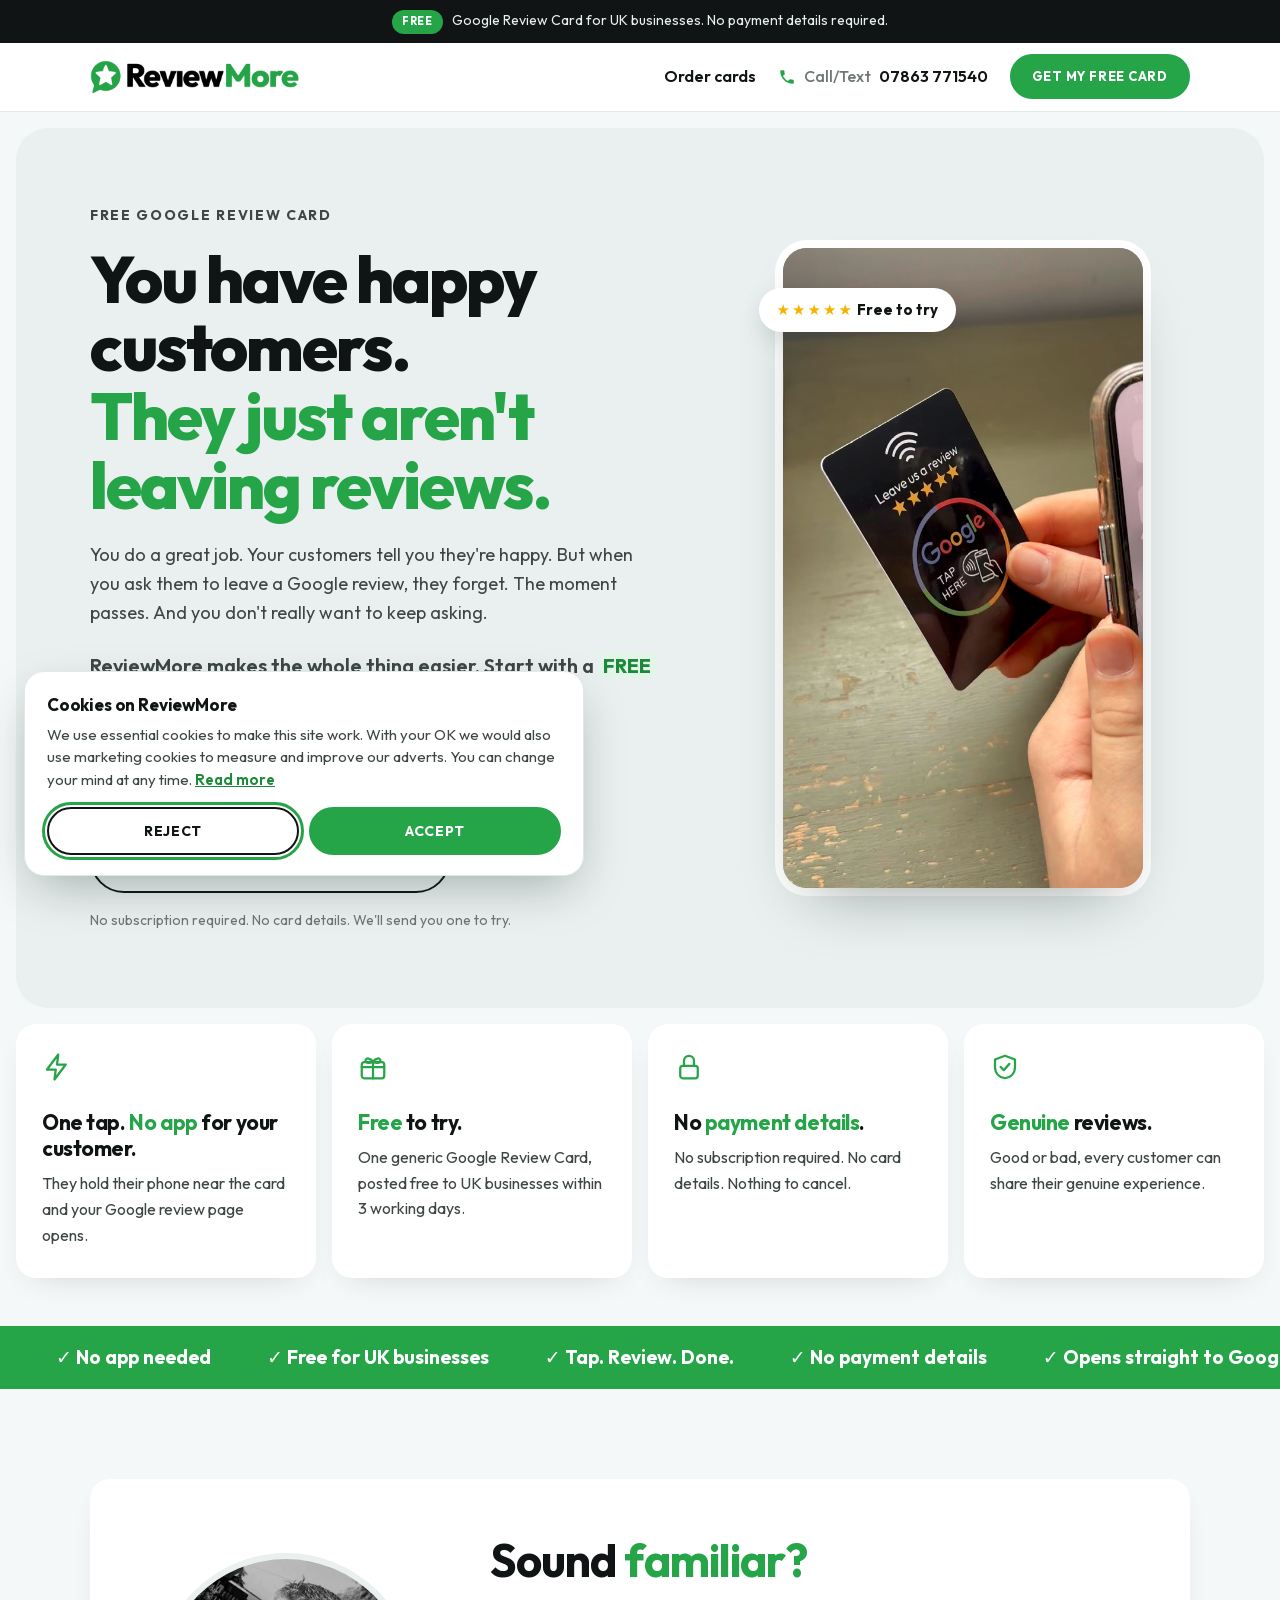
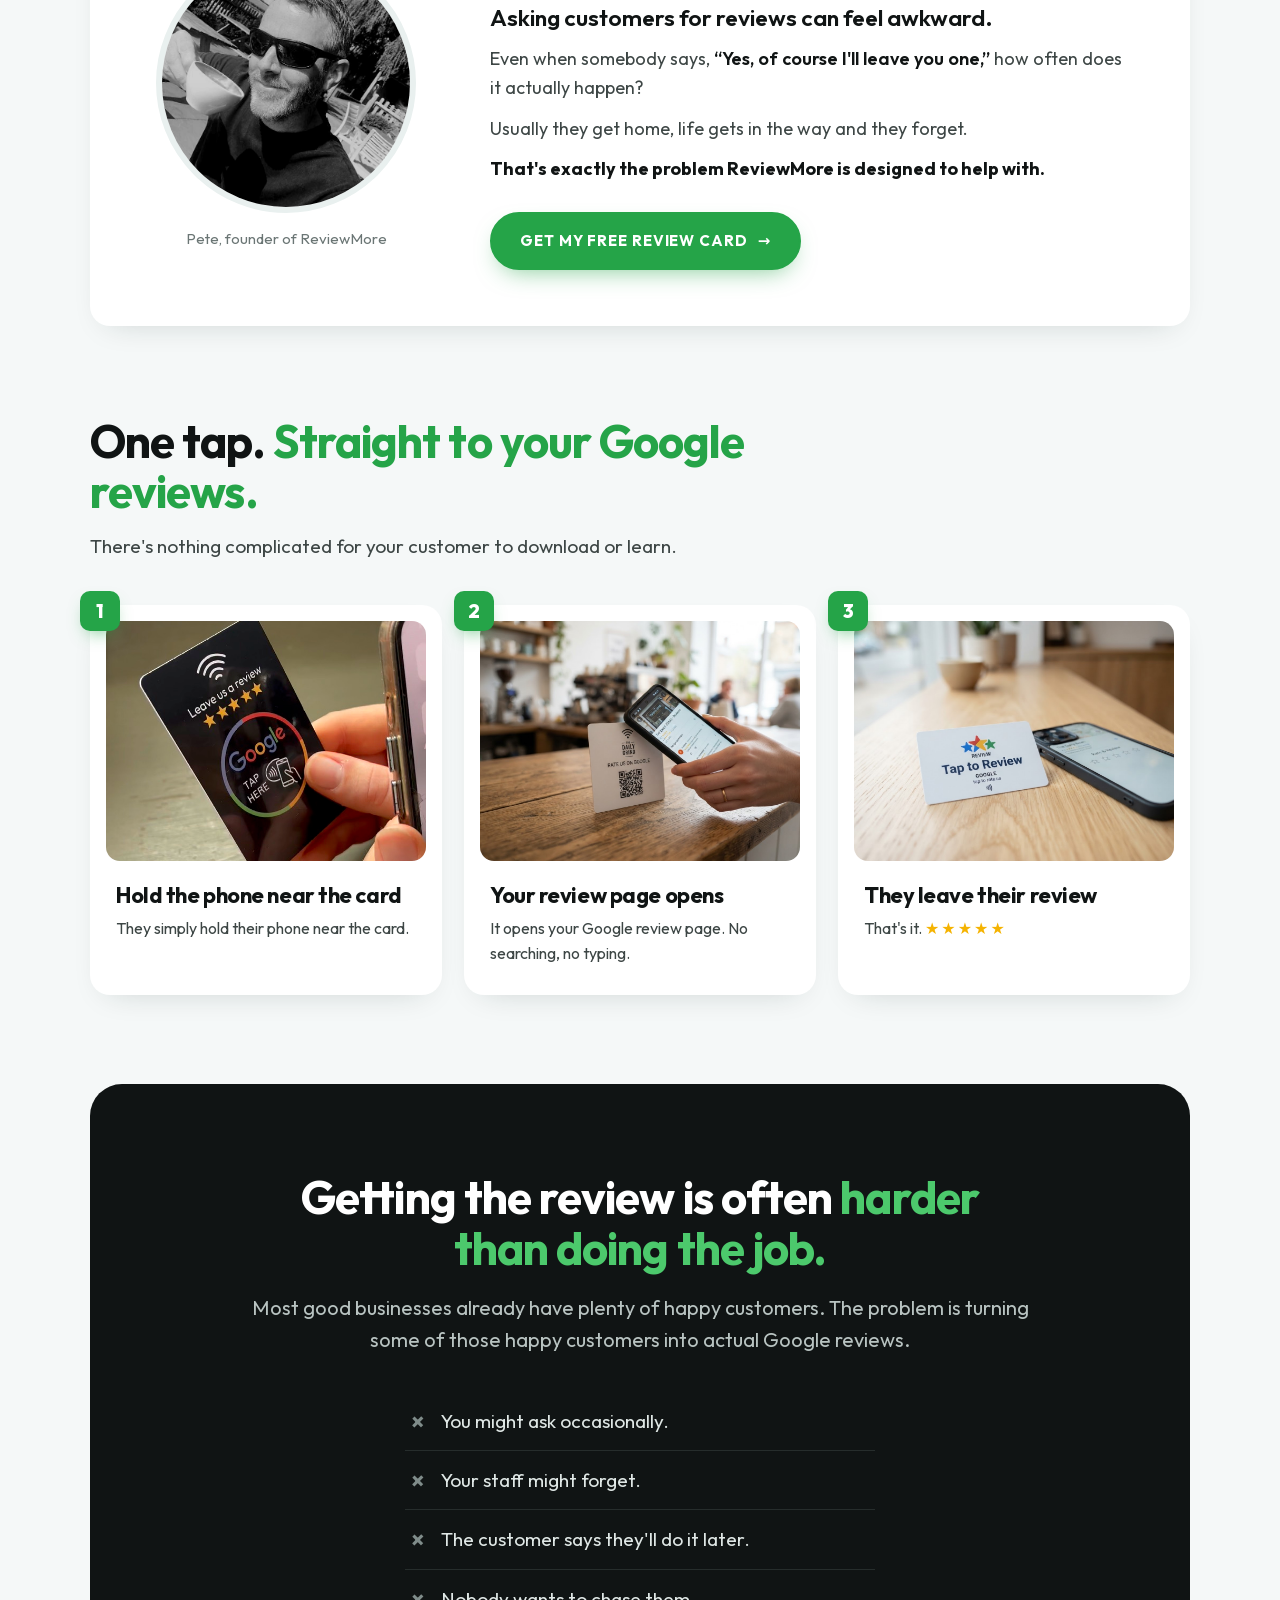
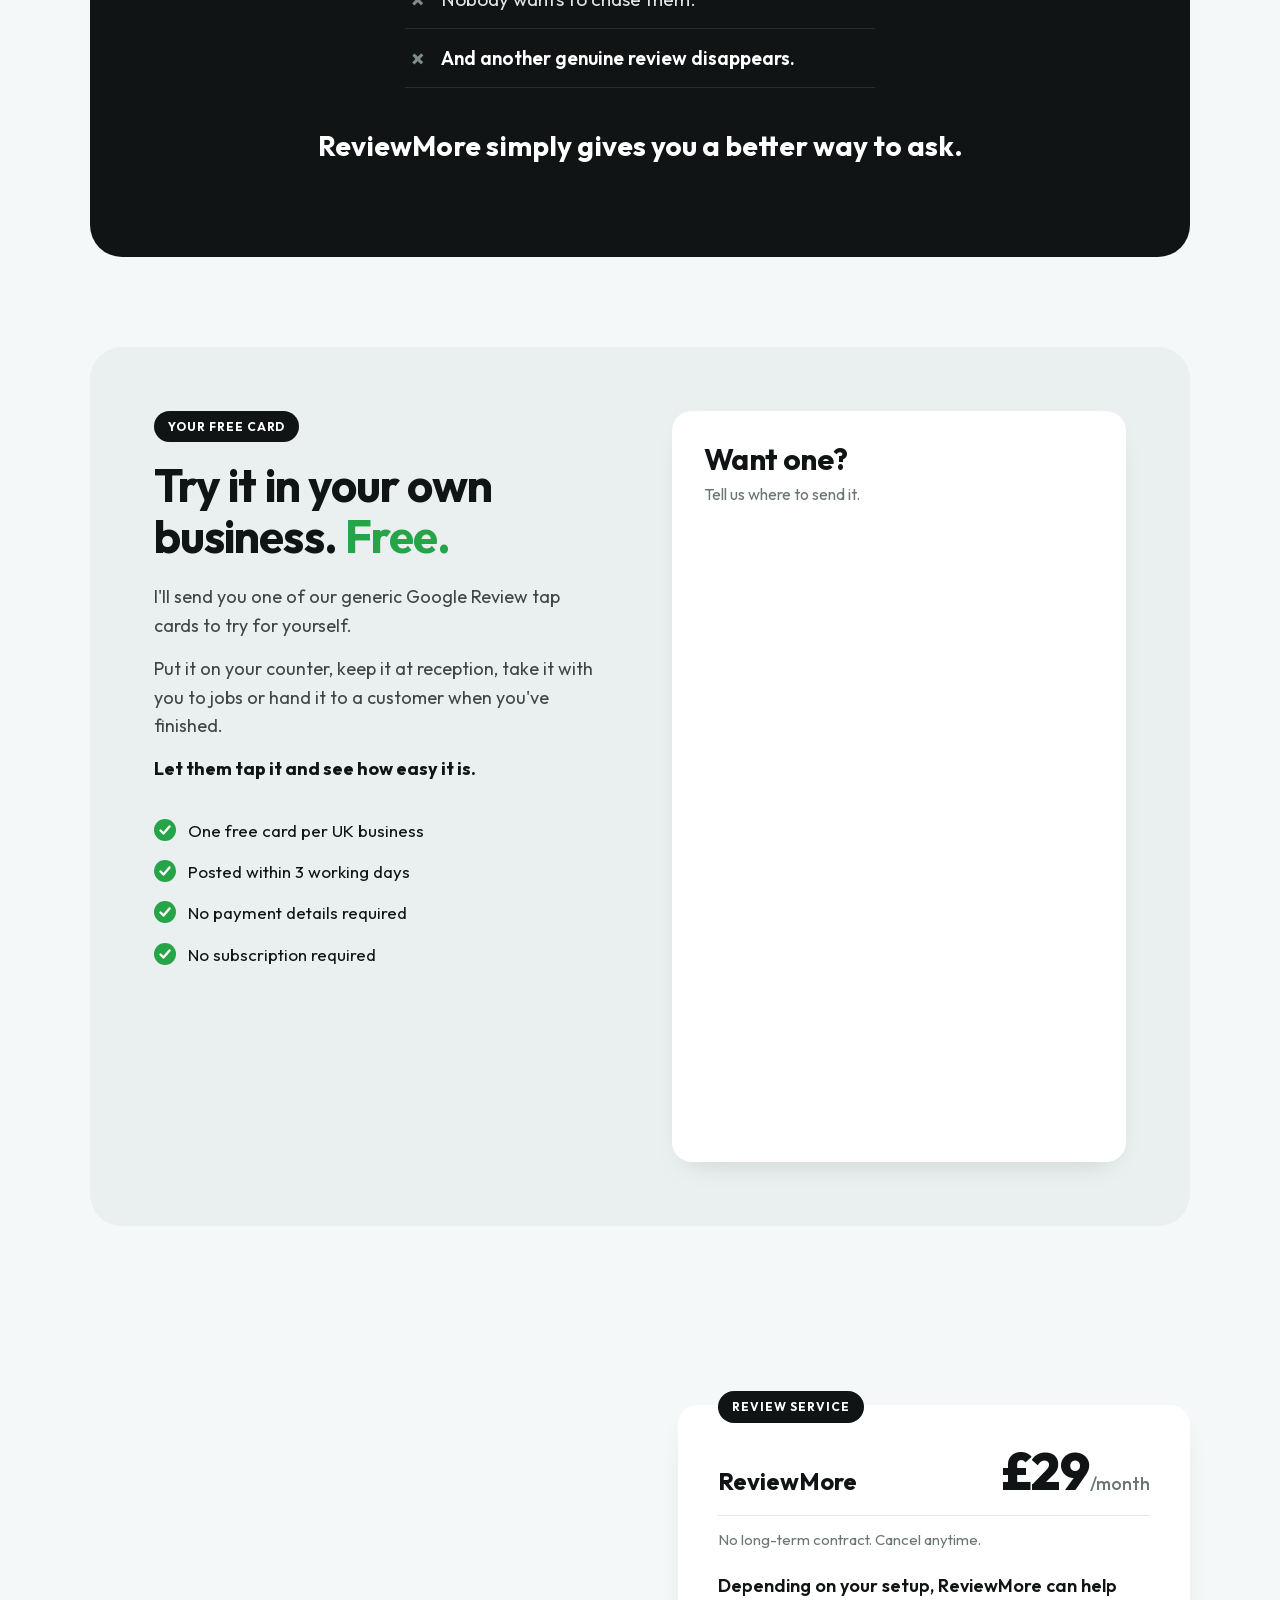
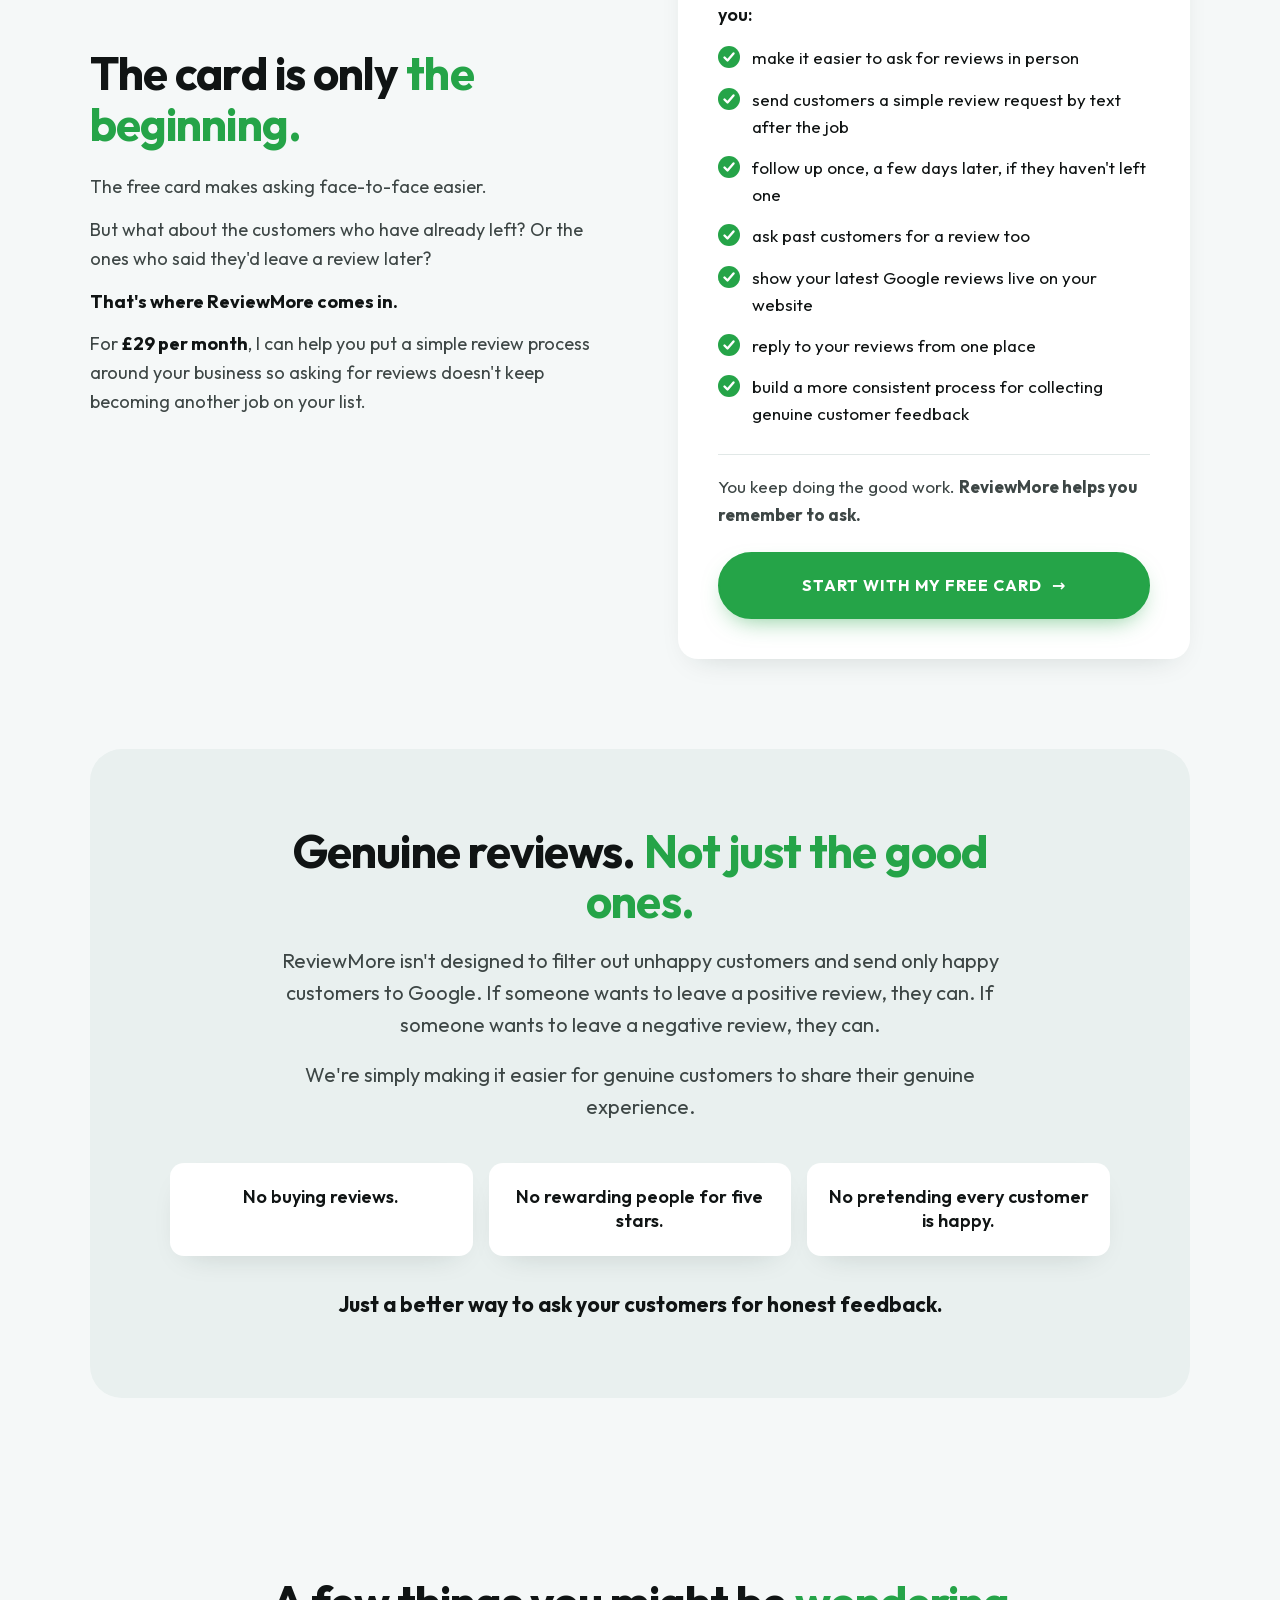
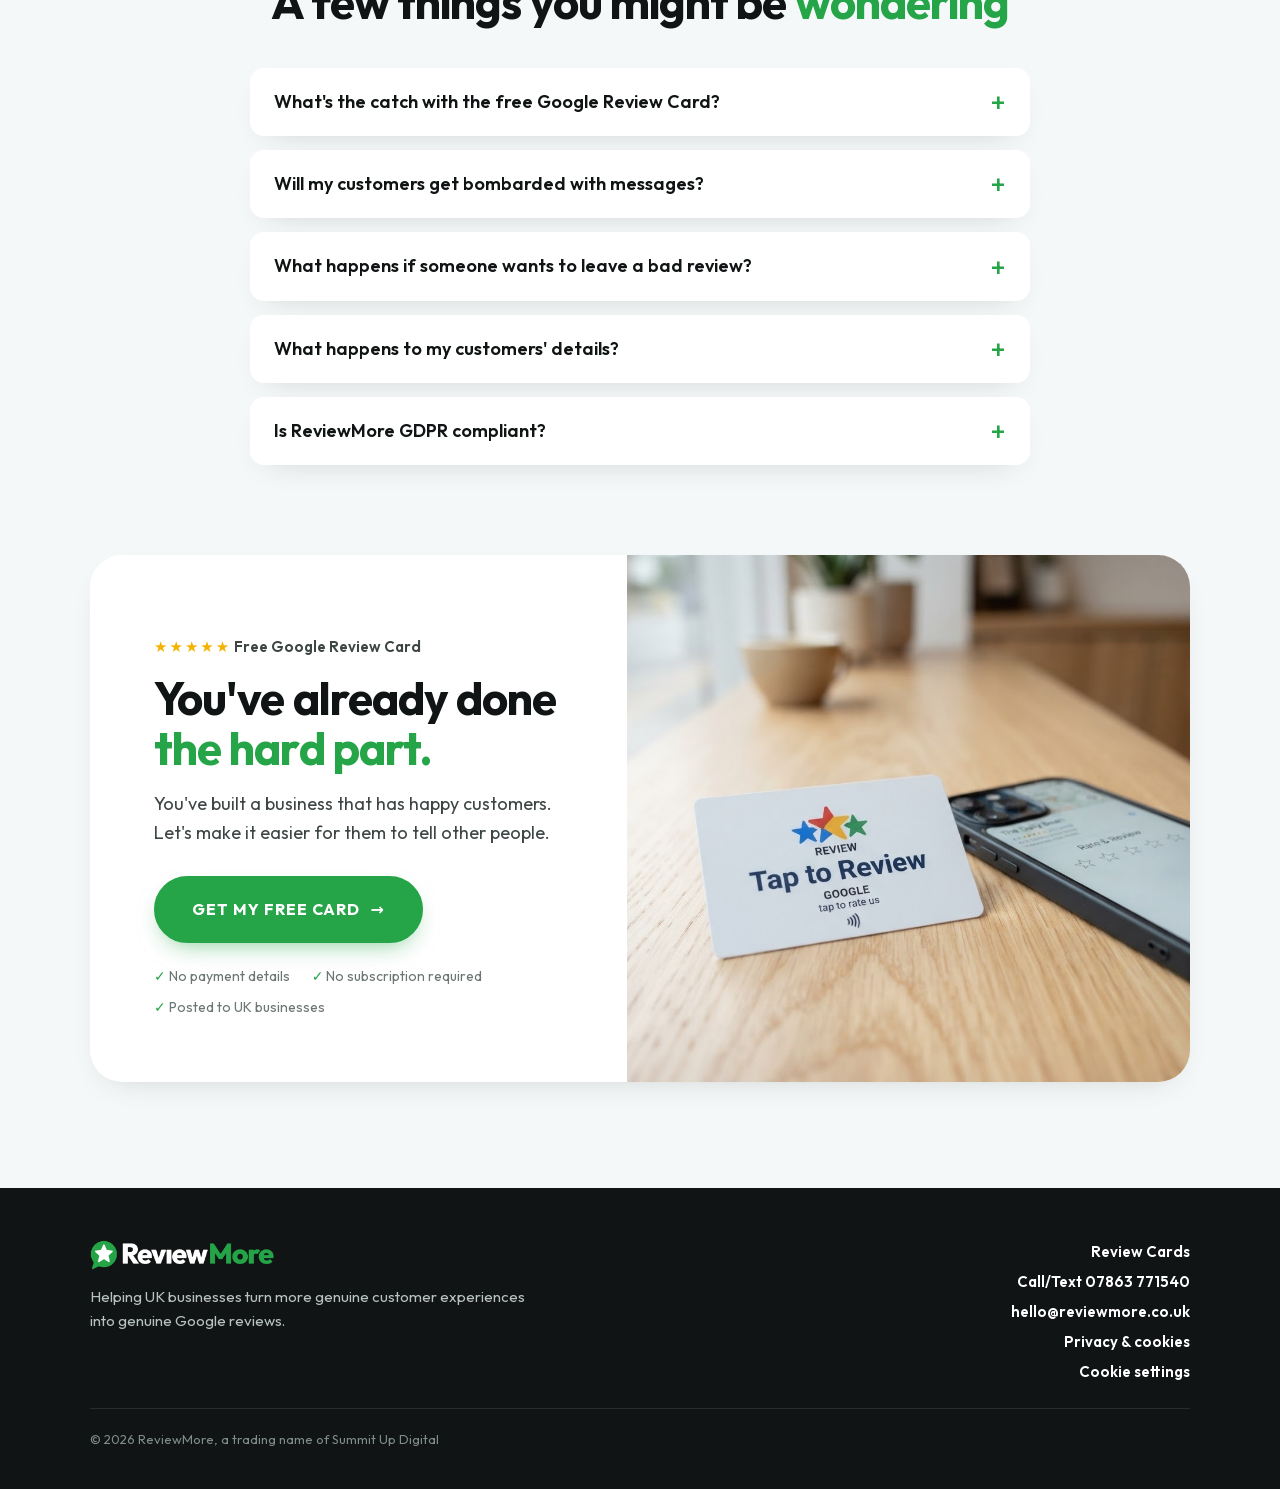
==== index.html @ cd2ae706 "Add delivery times and free UK delivery to order page and free card section Co-Authored-By: Claude S" ====
<!doctype html>
<html lang="en-GB">
<head>
  <meta charset="utf-8">
  <meta name="viewport" content="width=device-width, initial-scale=1">
  <title>ReviewMore | Get a FREE Google Review Card for your business</title>
  <meta name="description" content="You have happy customers. They just aren't leaving reviews. Start with a free Google Review tap card for your UK business. No payment details, no subscription.">
  <link rel="icon" href="favicon.ico" sizes="any">
  <link rel="icon" href="favicon-32.png" type="image/png" sizes="32x32">
  <link rel="icon" href="favicon-192.png" type="image/png" sizes="192x192">
  <link rel="apple-touch-icon" href="apple-touch-icon.png">
  <link rel="preload" href="fonts/outfit-latin.woff2" as="font" type="font/woff2" crossorigin>
  <link rel="preload" as="image" href="Images/video-poster.jpg">
  <link rel="stylesheet" href="css/styles.css">
  <link rel="stylesheet" href="css/cookie-consent.css">
</head>
<body>

<div class="topbar">
  <p><span class="topbar-badge">Free</span> Google Review Card for UK businesses. No payment details required.</p>
</div>

<header class="site-header">
  <div class="wrap header-inner">
    <a href="#top" class="logo" aria-label="ReviewMore home"><img src="Images/logo/reviewmore-logo.png" width="1252" height="203" alt="ReviewMore"></a>
    <div class="header-actions">
      <a href="review-cards/" class="header-link">Order cards</a>
      <a href="tel:07863771540" class="header-phone">
        <svg viewBox="0 0 24 24" aria-hidden="true"><path d="M6.6 10.8a15.1 15.1 0 0 0 6.6 6.6l2.2-2.2a1 1 0 0 1 1-.25 11.4 11.4 0 0 0 3.6.57 1 1 0 0 1 1 1V20a1 1 0 0 1-1 1A17 17 0 0 1 3 4a1 1 0 0 1 1-1h3.5a1 1 0 0 1 1 1c0 1.25.2 2.45.57 3.6a1 1 0 0 1-.25 1z"/></svg>
        <span class="header-phone-label">Call/Text</span> <span class="header-phone-number">07863 771540</span>
      </a>
      <a href="#free-card" class="btn btn-small">Get my free card</a>
    </div>
  </div>
</header>

<main id="top">

  <!-- 1. Hero -->
  <section class="hero">
    <div class="hero-panel">
      <div class="hero-grid">
        <div class="hero-copy">
          <p class="eyebrow">Free Google Review Card</p>
          <h1>You have happy customers. <span class="hl">They just aren't leaving reviews.</span></h1>
          <p>You do a great job. Your customers tell you they're happy. But when you ask them to leave a Google review, they forget. The moment passes. And you don't really want to keep asking.</p>
          <p class="hero-strong">ReviewMore makes the whole thing easier. Start with a <mark>FREE</mark> Google Review Card for your business.</p>
          <div class="hero-actions">
            <a href="#free-card" class="btn btn-big">Get my free review card <span aria-hidden="true">→</span></a>
            <a href="#how" class="btn btn-big btn-outline">See how it works</a>
          </div>
          <p class="micro">No subscription required. No card details. We'll send you one to try.</p>
        </div>

        <div class="hero-media">
          <div class="video-frame">
            <video class="loop-video" autoplay muted loop playsinline disablepictureinpicture disableremoteplayback preload="auto" poster="Images/video-poster.jpg" aria-label="A ReviewMore Google review card being tapped with a phone">
              <source src="video/review-card-mobile.mp4" type="video/mp4" media="(max-width: 700px)">
              <source src="video/review-card.mp4" type="video/mp4">
            </video>
          </div>
          <p class="media-tag"><span class="stars" aria-hidden="true">★★★★★</span> Free to try</p>
        </div>
      </div>
    </div>

    <ul class="feature-cards">
      <li>
        <svg viewBox="0 0 24 24" aria-hidden="true"><path d="M13 2 4 14h7l-1 8 9-12h-7z"/></svg>
        <h3>One tap. <span class="hl">No app</span> for your customer.</h3>
        <p>They hold their phone near the card and your Google review page opens.</p>
      </li>
      <li>
        <svg viewBox="0 0 24 24" aria-hidden="true"><rect x="3" y="8" width="18" height="13" rx="2"/><path d="M12 8v13M3 12h18M12 8c-1.5-3-6-4-6-1s6 1 6 1 6 2 6-1-4.5-2-6 1"/></svg>
        <h3><span class="hl">Free</span> to try.</h3>
        <p>One generic Google Review Card, posted free to UK businesses within 3 working days.</p>
      </li>
      <li>
        <svg viewBox="0 0 24 24" aria-hidden="true"><rect x="5" y="11" width="14" height="10" rx="2"/><path d="M8 11V7a4 4 0 0 1 8 0v4"/></svg>
        <h3>No <span class="hl">payment details</span>.</h3>
        <p>No subscription required. No card details. Nothing to cancel.</p>
      </li>
      <li>
        <svg viewBox="0 0 24 24" aria-hidden="true"><path d="M12 3 4 6v6c0 5 3.4 8.3 8 9 4.6-.7 8-4 8-9V6z"/><path d="m8.5 12 2.5 2.5 4.5-5"/></svg>
        <h3><span class="hl">Genuine</span> reviews.</h3>
        <p>Good or bad, every customer can share their genuine experience.</p>
      </li>
    </ul>
  </section>

  <!-- Scrolling strip -->
  <div class="marquee" aria-label="No app needed. Free for UK businesses. Tap. Review. Done. No payment details. Opens straight to Google.">
    <div class="marquee-track" aria-hidden="true">
      <span>✓ No app needed</span><span>✓ Free for UK businesses</span><span>✓ Tap. Review. Done.</span><span>✓ No payment details</span><span>✓ Opens straight to Google</span>
      <span>✓ No app needed</span><span>✓ Free for UK businesses</span><span>✓ Tap. Review. Done.</span><span>✓ No payment details</span><span>✓ Opens straight to Google</span>
    </div>
  </div>

  <!-- 2. Sound familiar -->
  <section class="section">
    <div class="wrap">
      <div class="founder card">
        <figure class="founder-photo">
          <img src="Images/pete.jpg" width="637" height="637" alt="Pete, founder of ReviewMore" loading="lazy">
          <figcaption>Pete, founder of ReviewMore</figcaption>
        </figure>
        <div class="founder-copy">
          <h2>Sound <span class="hl">familiar?</span></h2>
          <p class="lead">Asking customers for reviews can feel awkward.</p>
          <p>Even when somebody says, <em>“Yes, of course I'll leave you one,”</em> how often does it actually happen?</p>
          <p>Usually they get home, life gets in the way and they forget.</p>
          <p><strong>That's exactly the problem ReviewMore is designed to help with.</strong></p>
          <a href="#free-card" class="btn">Get my free review card <span aria-hidden="true">→</span></a>
        </div>
      </div>
    </div>
  </section>

  <!-- 3. One tap -->
  <section id="how" class="section section-tight">
    <div class="wrap">
      <div class="section-head">
        <h2>One tap. <span class="hl">Straight to your Google reviews.</span></h2>
        <p>There's nothing complicated for your customer to download or learn.</p>
      </div>
      <ol class="step-cards">
        <li class="card">
          <span class="step-num">1</span>
          <img src="Images/video-poster.jpg" width="607" height="1080" alt="Holding a Google review tap card" loading="lazy" class="step-img step-img-tall">
          <h3>Hold the phone near the card</h3>
          <p>They simply hold their phone near the card.</p>
        </li>
        <li class="card">
          <span class="step-num">2</span>
          <img src="Images/card-tap-cafe.jpg" width="1200" height="896" alt="Phone tapping a review card and opening the Google review page" loading="lazy" class="step-img">
          <h3>Your review page opens</h3>
          <p>It opens your Google review page. No searching, no typing.</p>
        </li>
        <li class="card">
          <span class="step-num">3</span>
          <img src="Images/card-phone-table.jpg" width="1200" height="896" alt="A Tap to Review card next to a smartphone" loading="lazy" class="step-img">
          <h3>They leave their review</h3>
          <p>That's it. <span class="stars" aria-hidden="true">★★★★★</span></p>
        </li>
      </ol>
    </div>
  </section>

  <!-- 4. Problem -->
  <section class="section section-tight">
    <div class="wrap">
      <div class="dark-panel">
        <div class="narrow-inner center">
          <h2>Getting the review is often <span class="hl">harder than doing the job.</span></h2>
          <p class="sub">Most good businesses already have plenty of happy customers. The problem is turning some of those happy customers into actual Google reviews.</p>
          <ul class="problem-list">
            <li>You might ask occasionally.</li>
            <li>Your staff might forget.</li>
            <li>The customer says they'll do it later.</li>
            <li>Nobody wants to chase them.</li>
            <li>And another genuine review disappears.</li>
          </ul>
          <p class="problem-answer">ReviewMore simply gives you a better way to ask.</p>
        </div>
      </div>
    </div>
  </section>

  <!-- 5. Free card offer + form -->
  <section id="free-card" class="section offer">
    <div class="wrap">
      <div class="offer-panel">
        <div class="offer-copy">
          <span class="pill-badge">Your free card</span>
          <h2>Try it in your own business. <span class="hl">Free.</span></h2>
          <p>I'll send you one of our generic Google Review tap cards to try for yourself.</p>
          <p>Put it on your counter, keep it at reception, take it with you to jobs or hand it to a customer when you've finished.</p>
          <p><strong>Let them tap it and see how easy it is.</strong></p>
          <ul class="ticks">
            <li>One free card per UK business</li>
            <li>Posted within 3 working days</li>
            <li>No payment details required</li>
            <li>No subscription required</li>
          </ul>
        </div>
        <div class="form-card">
          <h3>Want one?</h3>
          <p class="form-sub">Tell us where to send it.</p>
          <div class="form-embed">
            <iframe
              src="https://api.leadconnectorhq.com/widget/form/2TmJIOQ981VhvHiEQAja"
              style="width:100%;height:100%;border:none;border-radius:4px"
              id="inline-2TmJIOQ981VhvHiEQAja"
              data-layout="{'id':'INLINE'}"
              data-trigger-type="alwaysShow"
              data-activation-type="alwaysActivated"
              data-deactivation-type="neverDeactivate"
              data-form-name="ReviewMore Website Enquiry"
              data-height="600"
              data-layout-iframe-id="inline-2TmJIOQ981VhvHiEQAja"
              data-form-id="2TmJIOQ981VhvHiEQAja"
              title="Free Google Review Card request form">
            </iframe>
          </div>
        </div>
      </div>
    </div>
  </section>

  <!-- 6. £29 service -->
  <section class="section">
    <div class="wrap plan-grid">
      <div class="plan-copy">
        <h2>The card is only <span class="hl">the beginning.</span></h2>
        <p>The free card makes asking face-to-face easier.</p>
        <p>But what about the customers who have already left? Or the ones who said they'd leave a review later?</p>
        <p><strong>That's where ReviewMore comes in.</strong></p>
        <p>For <strong>£29 per month</strong>, I can help you put a simple review process around your business so asking for reviews doesn't keep becoming another job on your list.</p>
      </div>
      <div class="plan card">
        <span class="pill-badge pill-float">Review service</span>
        <div class="plan-head">
          <p class="plan-name">ReviewMore</p>
          <p class="plan-price">£29<span>/month</span></p>
        </div>
        <p class="plan-terms">No long-term contract. Cancel anytime.</p>
        <p class="plan-intro">Depending on your setup, ReviewMore can help you:</p>
        <ul class="ticks">
          <li>make it easier to ask for reviews in person</li>
          <li>send customers a simple review request by text after the job</li>
          <li>follow up once, a few days later, if they haven't left one</li>
          <li>ask past customers for a review too</li>
          <li>show your latest Google reviews live on your website</li>
          <li>reply to your reviews from one place</li>
          <li>build a more consistent process for collecting genuine customer feedback</li>
        </ul>
        <p class="plan-close">You keep doing the good work. <strong>ReviewMore helps you remember to ask.</strong></p>
        <a href="#free-card" class="btn btn-big btn-block">Start with my free card <span aria-hidden="true">→</span></a>
      </div>
    </div>
  </section>

  <!-- 7. Genuine reviews -->
  <section class="section section-tight">
    <div class="wrap">
      <div class="soft-panel">
        <div class="narrow-inner center">
          <h2>Genuine reviews. <span class="hl">Not just the good ones.</span></h2>
          <p class="sub">ReviewMore isn't designed to filter out unhappy customers and send only happy customers to Google. If someone wants to leave a positive review, they can. If someone wants to leave a negative review, they can.</p>
          <p class="sub">We're simply making it easier for genuine customers to share their genuine experience.</p>
        </div>
        <ul class="nos">
          <li>No buying reviews.</li>
          <li>No rewarding people for five stars.</li>
          <li>No pretending every customer is happy.</li>
        </ul>
        <p class="center nos-close">Just a better way to ask your customers for honest feedback.</p>
      </div>
    </div>
  </section>

  <!-- 8. FAQ -->
  <section class="section">
    <div class="wrap narrow">
      <h2 class="center">A few things you might be <span class="hl">wondering</span></h2>
      <div class="faq">
        <details>
          <summary>What's the catch with the free Google Review Card?</summary>
          <div>
            <p>There isn't one. It's an easy way for you to try the idea in your own business.</p>
            <p>We'll send you one generic Google Review Card free of charge. If you like it and want to build a more consistent review process around your business, we can then show you what ReviewMore does for £29 per month.</p>
            <p>If you don't, that's fine too.</p>
          </div>
        </details>
        <details>
          <summary>Will my customers get bombarded with messages?</summary>
          <div>
            <p>No. That's not what ReviewMore is about. The idea is to make asking easier, not annoy your customers.</p>
            <p>Review requests should be short, clear and limited. Where electronic follow-ups are used, we'll configure the process appropriately for your business and include the necessary opt-out handling.</p>
          </div>
        </details>
        <details>
          <summary>What happens if someone wants to leave a bad review?</summary>
          <div>
            <p>They can. ReviewMore doesn't only direct happy customers towards Google or prevent unhappy customers from leaving reviews.</p>
            <p>The purpose is to help genuine customers leave genuine feedback, good or bad. That's important to us and helps keep the process in line with Google's policies on genuine reviews.</p>
          </div>
        </details>
        <details>
          <summary>What happens to my customers' details?</summary>
          <div>
            <p>Your customers remain your customers. Their details aren't sold or used by ReviewMore to market our own services to them. Any customer information processed through the service is there to operate the review-request process you've asked us to provide.</p>
            <p>We'll explain exactly what information is needed, where it is processed and how the process works when your ReviewMore account is set up.</p>
          </div>
        </details>
        <details>
          <summary>Is ReviewMore GDPR compliant?</summary>
          <div>
            <p>ReviewMore is designed with UK data protection requirements in mind. Where customer details are used to send review requests, only the information needed to provide the agreed service should be processed and the review-request process must be set up appropriately.</p>
            <p>We'll explain how the process works before any customer information is used.</p>
          </div>
        </details>
      </div>
    </div>
  </section>

  <!-- 9. Final CTA -->
  <section class="section final">
    <div class="wrap">
      <div class="final-card">
        <div class="final-copy">
          <p class="rating"><span class="stars" aria-hidden="true">★★★★★</span> Free Google Review Card</p>
          <h2>You've already done <span class="hl">the hard part.</span></h2>
          <p>You've built a business that has happy customers. Let's make it easier for them to tell other people.</p>
          <a href="#free-card" class="btn btn-big">Get my free card <span aria-hidden="true">→</span></a>
          <ul class="final-points">
            <li>No payment details</li>
            <li>No subscription required</li>
            <li>Posted to UK businesses</li>
          </ul>
        </div>
        <img src="Images/card-phone-table.jpg" width="1200" height="896" alt="A Tap to Review Google card next to a smartphone on a table" class="final-img" loading="lazy">
      </div>
    </div>
  </section>

</main>

<footer class="site-footer">
  <div class="wrap footer-inner">
    <div>
      <p class="logo"><img src="Images/logo/reviewmore-logo-white.png" width="1252" height="203" alt="ReviewMore" loading="lazy"></p>
      <p class="footer-tag">Helping UK businesses turn more genuine customer experiences into genuine Google reviews.</p>
    </div>
    <div class="footer-links">
      <a href="review-cards/">Review Cards</a>
      <a href="tel:07863771540">Call/Text 07863 771540</a>
      <a href="mailto:hello@reviewmore.co.uk">hello@reviewmore.co.uk</a>
      <a href="/privacy/">Privacy &amp; cookies</a>
      <button type="button" class="footer-link-button" data-cookie-settings>Cookie settings</button>
    </div>
    <p class="footer-small">&copy; <span id="year">2026</span> ReviewMore, a trading name of Summit Up Digital</p>
  </div>
</footer>

<!-- Sticky call to action on phones -->
<div class="mobile-cta">
  <a href="#free-card" class="btn btn-block">Get my free review card <span aria-hidden="true">→</span></a>
</div>

<script src="https://link.msgsndr.com/js/form_embed.js"></script>
<script>
  document.getElementById('year').textContent = new Date().getFullYear();

  // Make sure the looping video starts (some browsers need a nudge)
  document.querySelectorAll('.loop-video').forEach(function (v) {
    v.muted = true;
    var p = v.play();
    if (p && p.catch) p.catch(function () {});
  });

  // Hide the sticky phone button once the form is on screen
  var cta = document.querySelector('.mobile-cta');
  var form = document.getElementById('free-card');
  if ('IntersectionObserver' in window && cta && form) {
    new IntersectionObserver(function (entries) {
      cta.classList.toggle('is-hidden', entries[0].isIntersecting);
    }, { threshold: 0.15 }).observe(form);
  }
</script>
<script src="/js/cookie-consent.js"></script>
</body>
</html>
---- css/styles.css ----
/* ReviewMore — funnel page (v3: Outfit + green) */

/* Outfit, self-hosted (SIL Open Font License, see fonts/OFL.txt).
   One variable font file per character set covers weights 400–800. */
@font-face {
  font-family: "Outfit";
  font-style: normal;
  font-weight: 400 800;
  font-display: swap;
  src: url("../fonts/outfit-latin-ext.woff2") format("woff2");
  unicode-range: U+0100-02BA, U+02BD-02C5, U+02C7-02CC, U+02CE-02D7, U+02DD-02FF, U+0304, U+0308, U+0329, U+1D00-1DBF, U+1E00-1E9F, U+1EF2-1EFF, U+2020, U+20A0-20AB, U+20AD-20C0, U+2113, U+2C60-2C7F, U+A720-A7FF;
}
@font-face {
  font-family: "Outfit";
  font-style: normal;
  font-weight: 400 800;
  font-display: swap;
  src: url("../fonts/outfit-latin.woff2") format("woff2");
  unicode-range: U+0000-00FF, U+0131, U+0152-0153, U+02BB-02BC, U+02C6, U+02DA, U+02DC, U+0304, U+0308, U+0329, U+2000-206F, U+20AC, U+2122, U+2191, U+2193, U+2212, U+2215, U+FEFF, U+FFFD;
}
:root {
  --paper: #f5f8f8;      /* page background: very pale grey, hint of green/blue */
  --tint: #e9f0ef;       /* panels */
  --tint-2: #dfe9e7;     /* borders on tinted panels */
  --white: #ffffff;
  --ink: #101414;
  --ink-2: #3d4645;
  --muted: #6b7675;
  --rule: #e1e8e7;
  --green: #25a448;
  --green-dark: #1d8a3b;
  --green-soft: #e3f4e8;
  --star: #f5b301;

  --font: "Outfit", system-ui, -apple-system, "Segoe UI", sans-serif;
  --wrap: 1180px;
  --narrow: 780px;
  --gutter: clamp(16px, 4vw, 40px);
  --section: clamp(56px, 7vw, 96px);
  --radius-xl: clamp(20px, 3vw, 32px);
  --radius-lg: 20px;
  --radius: 14px;
  --shadow: 0 12px 32px -18px rgba(16, 40, 36, .22);
}

*, *::before, *::after { box-sizing: border-box; }
html { scroll-behavior: smooth; -webkit-text-size-adjust: 100%; }
body {
  margin: 0;
  background: var(--paper);
  color: var(--ink);
  font-family: var(--font);
  font-size: 18px;
  line-height: 1.6;
  -webkit-font-smoothing: antialiased;
}
img { max-width: 100%; height: auto; display: block; }
a { color: inherit; }
h1, h2, h3 { margin: 0; font-weight: 700; letter-spacing: -0.02em; line-height: 1.1; }
h2 { font-size: clamp(30px, 4vw, 46px); }
p { margin: 0; }
mark { background: var(--green-soft); color: var(--green-dark); font-weight: 700; padding: 0 .25em; border-radius: 6px; }
.hl { color: var(--green); }
.center { text-align: center; }
.stars { color: var(--star); letter-spacing: 2px; }

.wrap { max-width: var(--wrap); margin: 0 auto; padding: 0 var(--gutter); }
.narrow { max-width: calc(var(--narrow) + var(--gutter) * 2); }
.narrow-inner { max-width: var(--narrow); margin: 0 auto; }
.section { padding: var(--section) 0; }
.section-tight { padding-top: 0; }
.sub { margin-top: 18px; font-size: clamp(18px, 1.8vw, 20px); color: var(--ink-2); }
.card { background: var(--white); border-radius: var(--radius-lg); box-shadow: var(--shadow); }

.section-head { max-width: 680px; margin-bottom: 44px; }
.section-head p { margin-top: 14px; font-size: 19px; color: var(--ink-2); }

/* Buttons — fully rounded */
.btn {
  display: inline-flex; align-items: center; justify-content: center; gap: 10px;
  background: var(--green);
  color: var(--white);
  text-decoration: none;
  font-family: var(--font);
  font-weight: 700;
  font-size: 15px;
  text-transform: uppercase;
  letter-spacing: .06em;
  padding: 15px 28px;
  border: 2px solid var(--green);
  border-radius: 999px;
  box-shadow: 0 10px 24px -10px rgba(37, 164, 72, .6);
  transition: background .15s ease, border-color .15s ease, transform .15s ease;
}
.btn:hover { background: var(--green-dark); border-color: var(--green-dark); transform: translateY(-1px); }
.btn:focus-visible, a:focus-visible, summary:focus-visible { outline: 3px solid var(--ink); outline-offset: 3px; }
.btn-small { padding: 10px 20px; font-size: 13px; box-shadow: none; }
.btn-big { padding: 19px 36px; font-size: 16px; }
.btn-block { display: flex; width: 100%; }
.btn-outline { background: transparent; color: var(--ink); border-color: var(--ink); box-shadow: none; }
.btn-outline:hover { background: var(--ink); color: var(--white); border-color: var(--ink); }
.micro { margin-top: 16px; font-size: 14px; color: var(--muted); }

.pill-badge {
  display: inline-block; background: var(--ink); color: var(--white);
  font-size: 12px; font-weight: 700; text-transform: uppercase; letter-spacing: .08em;
  padding: 6px 14px; border-radius: 999px;
}

/* Top bar & header */
.topbar { background: var(--ink); color: #e9efee; text-align: center; font-size: 14px; padding: 9px var(--gutter); }
.topbar-badge { display: inline-block; background: var(--green); color: var(--white); font-weight: 700; font-size: 11px; text-transform: uppercase; letter-spacing: .08em; padding: 3px 10px; border-radius: 999px; margin-right: 6px; }
.site-header { position: sticky; top: 0; z-index: 20; background: rgba(255, 255, 255, .95); backdrop-filter: blur(8px); -webkit-backdrop-filter: blur(8px); border-bottom: 1px solid var(--rule); }
.header-inner { display: flex; align-items: center; justify-content: space-between; gap: 20px; height: 68px; }
.logo { font-weight: 800; font-size: 22px; letter-spacing: -0.02em; text-decoration: none; display: inline-flex; align-items: center; gap: 7px; }
.logo img { display: block; height: 34px; width: auto; }
.site-footer .logo img { height: 30px; }
.header-actions { display: flex; align-items: center; gap: 22px; }
.header-phone { display: inline-flex; align-items: center; gap: 8px; text-decoration: none; font-weight: 600; font-size: 16px; white-space: nowrap; }
.header-phone svg { width: 18px; height: 18px; fill: var(--green); flex: none; }
.header-phone-label { color: var(--muted); font-weight: 500; }
.header-phone:hover .header-phone-number { color: var(--green-dark); }
.header-link { font-weight: 600; font-size: 16px; text-decoration: none; white-space: nowrap; }
.header-link:hover, .header-link[aria-current="page"] { color: var(--green-dark); text-decoration: underline; text-decoration-thickness: 2px; text-underline-offset: 6px; }

/* Hero */
.hero { padding: 16px 0 0; }
.hero-panel {
  margin: 0 16px;
  background: var(--tint);
  border-radius: var(--radius-xl);
  padding: clamp(40px, 6vw, 84px) 0;
}
.hero-grid { max-width: var(--wrap); margin: 0 auto; padding: 0 var(--gutter); display: grid; grid-template-columns: 1.25fr 1fr; gap: clamp(36px, 6vw, 80px); align-items: center; }
.eyebrow { font-size: 14px; font-weight: 700; text-transform: uppercase; letter-spacing: .12em; color: var(--ink-2); margin-bottom: 18px; }
.hero h1 { font-size: clamp(40px, 5.6vw, 66px); font-weight: 800; letter-spacing: -0.03em; line-height: 1.04; }
.hero h1 .hl { display: block; }
.hero-copy > p:not(.eyebrow):not(.micro) { margin-top: 22px; color: var(--ink-2); max-width: 34em; }
.hero-copy .hero-strong { color: var(--ink); font-weight: 600; font-size: 20px; }
.hero-actions { display: flex; flex-direction: column; gap: 12px; margin-top: 32px; max-width: 360px; }
.hero-actions .btn { width: 100%; }

.hero-media { justify-self: center; width: 100%; max-width: 360px; position: relative; }
.video-frame {
  aspect-ratio: 9 / 16;
  border-radius: 24px;
  overflow: hidden;
  background: #3d4038 url("../Images/video-poster.jpg") center / cover no-repeat;
  box-shadow: 0 30px 60px -30px rgba(16, 40, 36, .45), 0 0 0 8px var(--white);
}
.loop-video { width: 100%; height: 100%; object-fit: cover; display: block; pointer-events: none; }
.loop-video::-webkit-media-controls,
.loop-video::-webkit-media-controls-start-playback-button,
.loop-video::-webkit-media-controls-panel { display: none !important; -webkit-appearance: none; }
.media-tag {
  position: absolute; left: -24px; top: 40px;
  background: var(--white); border-radius: 999px; padding: 10px 18px;
  font-weight: 700; font-size: 15px;
  box-shadow: 0 10px 30px -10px rgba(16, 40, 36, .3);
}

/* Feature cards under hero */
.feature-cards {
  list-style: none; margin: 16px 16px 0; padding: 0;
  display: grid; grid-template-columns: repeat(4, 1fr); gap: 16px;
}
.feature-cards li { background: var(--white); border-radius: var(--radius-lg); padding: 28px 26px 30px; box-shadow: var(--shadow); }
.feature-cards svg { width: 30px; height: 30px; fill: none; stroke: var(--green); stroke-width: 1.8; stroke-linecap: round; stroke-linejoin: round; }
.feature-cards h3 { margin-top: 18px; font-size: 21px; line-height: 1.25; }
.feature-cards p { margin-top: 10px; font-size: 16px; color: var(--ink-2); }

/* Scrolling strip */
.marquee { margin-top: clamp(32px, 4vw, 48px); background: var(--green); color: var(--white); overflow: hidden; white-space: nowrap; padding: 16px 0; }
.marquee-track { display: inline-flex; gap: 56px; padding-left: 56px; animation: marquee 32s linear infinite; font-weight: 700; font-size: 19px; }
@keyframes marquee { from { transform: translateX(0); } to { transform: translateX(-50%); } }

/* Founder */
.founder { display: grid; grid-template-columns: 280px 1fr; gap: clamp(32px, 5vw, 64px); align-items: center; padding: clamp(28px, 5vw, 56px); }
.founder-photo { margin: 0; text-align: center; }
.founder-photo img { border-radius: 50%; width: 260px; height: 260px; object-fit: cover; margin: 0 auto; border: 6px solid var(--tint); }
.founder-photo figcaption { margin-top: 14px; font-size: 15px; color: var(--muted); }
.founder-copy h2 { margin-bottom: 18px; }
.founder-copy p + p { margin-top: 12px; }
.founder-copy p { color: var(--ink-2); }
.founder-copy .lead { font-size: 23px; font-weight: 600; color: var(--ink); line-height: 1.3; }
.founder-copy em { font-style: normal; font-weight: 600; color: var(--ink); }
.founder-copy strong { color: var(--ink); }
.founder-copy .btn { margin-top: 28px; }

/* Step cards */
.step-cards { list-style: none; margin: 0; padding: 0; display: grid; grid-template-columns: repeat(3, 1fr); gap: 22px; }
.step-cards li { position: relative; padding: 16px 16px 28px; }
.step-num {
  position: absolute; top: -14px; left: -10px; z-index: 1;
  width: 40px; height: 40px; border-radius: 10px;
  background: var(--green); color: var(--white);
  display: grid; place-items: center; font-weight: 800; font-size: 19px;
  box-shadow: 0 8px 18px -8px rgba(37, 164, 72, .7);
}
.step-img { width: 100%; aspect-ratio: 4 / 3; object-fit: cover; border-radius: var(--radius); }
.step-img-tall { object-position: center 40%; }
.step-cards h3 { margin: 22px 10px 0; font-size: 22px; }
.step-cards p { margin: 8px 10px 0; color: var(--ink-2); font-size: 16px; }

/* Problem (dark panel) */
.dark-panel { background: var(--ink); color: #e9efee; border-radius: var(--radius-xl); padding: clamp(48px, 7vw, 88px) clamp(24px, 5vw, 64px); }
.dark-panel h2 { color: var(--white); }
.dark-panel .hl { color: #4cc96c; }
.dark-panel .sub { color: #b8c3c1; }
.problem-list { list-style: none; margin: 36px auto 0; padding: 0; max-width: 470px; text-align: left; }
.problem-list li { padding: 14px 0 14px 36px; border-bottom: 1px solid #262d2c; position: relative; font-size: 19px; color: #dfe7e5; }
.problem-list li::before { content: "×"; position: absolute; left: 6px; top: 10px; color: #7f8c8a; font-weight: 700; font-size: 24px; }
.problem-list li:last-child { color: var(--white); font-weight: 600; }
.problem-answer { margin-top: 36px; font-size: clamp(22px, 2.6vw, 28px); font-weight: 700; color: var(--white); }

/* Offer + form */
.offer { padding-top: 0; scroll-margin-top: 72px; }
.offer-panel { background: var(--tint); border-radius: var(--radius-xl); padding: clamp(28px, 5vw, 64px); display: grid; grid-template-columns: 1fr 1fr; gap: clamp(32px, 5vw, 64px); align-items: start; }
.offer-copy .pill-badge { margin-bottom: 18px; }
.offer-copy h2 { margin-bottom: 22px; }
.offer-copy p + p { margin-top: 14px; }
.offer-copy p { color: var(--ink-2); }
.offer-copy strong { color: var(--ink); }
.offer-copy .ticks { margin-top: 26px; }
.form-card { background: var(--white); border-radius: var(--radius-lg); padding: clamp(22px, 3vw, 32px); box-shadow: var(--shadow); }
.form-card h3 { font-size: 30px; }
.form-sub { margin-top: 6px; color: var(--muted); font-size: 16px; }
.form-embed { margin-top: 14px; min-height: 600px; }
.form-embed iframe { min-height: 600px; }

/* Ticks */
.ticks { list-style: none; margin: 0; padding: 0; }
.ticks li { display: flex; gap: 12px; align-items: flex-start; padding: 7px 0; font-size: 17px; }
.ticks li::before {
  content: ""; flex: none; width: 22px; height: 22px; margin-top: 2px; border-radius: 50%;
  background: var(--green) url("data:image/svg+xml,%3Csvg xmlns='http://www.w3.org/2000/svg' viewBox='0 0 20 20'%3E%3Cpath d='M5.5 10.5l3 3 6-7' fill='none' stroke='%23ffffff' stroke-width='2.4' stroke-linecap='round' stroke-linejoin='round'/%3E%3C/svg%3E") center / 20px no-repeat;
}

/* £29 plan */
.plan-grid { display: grid; grid-template-columns: 1fr 1fr; gap: clamp(32px, 6vw, 80px); align-items: center; }
.plan-copy h2 { margin-bottom: 24px; }
.plan-copy p { color: var(--ink-2); }
.plan-copy p + p { margin-top: 14px; }
.plan-copy strong { color: var(--ink); }
.plan { position: relative; padding: clamp(26px, 4vw, 40px); }
.pill-float { position: absolute; top: -14px; left: clamp(26px, 4vw, 40px); }
.plan-head { display: flex; justify-content: space-between; align-items: baseline; gap: 16px; padding-bottom: 14px; border-bottom: 1px solid var(--rule); }
.plan-name { font-weight: 700; font-size: 24px; }
.plan-price { font-size: 52px; font-weight: 800; letter-spacing: -0.03em; line-height: 1; }
.plan-price span { font-size: 18px; font-weight: 500; color: var(--muted); letter-spacing: 0; margin-left: 2px; }
.plan-terms { margin-top: 12px; font-size: 15px; color: var(--muted); }
.plan-intro { margin: 20px 0 8px; font-weight: 600; }
.plan-close { margin: 20px 0 24px; padding-top: 18px; border-top: 1px solid var(--rule); color: var(--ink-2); font-size: 17px; }

/* Genuine reviews */
.soft-panel { background: var(--tint); border-radius: var(--radius-xl); padding: clamp(44px, 6vw, 80px) clamp(22px, 5vw, 64px); }
.nos { list-style: none; margin: 40px auto 0; padding: 0; max-width: 940px; display: grid; grid-template-columns: repeat(3, 1fr); gap: 16px; }
.nos li { background: var(--white); border-radius: var(--radius); padding: 22px 18px; font-weight: 600; text-align: center; font-size: 18px; line-height: 1.35; box-shadow: var(--shadow); }
.nos-close { margin-top: 32px; font-size: 21px; font-weight: 700; }

/* FAQ */
.faq { margin-top: 40px; display: grid; gap: 14px; }
.faq details { background: var(--white); border-radius: var(--radius); box-shadow: var(--shadow); }
.faq summary { list-style: none; cursor: pointer; padding: 22px 60px 22px 24px; position: relative; font-weight: 600; font-size: 18px; line-height: 1.35; }
.faq summary::-webkit-details-marker { display: none; }
.faq summary::after { content: "+"; position: absolute; right: 24px; top: 50%; transform: translateY(-50%); font-size: 28px; font-weight: 400; color: var(--green); transition: transform .2s ease; }
.faq details[open] summary::after { transform: translateY(-50%) rotate(45deg); }
.faq details div { padding: 0 24px 24px; color: var(--ink-2); font-size: 17px; }
.faq details div p + p { margin-top: 12px; }

/* Final CTA */
.final { padding-top: 0; padding-bottom: calc(var(--section) + 16px); }
.final-card { display: grid; grid-template-columns: 1fr 1.05fr; background: var(--white); border-radius: var(--radius-xl); overflow: hidden; box-shadow: var(--shadow); }
.final-copy { padding: clamp(32px, 5vw, 64px); align-self: center; }
.final-copy .rating { font-size: 15px; font-weight: 600; color: var(--ink-2); margin-bottom: 14px; }
.final-copy p { color: var(--ink-2); margin-top: 16px; }
.final-copy .btn { margin-top: 28px; }
.final-points { list-style: none; margin: 22px 0 0; padding: 0; display: flex; flex-wrap: wrap; gap: 8px 22px; font-size: 14px; color: var(--muted); }
.final-points li::before { content: "✓ "; color: var(--green); font-weight: 700; }
.final-img { width: 100%; height: 100%; object-fit: cover; min-height: 320px; }

/* Footer */
.site-footer { background: var(--ink); color: #b8c3c1; padding: 52px 0 40px; font-size: 15px; }
.footer-inner { display: grid; grid-template-columns: 1fr auto; gap: 24px 40px; align-items: start; }
.site-footer .logo { color: var(--white); }
.footer-tag { margin-top: 8px; max-width: 30em; }
.footer-links { display: grid; gap: 6px; text-align: right; }
.footer-links a { color: var(--white); text-decoration: none; font-weight: 600; }
.footer-links a:hover { color: #4cc96c; }
.footer-small { grid-column: 1 / -1; font-size: 13px; color: #7f8c8a; padding-top: 20px; border-top: 1px solid #262d2c; }

/* Sticky phone CTA */
.mobile-cta { display: none; }

/* Responsive */
@media (max-width: 1080px) {
  .feature-cards { grid-template-columns: 1fr 1fr; }
}
@media (max-width: 900px) {
  .hero-grid, .offer-panel, .plan-grid, .final-card { grid-template-columns: 1fr; }
  .hero-media { max-width: 300px; }
  .media-tag { left: -12px; top: 24px; }
  .founder { grid-template-columns: 1fr; text-align: left; }
  .founder-photo img { width: 180px; height: 180px; }
  .step-cards { grid-template-columns: 1fr; gap: 30px; max-width: 520px; }
  .final-img { min-height: 0; aspect-ratio: 4 / 3; height: auto; }
}
@media (max-width: 700px) {
  body { font-size: 17px; }
  .topbar { font-size: 13px; }
  .header-inner { height: 60px; }
  .header-actions .btn-small { display: none; }
  .logo img { height: 28px; }
  .header-actions { gap: 16px; }
  .header-link { font-size: 15px; }
  /* Phone shrinks to a round call button to make room for "Order cards";
     the number stays readable by screen readers */
  .header-phone {
    width: 42px; height: 42px; justify-content: center;
    background: var(--green-soft); border-radius: 999px;
  }
  .header-phone svg { width: 18px; height: 18px; }
  .header-phone-label, .header-phone-number {
    position: absolute; width: 1px; height: 1px; overflow: hidden; clip: rect(0 0 0 0); white-space: nowrap;
  }
  .btn { letter-spacing: .04em; padding-left: 18px; padding-right: 18px; }
  .founder-copy .btn, .final-copy .btn { width: 100%; }
  .hero-panel { margin: 0 10px; }
  .hero-actions .btn { width: 100%; }
  .btn-big { padding: 18px 22px; font-size: 15px; }
  .feature-cards { grid-template-columns: 1fr; margin: 12px 10px 0; gap: 12px; }
  .marquee-track { font-size: 17px; gap: 40px; padding-left: 40px; }
  .founder-photo { text-align: left; }
  .founder-photo img { margin: 0; width: 140px; height: 140px; }
  .nos { grid-template-columns: 1fr; }
  .plan-price { font-size: 44px; }
  .footer-inner { grid-template-columns: 1fr; }
  .footer-links { text-align: left; }

  .mobile-cta {
    display: block; position: fixed; left: 0; right: 0; bottom: 0; z-index: 30;
    padding: 10px 16px calc(10px + env(safe-area-inset-bottom));
    background: rgba(255, 255, 255, .96); border-top: 1px solid var(--rule);
    transition: transform .25s ease;
  }
  .mobile-cta.is-hidden { transform: translateY(110%); }
  .site-footer { padding-bottom: 110px; }
}
@media (max-width: 360px) {
  .logo img { height: 23px; }
  .header-actions { gap: 12px; }
}
@media (prefers-reduced-motion: reduce) {
  html { scroll-behavior: auto; }
  .btn, .mobile-cta { transition: none; }
  .marquee-track { animation: none; }
}
---- css/cookie-consent.css ----
/* ReviewMore — cookie consent banner + legal page styles */
.cc-banner {
  position: fixed; left: 16px; right: 16px; bottom: 16px; z-index: 100;
  max-width: 560px; margin: 0 auto;
  background: var(--white); color: var(--ink);
  border: 1px solid var(--rule); border-radius: var(--radius-lg);
  box-shadow: 0 18px 50px -12px rgba(16, 40, 36, .35);
  padding: 20px 22px;
  font-family: var(--font); font-size: 15px; line-height: 1.5;
}
.cc-banner[hidden] { display: none; }
.cc-title { font-size: 17px; font-weight: 700; margin: 0 0 6px; letter-spacing: -0.01em; }
.cc-text { margin: 0; color: var(--ink-2); }
.cc-text a { color: var(--green-dark); font-weight: 600; }
.cc-actions { display: grid; grid-template-columns: 1fr 1fr; gap: 10px; margin-top: 16px; }
.cc-btn {
  font-family: var(--font); font-weight: 700; font-size: 14px; letter-spacing: .04em; text-transform: uppercase;
  padding: 13px 16px; border-radius: 999px; cursor: pointer;
  border: 2px solid var(--ink); background: var(--white); color: var(--ink);
}
.cc-btn:hover { background: var(--ink); color: var(--white); }
.cc-btn:focus-visible { outline: 3px solid var(--green); outline-offset: 2px; }
.cc-btn-accept { background: var(--green); border-color: var(--green); color: var(--white); }
.cc-btn-accept:hover { background: var(--green-dark); border-color: var(--green-dark); color: var(--white); }
@media (min-width: 900px) { .cc-banner { left: 24px; right: auto; bottom: 24px; margin: 0; } }

/* Footer cookie settings link (styled like the other footer links) */
.footer-link-button {
  background: none; border: 0; padding: 0; margin: 0; cursor: pointer;
  font: inherit; font-weight: 600; color: var(--white); text-align: inherit;
}
.footer-link-button:hover { color: #4cc96c; }

/* Legal pages (privacy & cookies) */
.legal { padding: clamp(40px, 6vw, 80px) 0; }
.legal h1 { font-size: clamp(34px, 5vw, 52px); margin-bottom: 8px; }
.legal .updated { color: var(--muted); font-size: 15px; margin-bottom: 36px; }
.legal h2 { font-size: clamp(22px, 2.6vw, 28px); margin: 40px 0 12px; }
.legal h3 { font-size: 18px; margin: 24px 0 8px; letter-spacing: -0.01em; }
.legal p { margin: 0 0 14px; color: var(--ink-2); font-size: 17px; }
.legal ul { margin: 0 0 16px; padding-left: 1.2em; color: var(--ink-2); font-size: 17px; }
.legal li { margin-bottom: 8px; }
.legal a { color: var(--green-dark); font-weight: 600; }
.legal table { width: 100%; border-collapse: collapse; margin: 8px 0 22px; font-size: 15px; background: var(--white); border-radius: var(--radius); overflow: hidden; box-shadow: var(--shadow); }
.legal th, .legal td { text-align: left; vertical-align: top; padding: 12px 14px; border-bottom: 1px solid var(--rule); color: var(--ink-2); }
.legal th { background: var(--tint); color: var(--ink); font-weight: 700; }
.legal .table-scroll { overflow-x: auto; }
.legal .table-scroll table { min-width: 560px; }

/* Small cookie tab, fixed bottom-left, to reopen the settings */
.cc-tab {
  position: fixed; left: 16px; bottom: 16px; z-index: 90;
  width: 44px; height: 44px; padding: 0;
  display: inline-flex; align-items: center; justify-content: center;
  background: var(--white); color: var(--ink);
  border: 1px solid var(--rule); border-radius: 50%;
  box-shadow: 0 8px 22px -8px rgba(16, 40, 36, .35);
  cursor: pointer;
}
.cc-tab[hidden] { display: none; }
.cc-tab svg { width: 24px; height: 24px; fill: currentColor; }
.cc-tab:hover { background: var(--green-soft); color: var(--green-dark); }
.cc-tab:focus-visible { outline: 3px solid var(--green); outline-offset: 2px; }
@media (max-width: 720px) {
  /* sit above the sticky "Get my free card" bar on mobile */
  .cc-tab { bottom: calc(86px + env(safe-area-inset-bottom)); width: 40px; height: 40px; }
}

/* Pages without the sticky mobile button: keep the tab in the corner */
@media (max-width: 720px) { .cc-tab.cc-tab-low { bottom: calc(16px + env(safe-area-inset-bottom)); } }
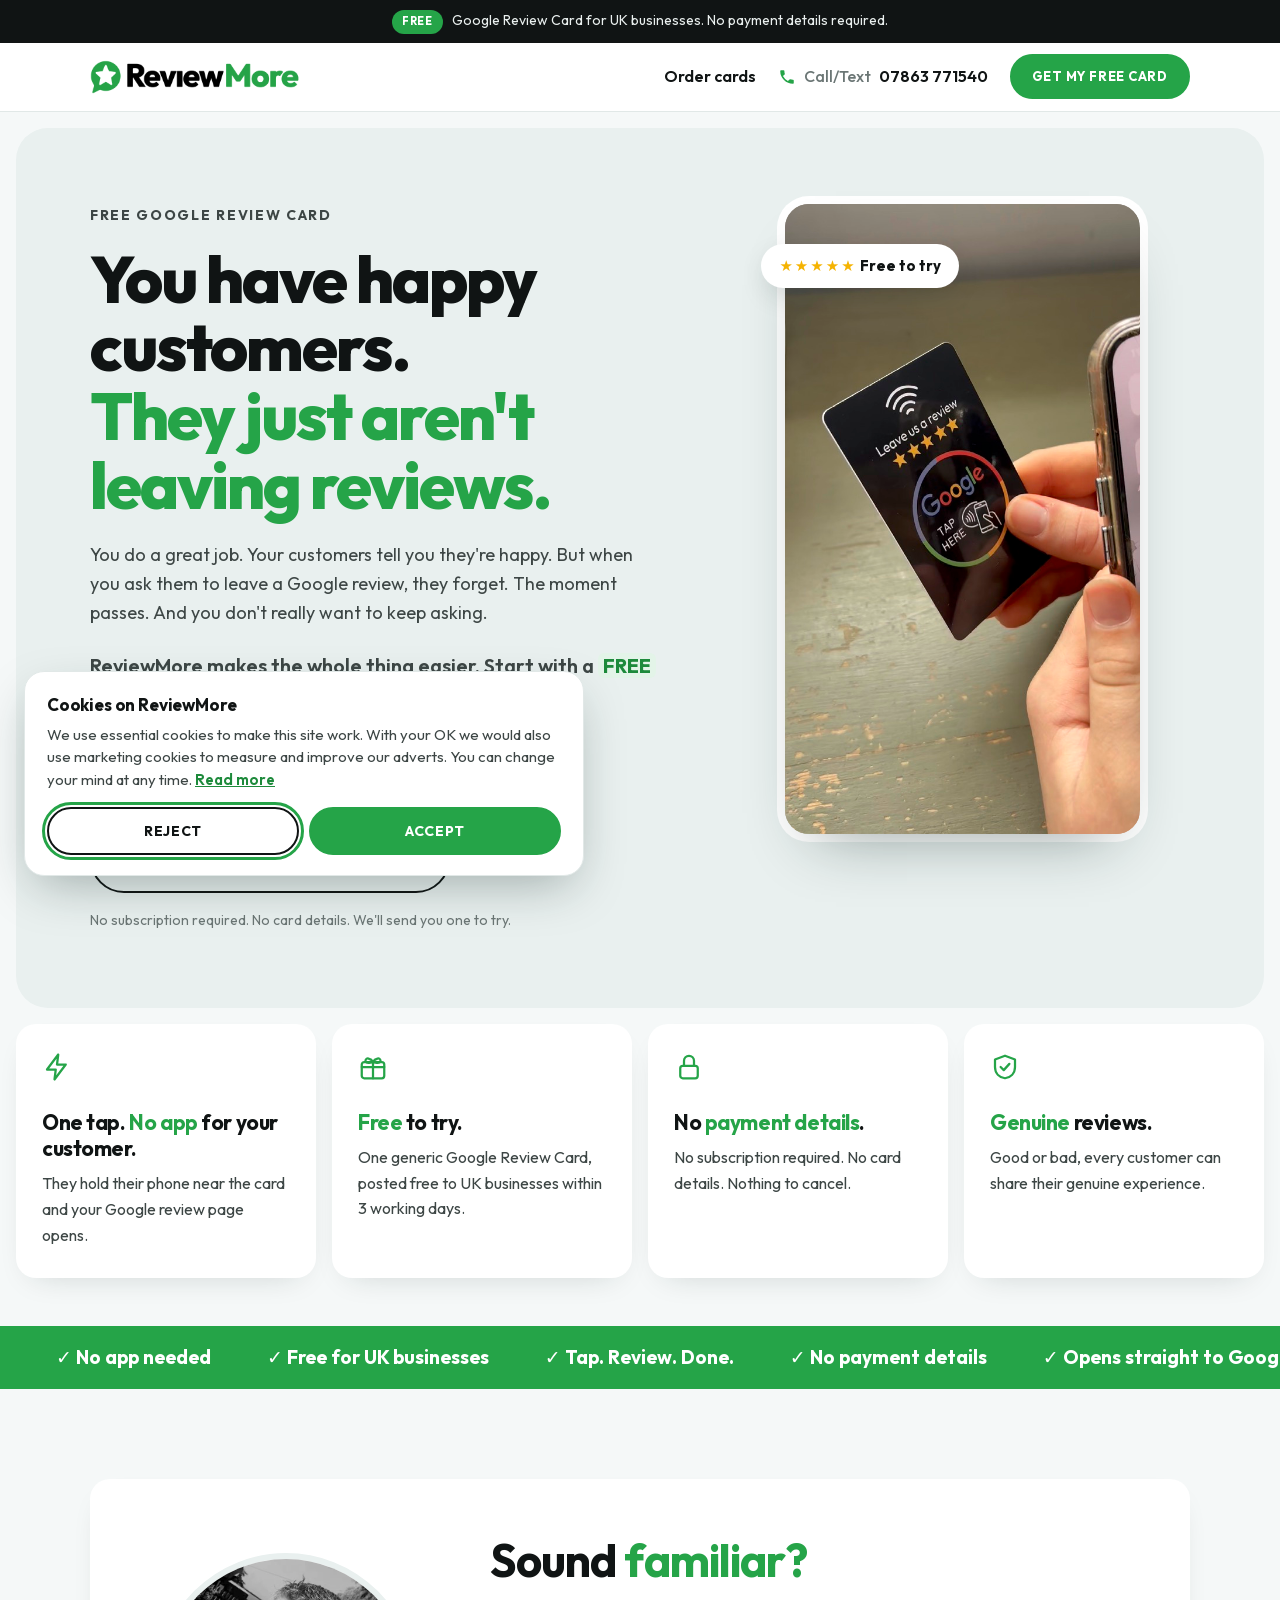
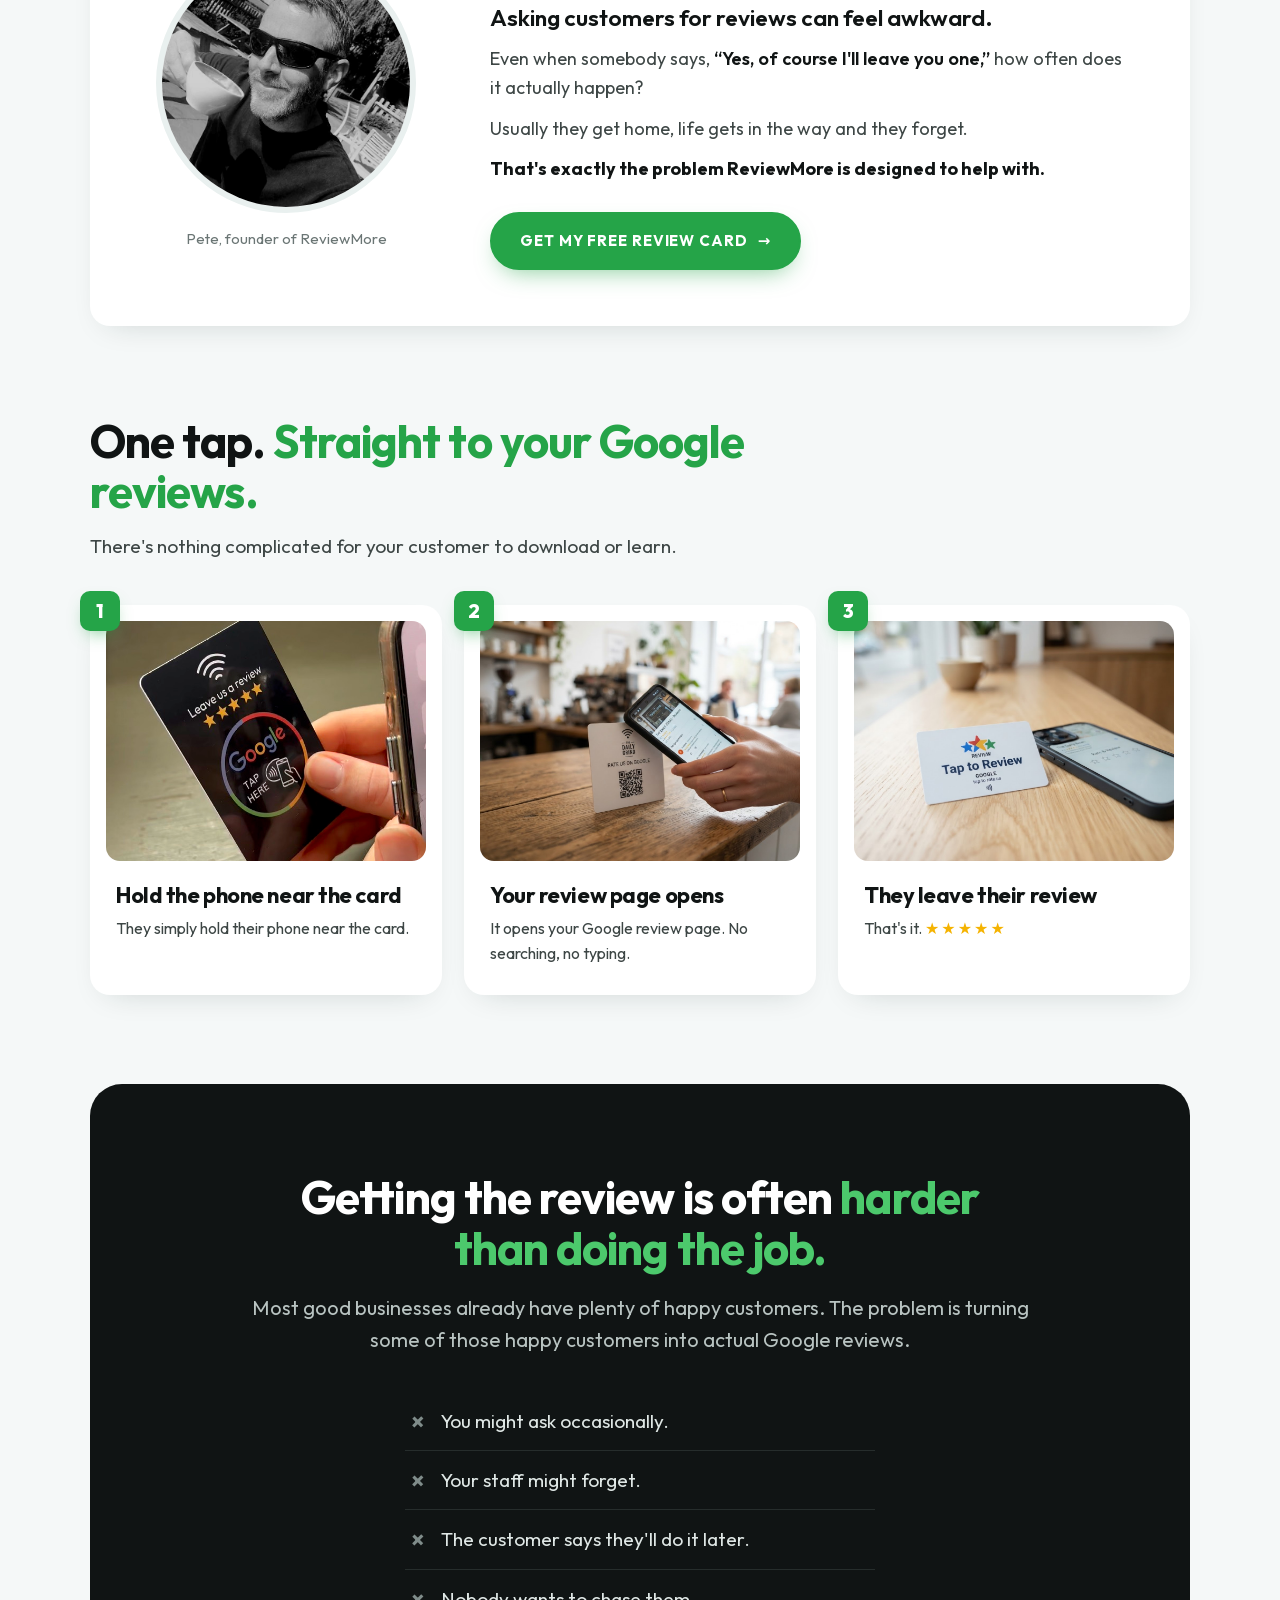
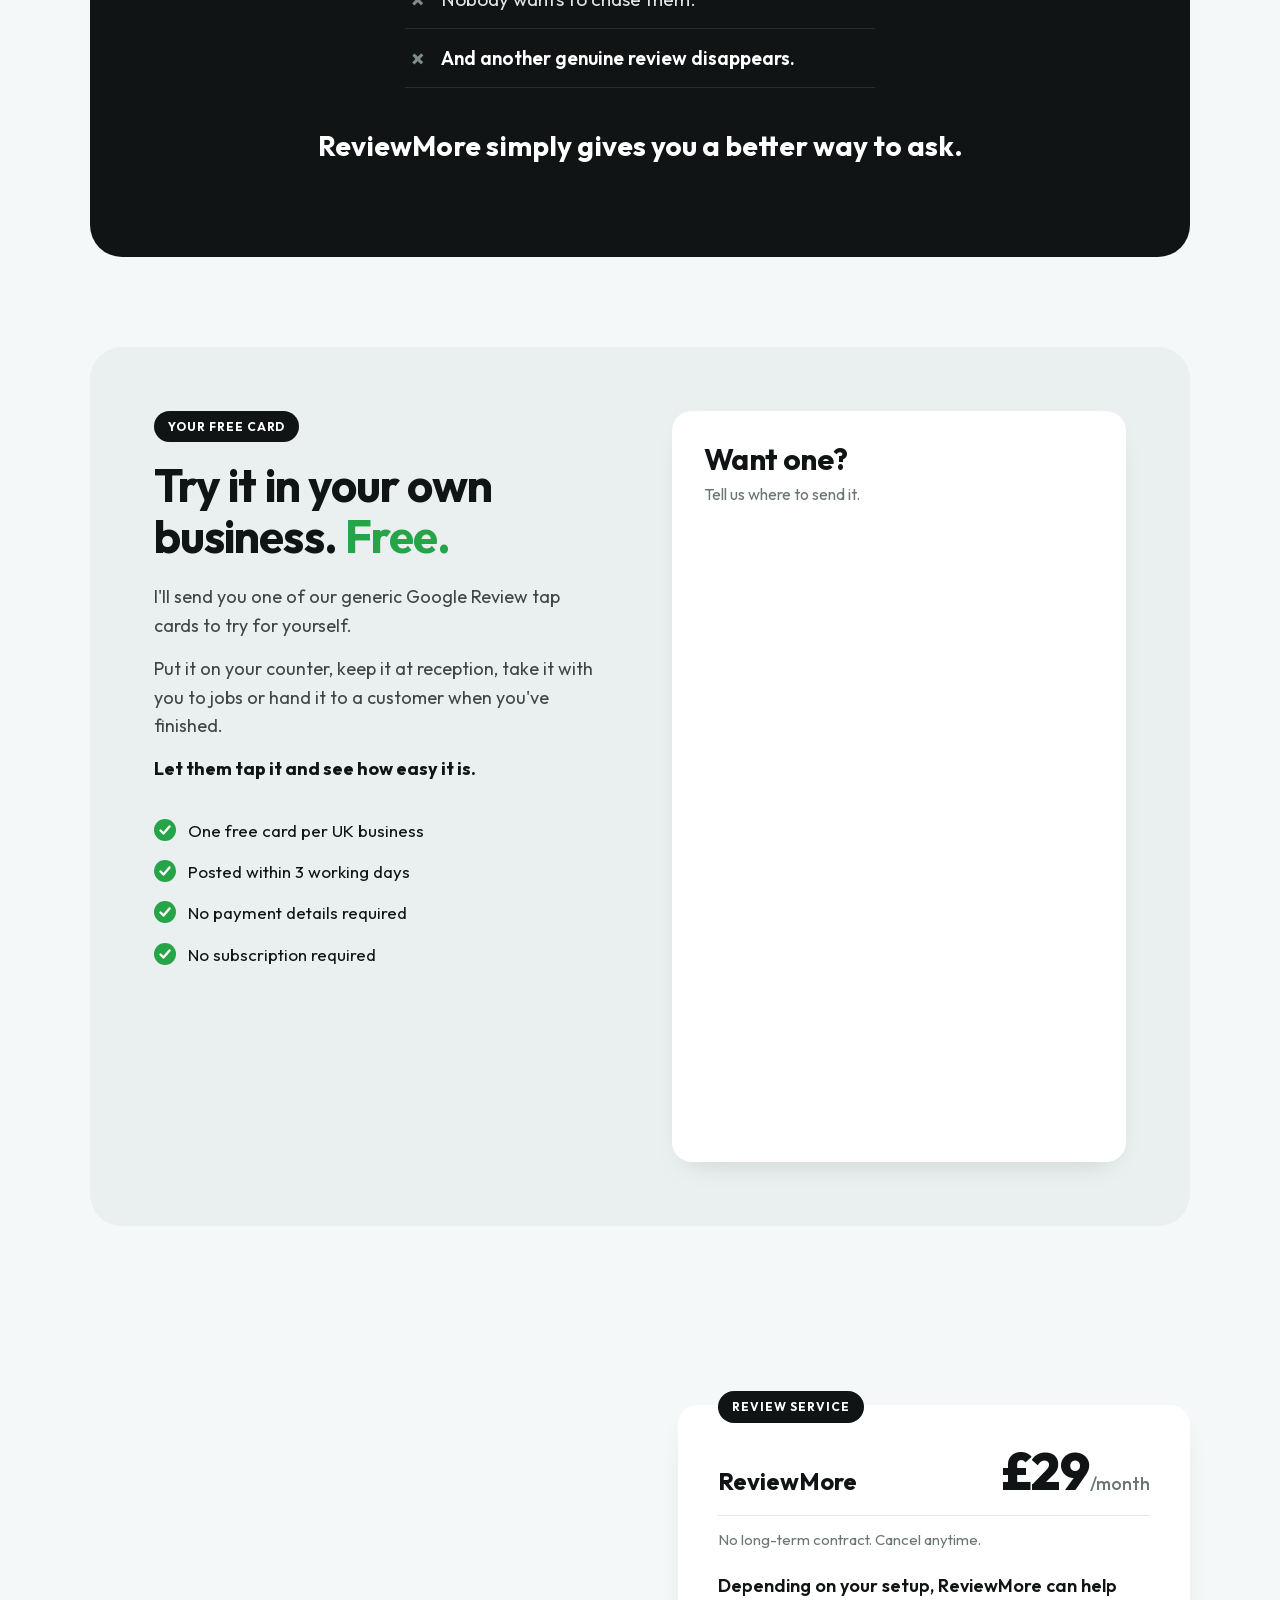
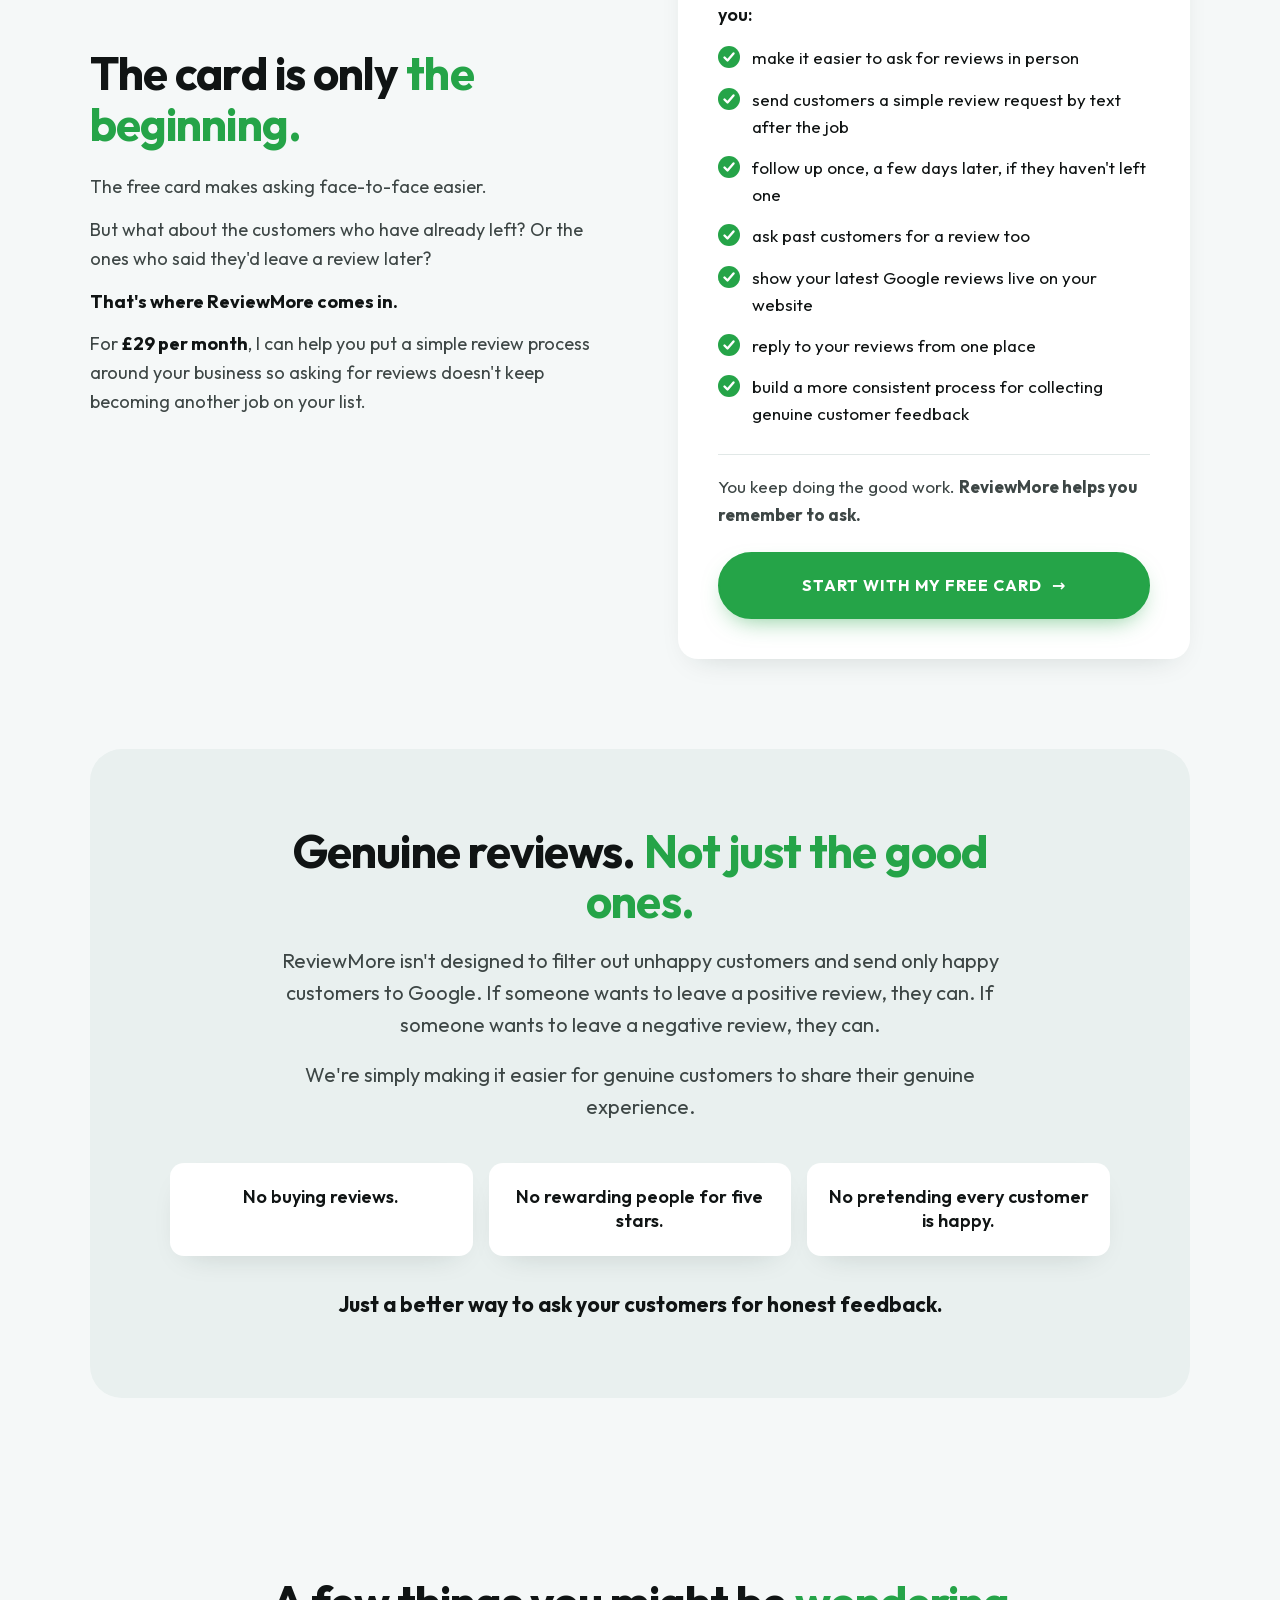
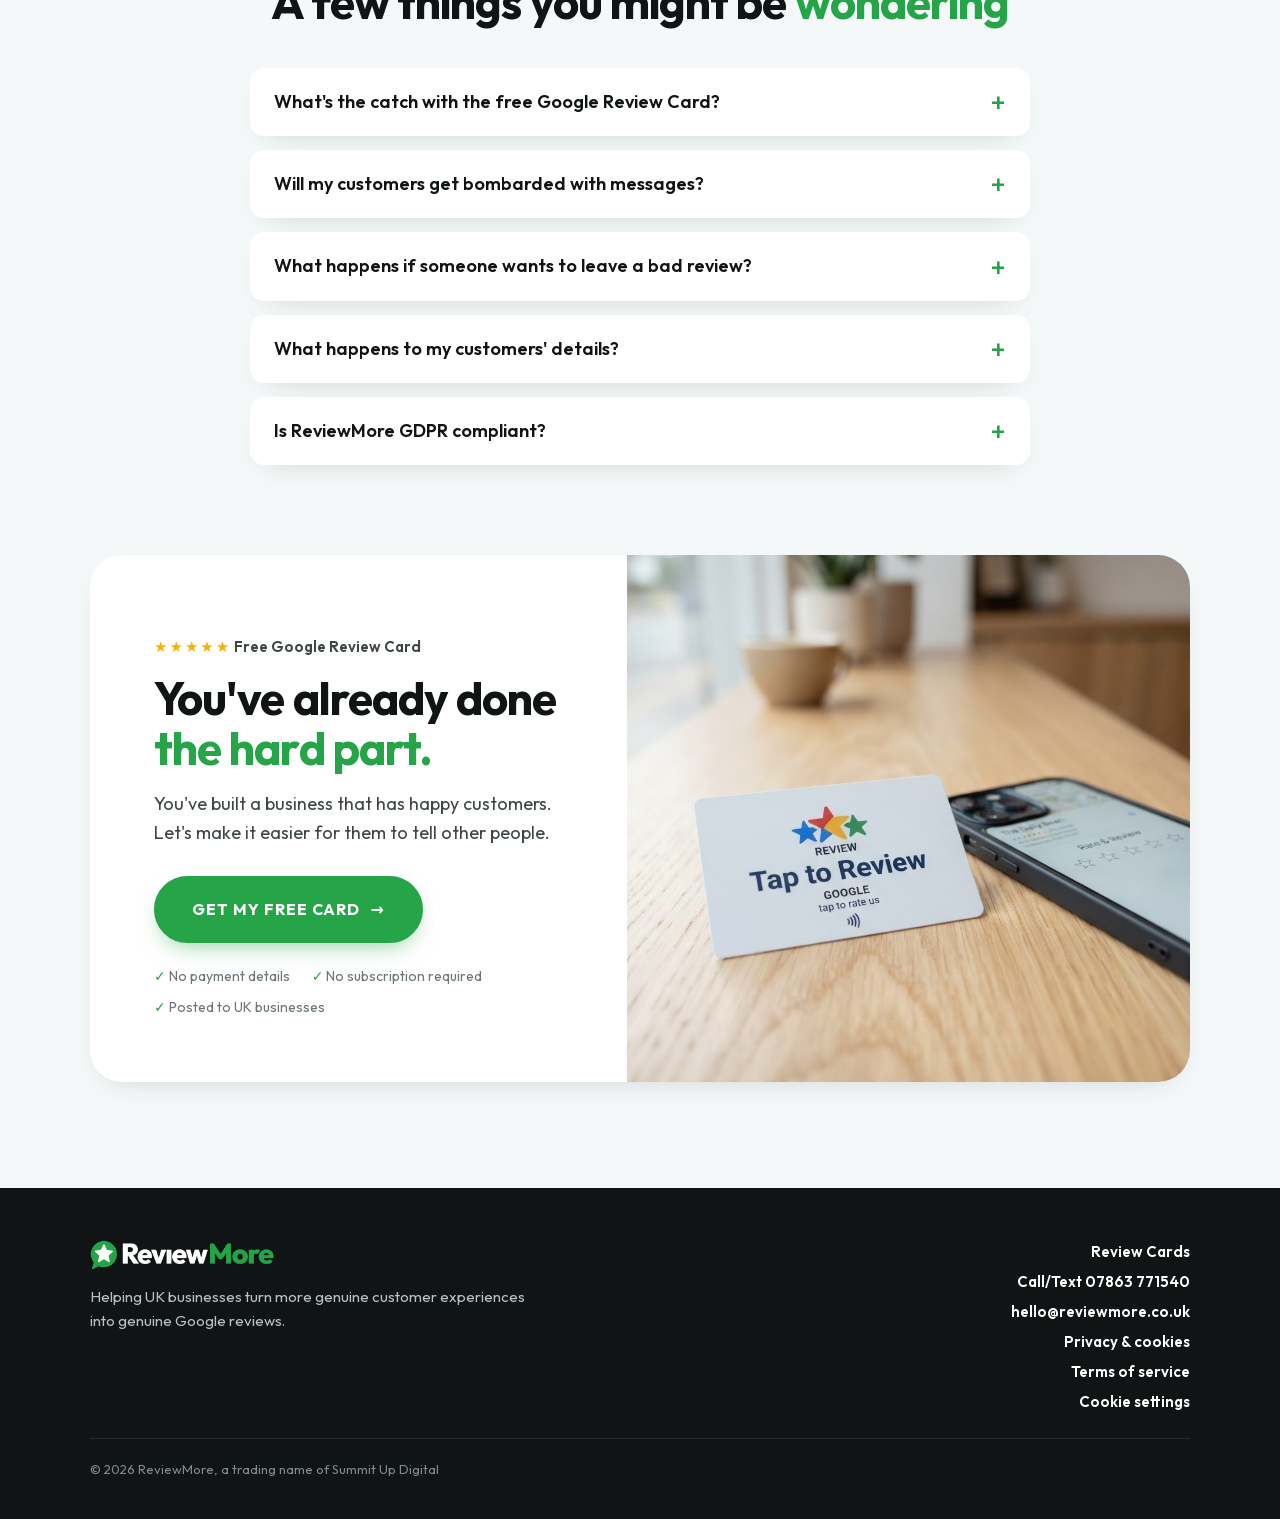
==== commit 0384ac25: "Add Terms of Service page and footer links Co-Authored-By: Claude Sonnet 5.5 <noreply@anthropic.com>" ====
--- a/index.html
+++ b/index.html
@@ -337,6 +337,7 @@
       <a href="tel:07863771540">Call/Text 07863 771540</a>
       <a href="mailto:hello@reviewmore.co.uk">hello@reviewmore.co.uk</a>
       <a href="/privacy/">Privacy &amp; cookies</a>
+      <a href="/terms/">Terms of service</a>
       <button type="button" class="footer-link-button" data-cookie-settings>Cookie settings</button>
     </div>
     <p class="footer-small">&copy; <span id="year">2026</span> ReviewMore, a trading name of Summit Up Digital</p>
--- a/css/styles.css
+++ b/css/styles.css
@@ -140,7 +140,7 @@
 .hero-actions { display: flex; flex-direction: column; gap: 12px; margin-top: 32px; max-width: 360px; }
 .hero-actions .btn { width: 100%; }
 
-.hero-media { justify-self: center; width: 100%; max-width: 360px; position: relative; }
+.hero-media { justify-self: center; width: 100%; max-width: clamp(260px, calc((100vh - 270px) * 9 / 16), 360px); position: relative; align-self: start; }
 .video-frame {
   aspect-ratio: 9 / 16;
   border-radius: 24px;
@@ -298,7 +298,15 @@
 }
 @media (max-width: 900px) {
   .hero-grid, .offer-panel, .plan-grid, .final-card { grid-template-columns: 1fr; }
-  .hero-media { max-width: 300px; }
+  /* Stacked layout: video sits straight under the headline so it shows above the fold */
+  .hero-copy { display: contents; }
+  .hero-copy > .eyebrow { order: 1; margin-bottom: 0; }
+  .hero-copy > h1 { order: 2; }
+  .hero-media { order: 3; max-width: 230px; align-self: auto; }
+  .hero-copy > p:not(.eyebrow):not(.micro) { order: 4; margin-top: 0; }
+  .hero-copy > .hero-actions { order: 5; margin-top: 0; }
+  .hero-copy > .micro { order: 6; }
+  .hero-grid { gap: 20px; }
   .media-tag { left: -12px; top: 24px; }
   .founder { grid-template-columns: 1fr; text-align: left; }
   .founder-photo img { width: 180px; height: 180px; }
--- a/css/cookie-consent.css
+++ b/css/cookie-consent.css
@@ -41,6 +41,9 @@
 .legal ul { margin: 0 0 16px; padding-left: 1.2em; color: var(--ink-2); font-size: 17px; }
 .legal li { margin-bottom: 8px; }
 .legal a { color: var(--green-dark); font-weight: 600; }
+.legal a.btn { color: var(--white); font-weight: 700; }
+.legal a.btn-outline { color: var(--ink); }
+.legal a.btn-outline:hover { color: var(--white); }
 .legal table { width: 100%; border-collapse: collapse; margin: 8px 0 22px; font-size: 15px; background: var(--white); border-radius: var(--radius); overflow: hidden; box-shadow: var(--shadow); }
 .legal th, .legal td { text-align: left; vertical-align: top; padding: 12px 14px; border-bottom: 1px solid var(--rule); color: var(--ink-2); }
 .legal th { background: var(--tint); color: var(--ink); font-weight: 700; }
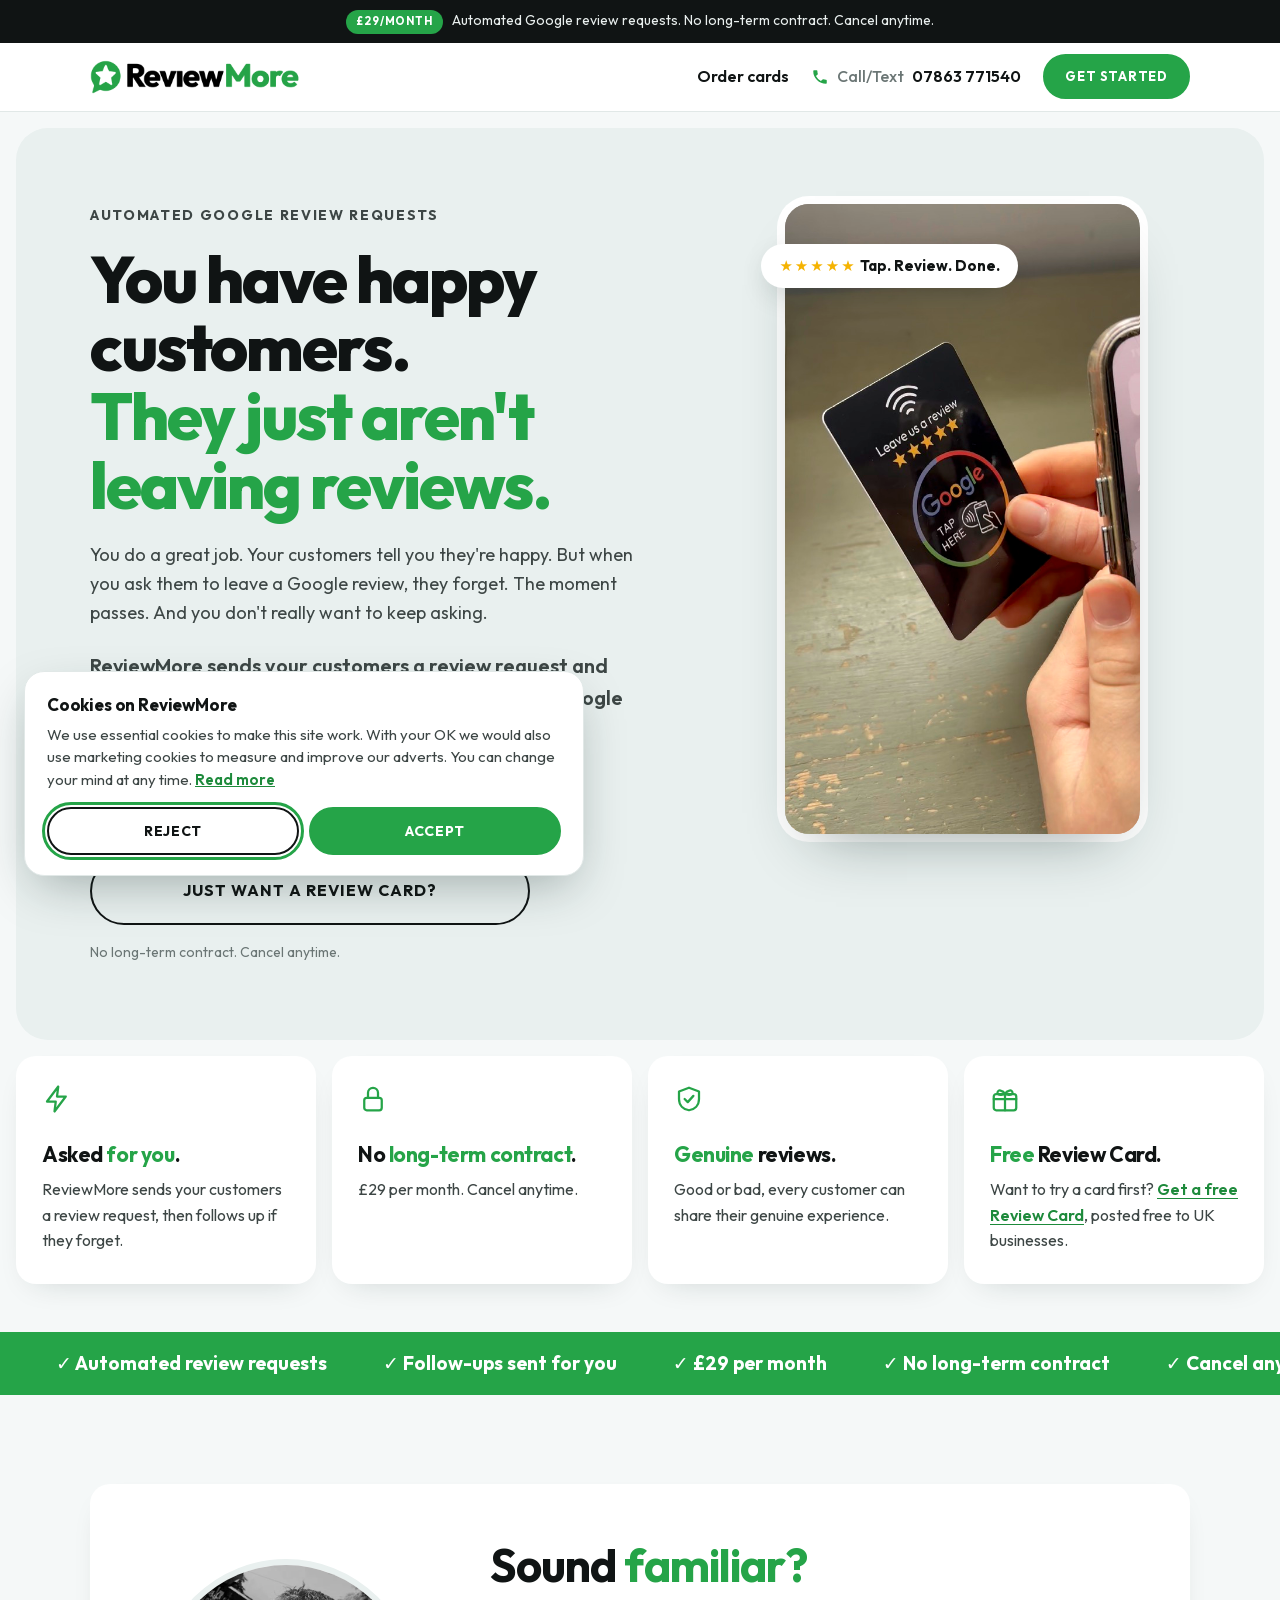
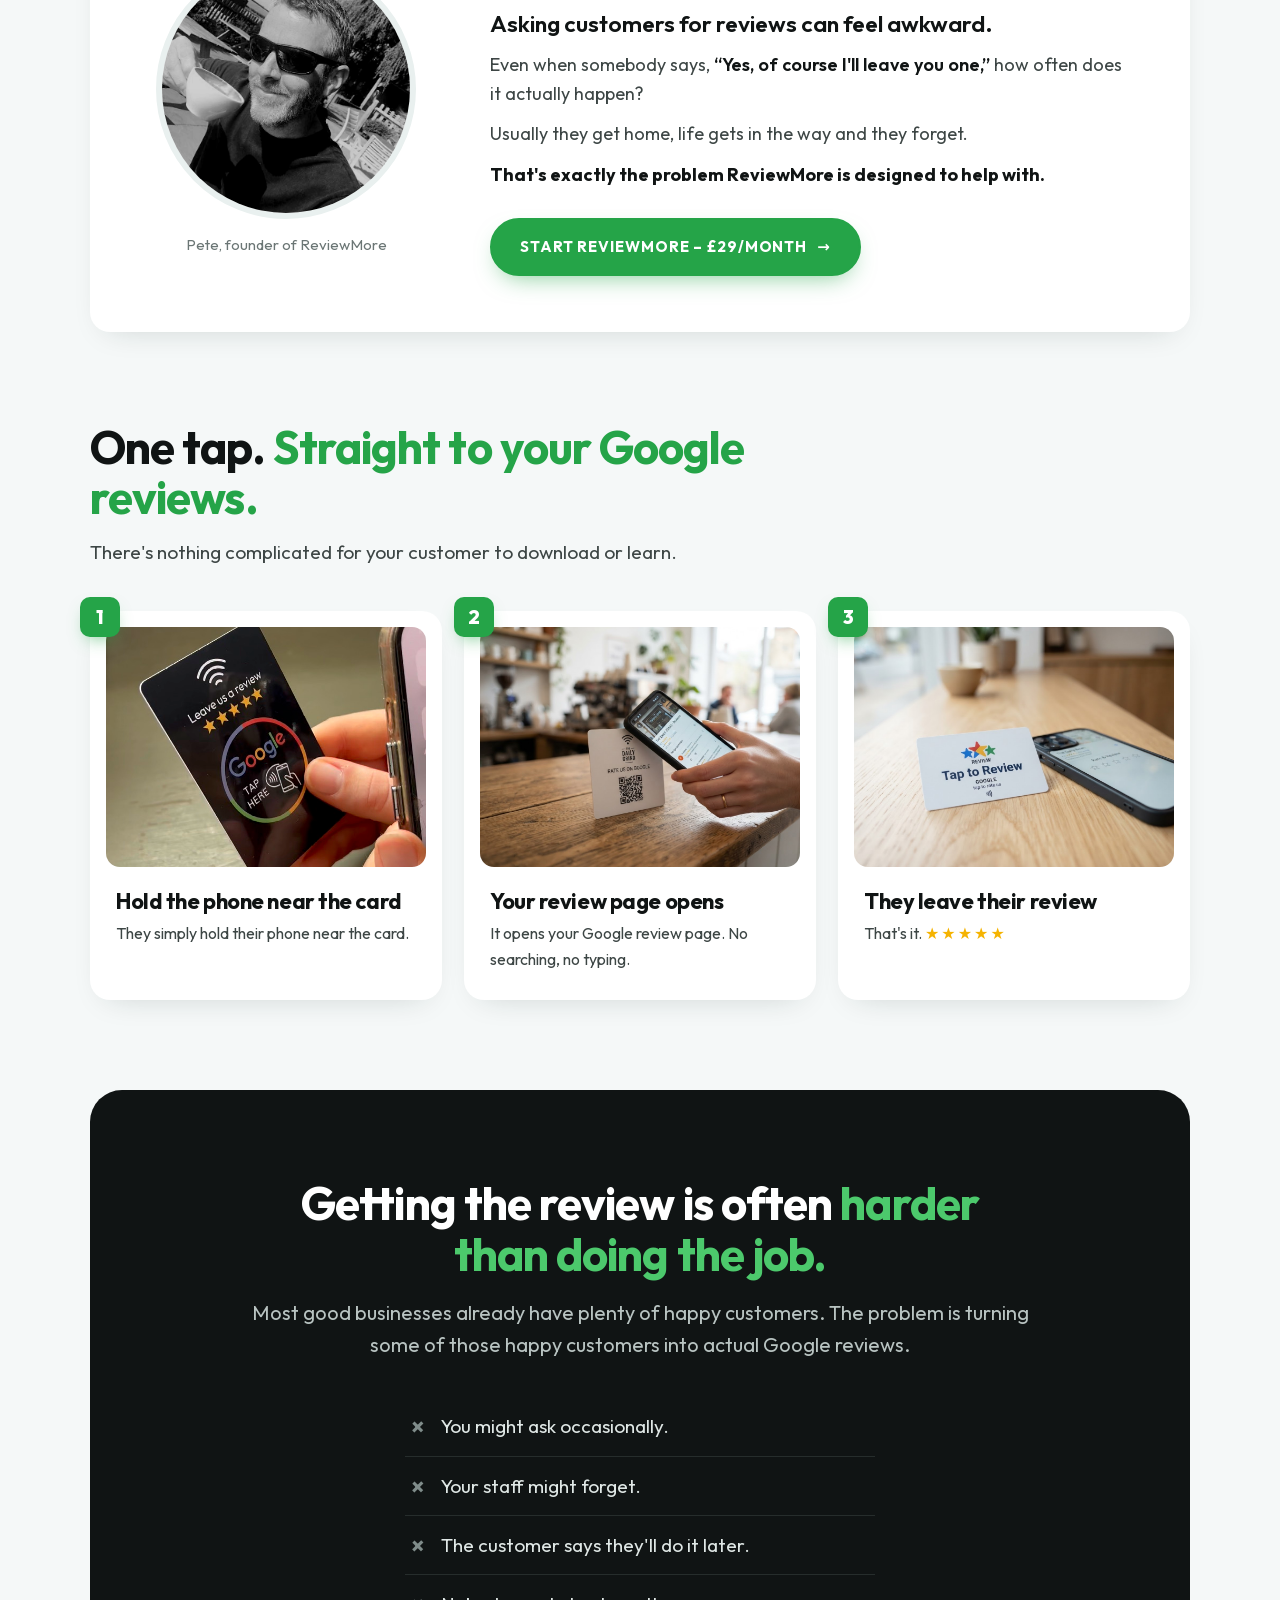
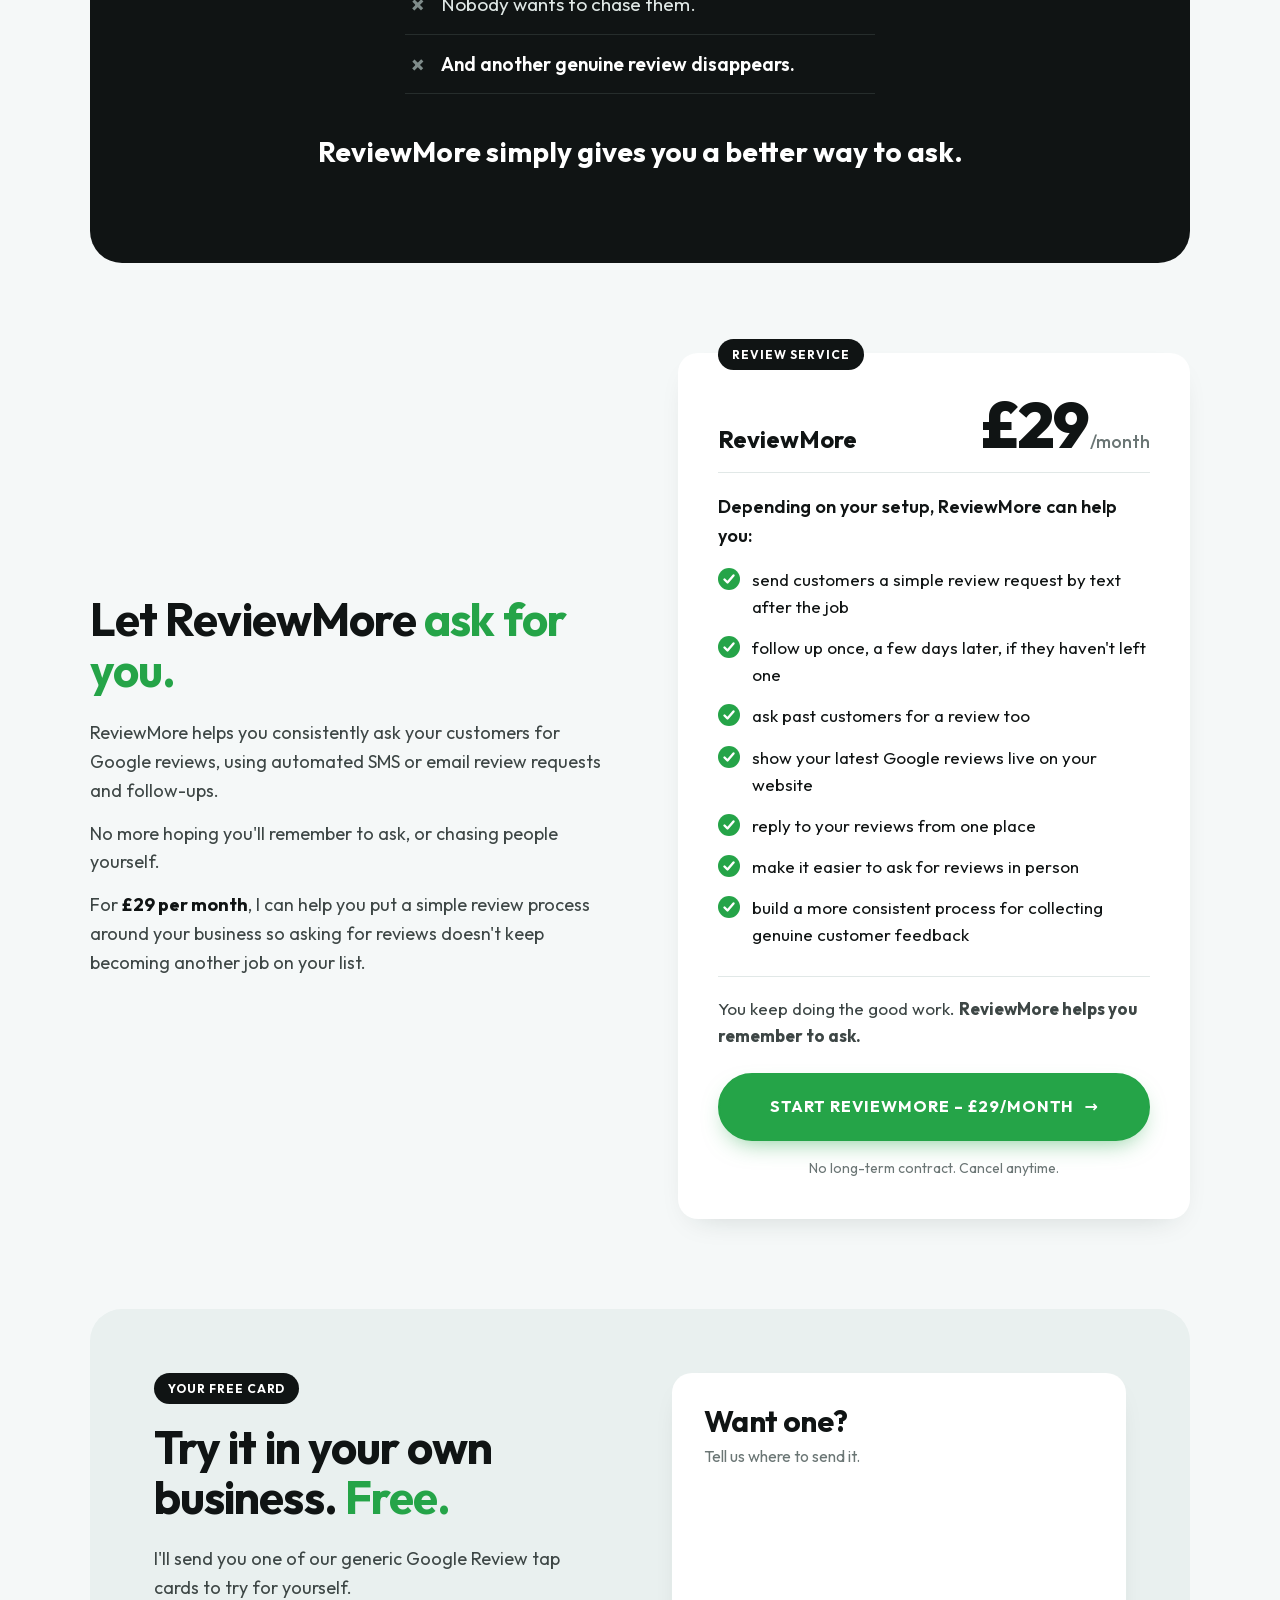
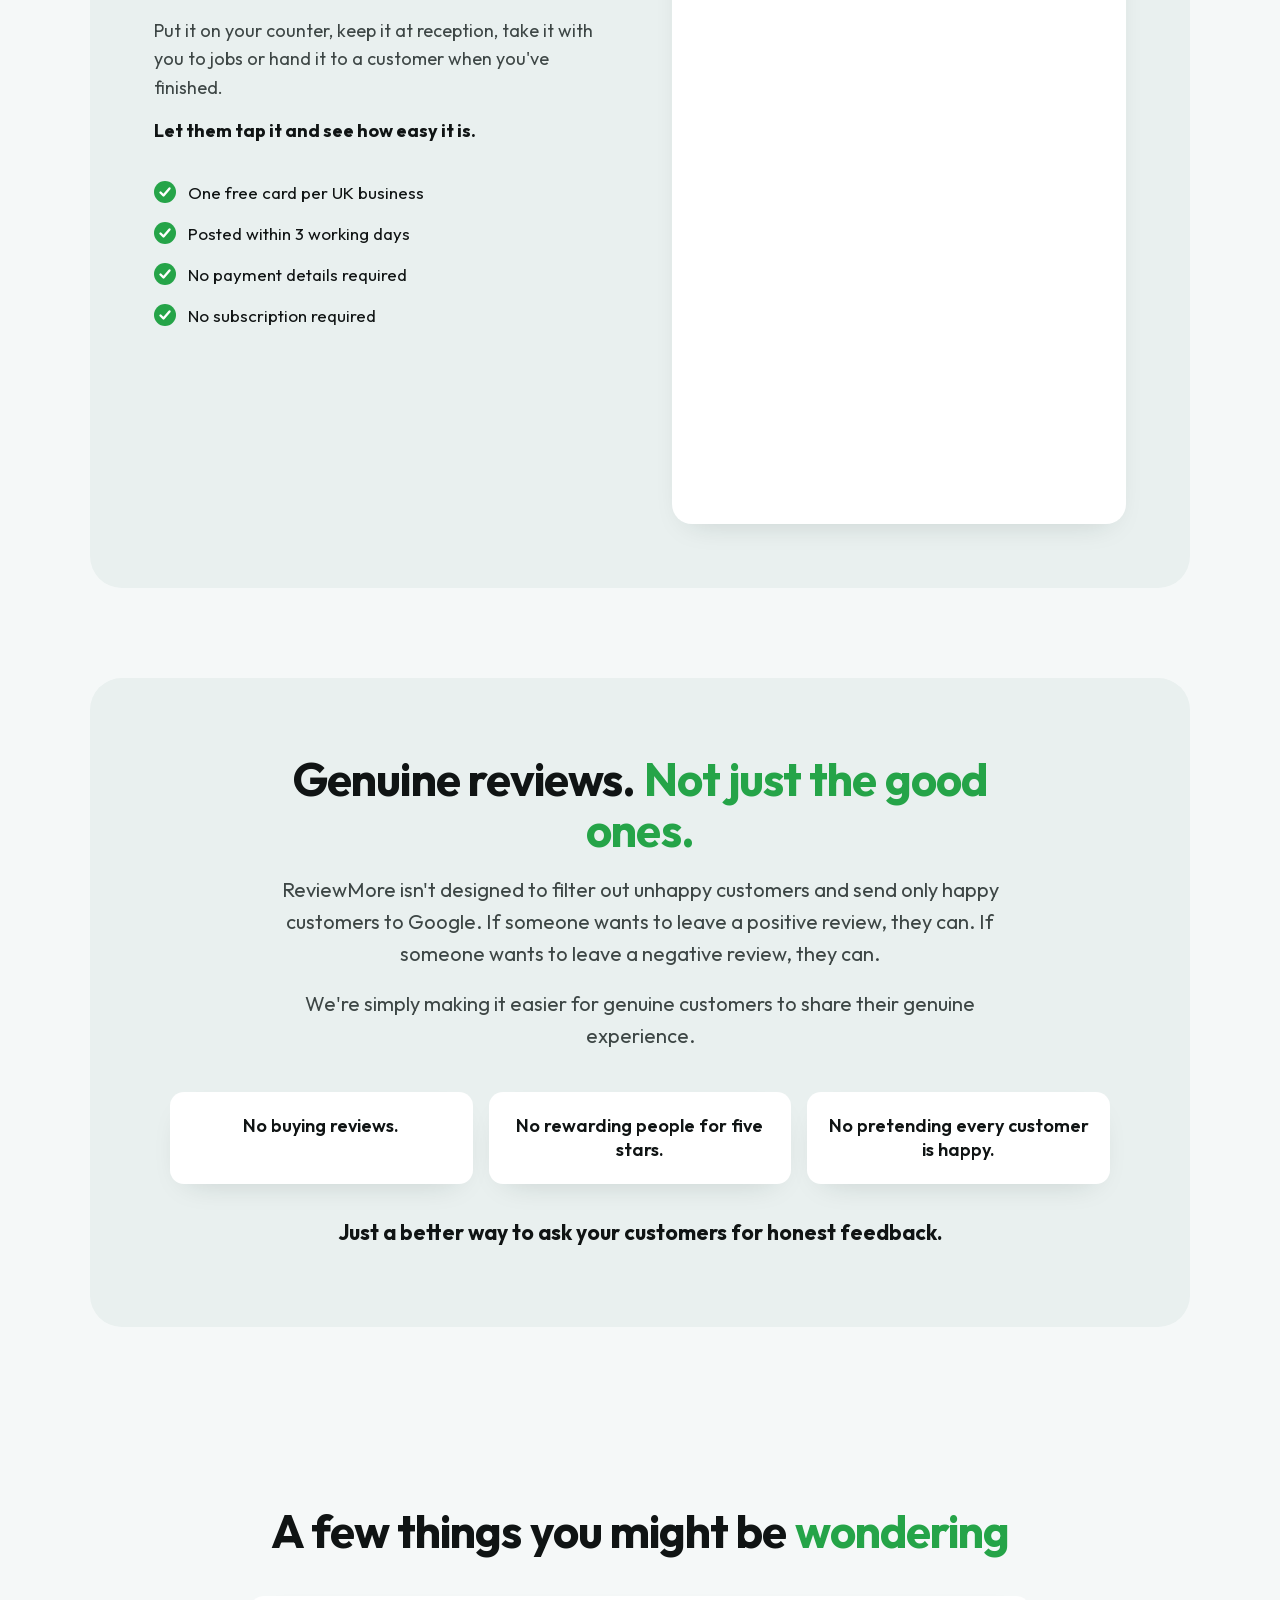
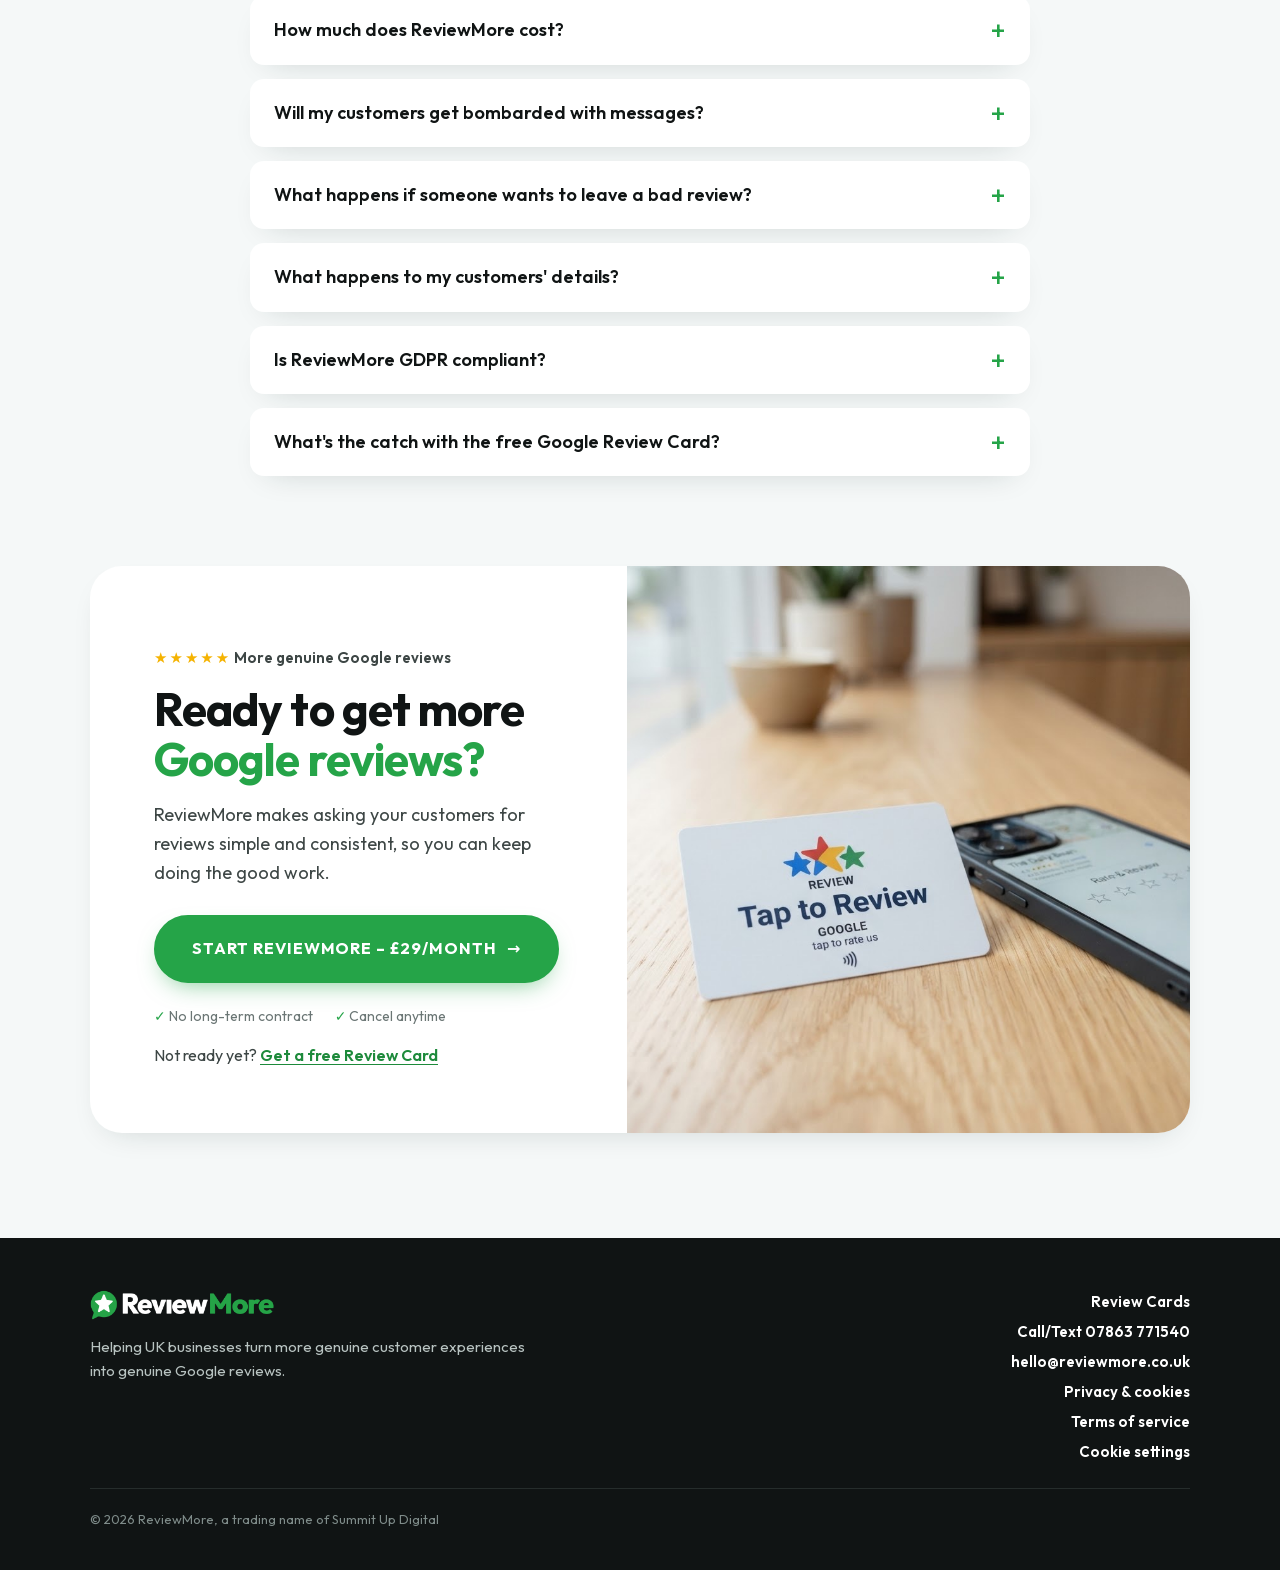
==== commit efd3ec70: "Homepage: make the £29/month service the primary offer - Hero, founder, £29 section and final CTA no" ====
--- a/index.html
+++ b/index.html
@@ -3,8 +3,8 @@
 <head>
   <meta charset="utf-8">
   <meta name="viewport" content="width=device-width, initial-scale=1">
-  <title>ReviewMore | Get a FREE Google Review Card for your business</title>
-  <meta name="description" content="You have happy customers. They just aren't leaving reviews. Start with a free Google Review tap card for your UK business. No payment details, no subscription.">
+  <title>ReviewMore | Automated Google review requests for local businesses – £29/month</title>
+  <meta name="description" content="Get more Google reviews without having to ask every customer. ReviewMore sends automated SMS or email review requests and follow-ups for £29/month. Cancel anytime.">
   <link rel="icon" href="favicon.ico" sizes="any">
   <link rel="icon" href="favicon-32.png" type="image/png" sizes="32x32">
   <link rel="icon" href="favicon-192.png" type="image/png" sizes="192x192">
@@ -17,7 +17,7 @@
 <body>
 
 <div class="topbar">
-  <p><span class="topbar-badge">Free</span> Google Review Card for UK businesses. No payment details required.</p>
+  <p><span class="topbar-badge">£29/month</span> Automated Google review requests. No long-term contract. Cancel anytime.</p>
 </div>
 
 <header class="site-header">
@@ -29,7 +29,7 @@
         <svg viewBox="0 0 24 24" aria-hidden="true"><path d="M6.6 10.8a15.1 15.1 0 0 0 6.6 6.6l2.2-2.2a1 1 0 0 1 1-.25 11.4 11.4 0 0 0 3.6.57 1 1 0 0 1 1 1V20a1 1 0 0 1-1 1A17 17 0 0 1 3 4a1 1 0 0 1 1-1h3.5a1 1 0 0 1 1 1c0 1.25.2 2.45.57 3.6a1 1 0 0 1-.25 1z"/></svg>
         <span class="header-phone-label">Call/Text</span> <span class="header-phone-number">07863 771540</span>
       </a>
-      <a href="#free-card" class="btn btn-small">Get my free card</a>
+      <a href="#get-started" data-signup class="btn btn-small">Get started</a>
     </div>
   </div>
 </header>
@@ -41,15 +41,15 @@
     <div class="hero-panel">
       <div class="hero-grid">
         <div class="hero-copy">
-          <p class="eyebrow">Free Google Review Card</p>
+          <p class="eyebrow">Automated Google review requests</p>
           <h1>You have happy customers. <span class="hl">They just aren't leaving reviews.</span></h1>
           <p>You do a great job. Your customers tell you they're happy. But when you ask them to leave a Google review, they forget. The moment passes. And you don't really want to keep asking.</p>
-          <p class="hero-strong">ReviewMore makes the whole thing easier. Start with a <mark>FREE</mark> Google Review Card for your business.</p>
+          <p class="hero-strong">ReviewMore sends your customers a review request and follows up if they forget, so you get more genuine Google reviews without having to remember to ask.</p>
           <div class="hero-actions">
-            <a href="#free-card" class="btn btn-big">Get my free review card <span aria-hidden="true">→</span></a>
-            <a href="#how" class="btn btn-big btn-outline">See how it works</a>
-          </div>
-          <p class="micro">No subscription required. No card details. We'll send you one to try.</p>
+            <a href="#get-started" data-signup class="btn btn-big">Start ReviewMore – £29/month <span aria-hidden="true">→</span></a>
+            <a href="review-cards/" class="btn btn-big btn-outline">Just want a Review Card?</a>
+          </div>
+          <p class="micro">No long-term contract. Cancel anytime.</p>
         </div>
 
         <div class="hero-media">
@@ -59,7 +59,7 @@
               <source src="video/review-card.mp4" type="video/mp4">
             </video>
           </div>
-          <p class="media-tag"><span class="stars" aria-hidden="true">★★★★★</span> Free to try</p>
+          <p class="media-tag"><span class="stars" aria-hidden="true">★★★★★</span> Tap. Review. Done.</p>
         </div>
       </div>
     </div>
@@ -67,32 +67,32 @@
     <ul class="feature-cards">
       <li>
         <svg viewBox="0 0 24 24" aria-hidden="true"><path d="M13 2 4 14h7l-1 8 9-12h-7z"/></svg>
-        <h3>One tap. <span class="hl">No app</span> for your customer.</h3>
-        <p>They hold their phone near the card and your Google review page opens.</p>
-      </li>
-      <li>
-        <svg viewBox="0 0 24 24" aria-hidden="true"><rect x="3" y="8" width="18" height="13" rx="2"/><path d="M12 8v13M3 12h18M12 8c-1.5-3-6-4-6-1s6 1 6 1 6 2 6-1-4.5-2-6 1"/></svg>
-        <h3><span class="hl">Free</span> to try.</h3>
-        <p>One generic Google Review Card, posted free to UK businesses within 3 working days.</p>
+        <h3>Asked <span class="hl">for you</span>.</h3>
+        <p>ReviewMore sends your customers a review request, then follows up if they forget.</p>
       </li>
       <li>
         <svg viewBox="0 0 24 24" aria-hidden="true"><rect x="5" y="11" width="14" height="10" rx="2"/><path d="M8 11V7a4 4 0 0 1 8 0v4"/></svg>
-        <h3>No <span class="hl">payment details</span>.</h3>
-        <p>No subscription required. No card details. Nothing to cancel.</p>
+        <h3>No <span class="hl">long-term contract</span>.</h3>
+        <p>£29 per month. Cancel anytime.</p>
       </li>
       <li>
         <svg viewBox="0 0 24 24" aria-hidden="true"><path d="M12 3 4 6v6c0 5 3.4 8.3 8 9 4.6-.7 8-4 8-9V6z"/><path d="m8.5 12 2.5 2.5 4.5-5"/></svg>
         <h3><span class="hl">Genuine</span> reviews.</h3>
         <p>Good or bad, every customer can share their genuine experience.</p>
       </li>
+      <li>
+        <svg viewBox="0 0 24 24" aria-hidden="true"><rect x="3" y="8" width="18" height="13" rx="2"/><path d="M12 8v13M3 12h18M12 8c-1.5-3-6-4-6-1s6 1 6 1 6 2 6-1-4.5-2-6 1"/></svg>
+        <h3><span class="hl">Free</span> Review Card.</h3>
+        <p>Want to try a card first? <a href="review-cards/">Get a free Review Card</a>, posted free to UK businesses.</p>
+      </li>
     </ul>
   </section>
 
   <!-- Scrolling strip -->
-  <div class="marquee" aria-label="No app needed. Free for UK businesses. Tap. Review. Done. No payment details. Opens straight to Google.">
+  <div class="marquee" aria-label="Automated review requests. Follow-ups sent for you. £29 per month. No long-term contract. Cancel anytime.">
     <div class="marquee-track" aria-hidden="true">
-      <span>✓ No app needed</span><span>✓ Free for UK businesses</span><span>✓ Tap. Review. Done.</span><span>✓ No payment details</span><span>✓ Opens straight to Google</span>
-      <span>✓ No app needed</span><span>✓ Free for UK businesses</span><span>✓ Tap. Review. Done.</span><span>✓ No payment details</span><span>✓ Opens straight to Google</span>
+      <span>✓ Automated review requests</span><span>✓ Follow-ups sent for you</span><span>✓ £29 per month</span><span>✓ No long-term contract</span><span>✓ Cancel anytime</span>
+      <span>✓ Automated review requests</span><span>✓ Follow-ups sent for you</span><span>✓ £29 per month</span><span>✓ No long-term contract</span><span>✓ Cancel anytime</span>
     </div>
   </div>
 
@@ -110,7 +110,7 @@
           <p>Even when somebody says, <em>“Yes, of course I'll leave you one,”</em> how often does it actually happen?</p>
           <p>Usually they get home, life gets in the way and they forget.</p>
           <p><strong>That's exactly the problem ReviewMore is designed to help with.</strong></p>
-          <a href="#free-card" class="btn">Get my free review card <span aria-hidden="true">→</span></a>
+          <a href="#get-started" data-signup class="btn">Start ReviewMore – £29/month <span aria-hidden="true">→</span></a>
         </div>
       </div>
     </div>
@@ -166,7 +166,39 @@
     </div>
   </section>
 
-  <!-- 5. Free card offer + form -->
+  <!-- 5. £29 service (primary offer) -->
+  <section class="section section-tight">
+    <div class="wrap plan-grid">
+      <div class="plan-copy">
+        <h2>Let ReviewMore <span class="hl">ask for you.</span></h2>
+        <p>ReviewMore helps you consistently ask your customers for Google reviews, using automated SMS or email review requests and follow-ups.</p>
+        <p>No more hoping you'll remember to ask, or chasing people yourself.</p>
+        <p>For <strong>£29 per month</strong>, I can help you put a simple review process around your business so asking for reviews doesn't keep becoming another job on your list.</p>
+      </div>
+      <div class="plan card" id="get-started">
+        <span class="pill-badge pill-float">Review service</span>
+        <div class="plan-head">
+          <p class="plan-name">ReviewMore</p>
+          <p class="plan-price">£29<span>/month</span></p>
+        </div>
+        <p class="plan-intro">Depending on your setup, ReviewMore can help you:</p>
+        <ul class="ticks">
+          <li>send customers a simple review request by text after the job</li>
+          <li>follow up once, a few days later, if they haven't left one</li>
+          <li>ask past customers for a review too</li>
+          <li>show your latest Google reviews live on your website</li>
+          <li>reply to your reviews from one place</li>
+          <li>make it easier to ask for reviews in person</li>
+          <li>build a more consistent process for collecting genuine customer feedback</li>
+        </ul>
+        <p class="plan-close">You keep doing the good work. <strong>ReviewMore helps you remember to ask.</strong></p>
+        <a href="#get-started" data-signup class="btn btn-big btn-block">Start ReviewMore – £29/month <span aria-hidden="true">→</span></a>
+        <p class="micro">No long-term contract. Cancel anytime.</p>
+      </div>
+    </div>
+  </section>
+
+  <!-- 6. Free card offer + form (secondary offer; the Order Cards page links to #free-card) -->
   <section id="free-card" class="section offer">
     <div class="wrap">
       <div class="offer-panel">
@@ -207,39 +239,6 @@
     </div>
   </section>
 
-  <!-- 6. £29 service -->
-  <section class="section">
-    <div class="wrap plan-grid">
-      <div class="plan-copy">
-        <h2>The card is only <span class="hl">the beginning.</span></h2>
-        <p>The free card makes asking face-to-face easier.</p>
-        <p>But what about the customers who have already left? Or the ones who said they'd leave a review later?</p>
-        <p><strong>That's where ReviewMore comes in.</strong></p>
-        <p>For <strong>£29 per month</strong>, I can help you put a simple review process around your business so asking for reviews doesn't keep becoming another job on your list.</p>
-      </div>
-      <div class="plan card">
-        <span class="pill-badge pill-float">Review service</span>
-        <div class="plan-head">
-          <p class="plan-name">ReviewMore</p>
-          <p class="plan-price">£29<span>/month</span></p>
-        </div>
-        <p class="plan-terms">No long-term contract. Cancel anytime.</p>
-        <p class="plan-intro">Depending on your setup, ReviewMore can help you:</p>
-        <ul class="ticks">
-          <li>make it easier to ask for reviews in person</li>
-          <li>send customers a simple review request by text after the job</li>
-          <li>follow up once, a few days later, if they haven't left one</li>
-          <li>ask past customers for a review too</li>
-          <li>show your latest Google reviews live on your website</li>
-          <li>reply to your reviews from one place</li>
-          <li>build a more consistent process for collecting genuine customer feedback</li>
-        </ul>
-        <p class="plan-close">You keep doing the good work. <strong>ReviewMore helps you remember to ask.</strong></p>
-        <a href="#free-card" class="btn btn-big btn-block">Start with my free card <span aria-hidden="true">→</span></a>
-      </div>
-    </div>
-  </section>
-
   <!-- 7. Genuine reviews -->
   <section class="section section-tight">
     <div class="wrap">
@@ -265,6 +264,40 @@
       <h2 class="center">A few things you might be <span class="hl">wondering</span></h2>
       <div class="faq">
         <details>
+          <summary>How much does ReviewMore cost?</summary>
+          <div>
+            <p>ReviewMore is £29 per month. There's no long-term contract and you can cancel anytime.</p>
+          </div>
+        </details>
+        <details>
+          <summary>Will my customers get bombarded with messages?</summary>
+          <div>
+            <p>No. That's not what ReviewMore is about. The idea is to make asking easier, not annoy your customers.</p>
+            <p>Review requests should be short, clear and limited. Where electronic follow-ups are used, we'll configure the process appropriately for your business and include the necessary opt-out handling.</p>
+          </div>
+        </details>
+        <details>
+          <summary>What happens if someone wants to leave a bad review?</summary>
+          <div>
+            <p>They can. ReviewMore doesn't only direct happy customers towards Google or prevent unhappy customers from leaving reviews.</p>
+            <p>The purpose is to help genuine customers leave genuine feedback, good or bad. That's important to us and helps keep the process in line with Google's policies on genuine reviews.</p>
+          </div>
+        </details>
+        <details>
+          <summary>What happens to my customers' details?</summary>
+          <div>
+            <p>Your customers remain your customers. Their details aren't sold or used by ReviewMore to market our own services to them. Any customer information processed through the service is there to operate the review-request process you've asked us to provide.</p>
+            <p>We'll explain exactly what information is needed, where it is processed and how the process works when your ReviewMore account is set up.</p>
+          </div>
+        </details>
+        <details>
+          <summary>Is ReviewMore GDPR compliant?</summary>
+          <div>
+            <p>ReviewMore is designed with UK data protection requirements in mind. Where customer details are used to send review requests, only the information needed to provide the agreed service should be processed and the review-request process must be set up appropriately.</p>
+            <p>We'll explain how the process works before any customer information is used.</p>
+          </div>
+        </details>
+        <details>
           <summary>What's the catch with the free Google Review Card?</summary>
           <div>
             <p>There isn't one. It's an easy way for you to try the idea in your own business.</p>
@@ -272,34 +305,6 @@
             <p>If you don't, that's fine too.</p>
           </div>
         </details>
-        <details>
-          <summary>Will my customers get bombarded with messages?</summary>
-          <div>
-            <p>No. That's not what ReviewMore is about. The idea is to make asking easier, not annoy your customers.</p>
-            <p>Review requests should be short, clear and limited. Where electronic follow-ups are used, we'll configure the process appropriately for your business and include the necessary opt-out handling.</p>
-          </div>
-        </details>
-        <details>
-          <summary>What happens if someone wants to leave a bad review?</summary>
-          <div>
-            <p>They can. ReviewMore doesn't only direct happy customers towards Google or prevent unhappy customers from leaving reviews.</p>
-            <p>The purpose is to help genuine customers leave genuine feedback, good or bad. That's important to us and helps keep the process in line with Google's policies on genuine reviews.</p>
-          </div>
-        </details>
-        <details>
-          <summary>What happens to my customers' details?</summary>
-          <div>
-            <p>Your customers remain your customers. Their details aren't sold or used by ReviewMore to market our own services to them. Any customer information processed through the service is there to operate the review-request process you've asked us to provide.</p>
-            <p>We'll explain exactly what information is needed, where it is processed and how the process works when your ReviewMore account is set up.</p>
-          </div>
-        </details>
-        <details>
-          <summary>Is ReviewMore GDPR compliant?</summary>
-          <div>
-            <p>ReviewMore is designed with UK data protection requirements in mind. Where customer details are used to send review requests, only the information needed to provide the agreed service should be processed and the review-request process must be set up appropriately.</p>
-            <p>We'll explain how the process works before any customer information is used.</p>
-          </div>
-        </details>
       </div>
     </div>
   </section>
@@ -309,15 +314,15 @@
     <div class="wrap">
       <div class="final-card">
         <div class="final-copy">
-          <p class="rating"><span class="stars" aria-hidden="true">★★★★★</span> Free Google Review Card</p>
-          <h2>You've already done <span class="hl">the hard part.</span></h2>
-          <p>You've built a business that has happy customers. Let's make it easier for them to tell other people.</p>
-          <a href="#free-card" class="btn btn-big">Get my free card <span aria-hidden="true">→</span></a>
+          <p class="rating"><span class="stars" aria-hidden="true">★★★★★</span> More genuine Google reviews</p>
+          <h2>Ready to get more <span class="hl">Google reviews?</span></h2>
+          <p>ReviewMore makes asking your customers for reviews simple and consistent, so you can keep doing the good work.</p>
+          <a href="#get-started" data-signup class="btn btn-big">Start ReviewMore – £29/month <span aria-hidden="true">→</span></a>
           <ul class="final-points">
-            <li>No payment details</li>
-            <li>No subscription required</li>
-            <li>Posted to UK businesses</li>
+            <li>No long-term contract</li>
+            <li>Cancel anytime</li>
           </ul>
+          <p class="final-alt">Not ready yet? <a href="review-cards/">Get a free Review Card</a></p>
         </div>
         <img src="Images/card-phone-table.jpg" width="1200" height="896" alt="A Tap to Review Google card next to a smartphone on a table" class="final-img" loading="lazy">
       </div>
@@ -346,7 +351,7 @@
 
 <!-- Sticky call to action on phones -->
 <div class="mobile-cta">
-  <a href="#free-card" class="btn btn-block">Get my free review card <span aria-hidden="true">→</span></a>
+  <a href="#get-started" data-signup class="btn btn-block">Get started – £29/month <span aria-hidden="true">→</span></a>
 </div>
 
 <script src="https://link.msgsndr.com/js/form_embed.js"></script>
@@ -360,13 +365,21 @@
     if (p && p.catch) p.catch(function () {});
   });
 
-  // Hide the sticky phone button once the form is on screen
+  // Where every "Start ReviewMore" button (marked data-signup) goes.
+  // PLACEHOLDER: for now this just scrolls to the £29 plan box. When the sign-up
+  // route exists, put its address here and all the buttons follow.
+  var SIGNUP_URL = '#get-started';
+  document.querySelectorAll('[data-signup]').forEach(function (a) { a.setAttribute('href', SIGNUP_URL); });
+
+  // Hide the sticky phone button while either offer (the £29 plan or the free card form) is on screen
   var cta = document.querySelector('.mobile-cta');
-  var form = document.getElementById('free-card');
-  if ('IntersectionObserver' in window && cta && form) {
-    new IntersectionObserver(function (entries) {
-      cta.classList.toggle('is-hidden', entries[0].isIntersecting);
-    }, { threshold: 0.15 }).observe(form);
+  if ('IntersectionObserver' in window && cta) {
+    var seen = {};
+    var io = new IntersectionObserver(function (entries) {
+      entries.forEach(function (e) { seen[e.target.id] = e.isIntersecting; });
+      cta.classList.toggle('is-hidden', Object.keys(seen).some(function (k) { return seen[k]; }));
+    }, { threshold: 0.15 });
+    ['get-started', 'free-card'].forEach(function (id) { var el = document.getElementById(id); if (el) io.observe(el); });
   }
 </script>
 <script src="/js/cookie-consent.js"></script>
--- a/css/styles.css
+++ b/css/styles.css
@@ -246,7 +246,7 @@
 .pill-float { position: absolute; top: -14px; left: clamp(26px, 4vw, 40px); }
 .plan-head { display: flex; justify-content: space-between; align-items: baseline; gap: 16px; padding-bottom: 14px; border-bottom: 1px solid var(--rule); }
 .plan-name { font-weight: 700; font-size: 24px; }
-.plan-price { font-size: 52px; font-weight: 800; letter-spacing: -0.03em; line-height: 1; }
+.plan-price { font-size: clamp(52px, 6vw, 64px); font-weight: 800; letter-spacing: -0.03em; line-height: 1; }
 .plan-price span { font-size: 18px; font-weight: 500; color: var(--muted); letter-spacing: 0; margin-left: 2px; }
 .plan-terms { margin-top: 12px; font-size: 15px; color: var(--muted); }
 .plan-intro { margin: 20px 0 8px; font-weight: 600; }
@@ -363,3 +363,21 @@
   .btn, .mobile-cta { transition: none; }
   .marquee-track { animation: none; }
 }
+
+/* Homepage CTA hierarchy: primary service buttons, secondary text links */
+#get-started { scroll-margin-top: 96px; }
+.hero-actions { max-width: 440px; }
+.feature-cards a { color: var(--green-dark); font-weight: 600; text-underline-offset: 3px; }
+.plan .micro { text-align: center; }
+.final-alt { font-size: 16px; }
+.final-alt a { color: var(--green-dark); font-weight: 600; text-underline-offset: 3px; }
+.plan-grid > * { min-width: 0; }
+/* Homepage buttons only (the Order Cards page keeps its own button sizing) */
+@media (max-width: 700px) {
+  .hero-actions .btn-big, .plan .btn-big, .final-copy .btn-big { padding: 18px 16px; font-size: 14px; letter-spacing: .03em; text-align: center; }
+}
+@media (max-width: 360px) {
+  .hero-actions .btn-big, .plan .btn-big, .final-copy .btn-big { gap: 6px; padding-left: 12px; padding-right: 12px; }
+  .plan-head { flex-wrap: wrap; }
+}
+.media-tag { white-space: nowrap; }
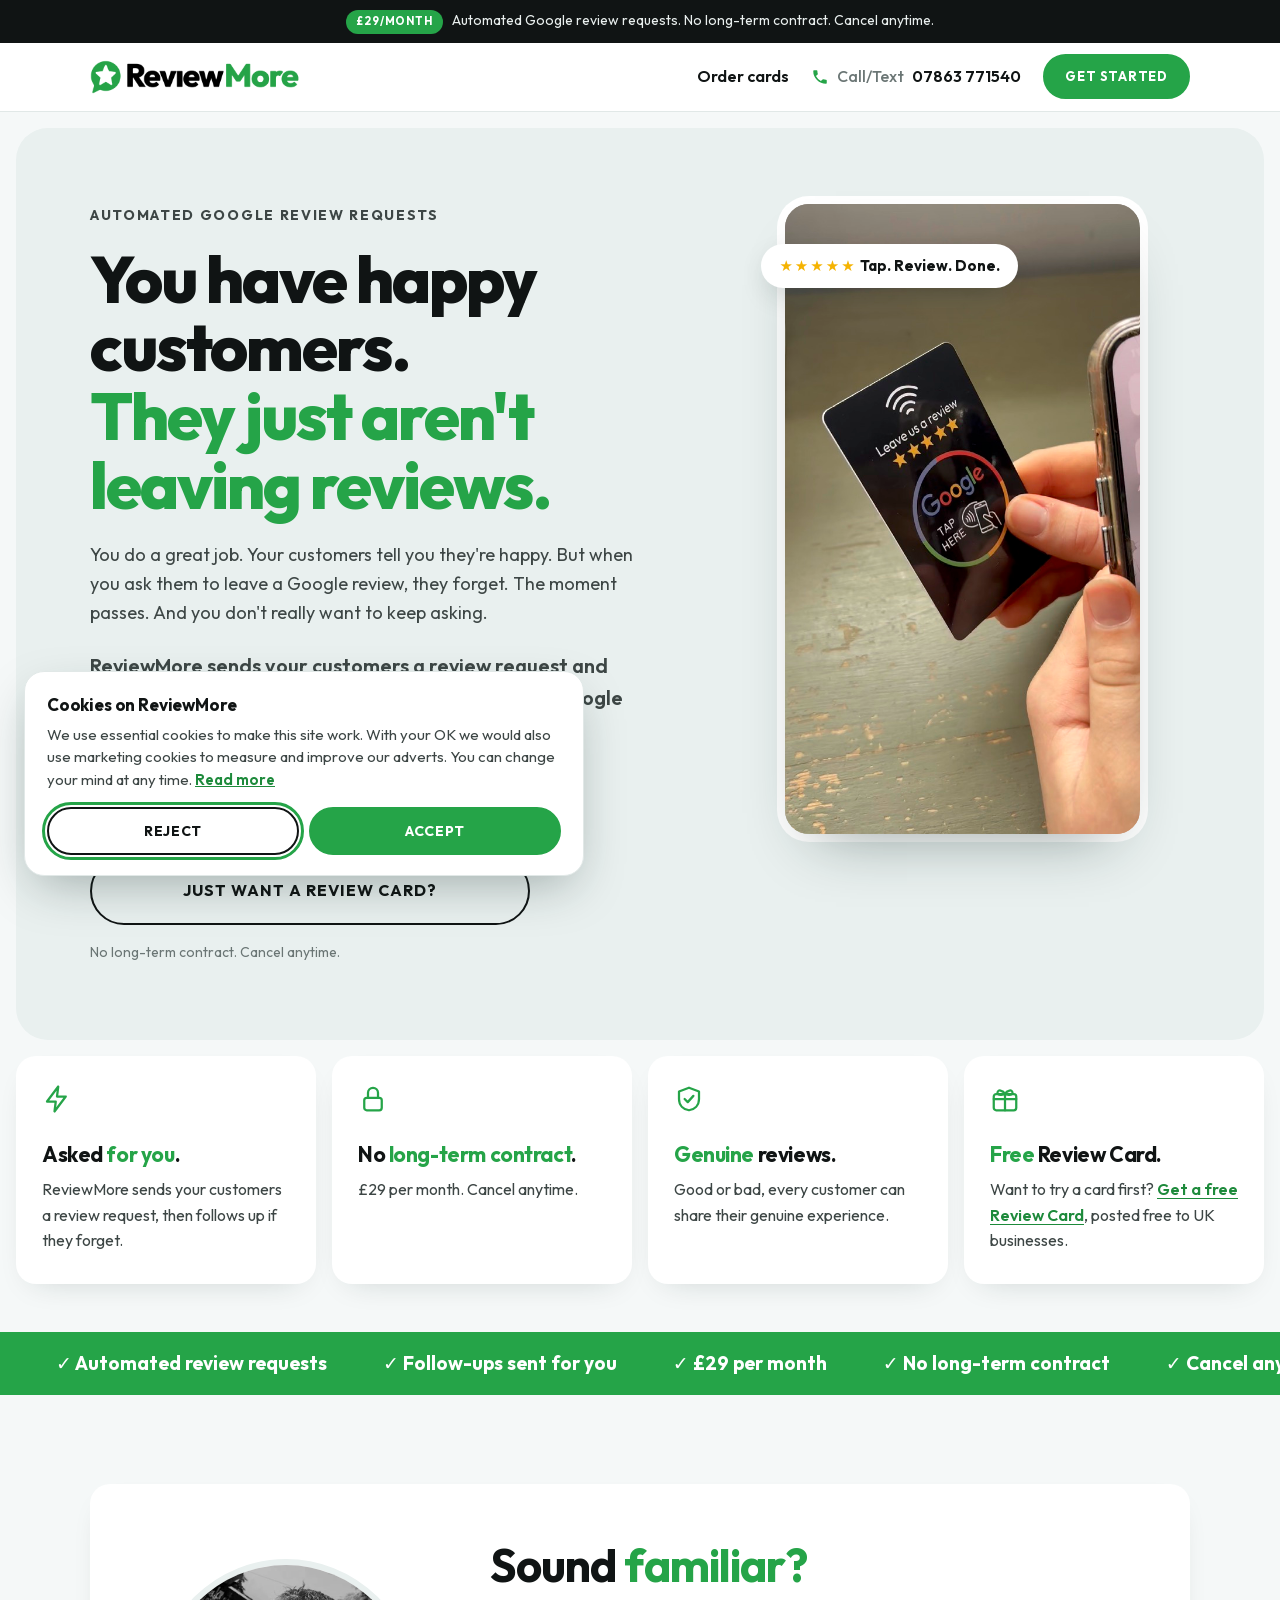
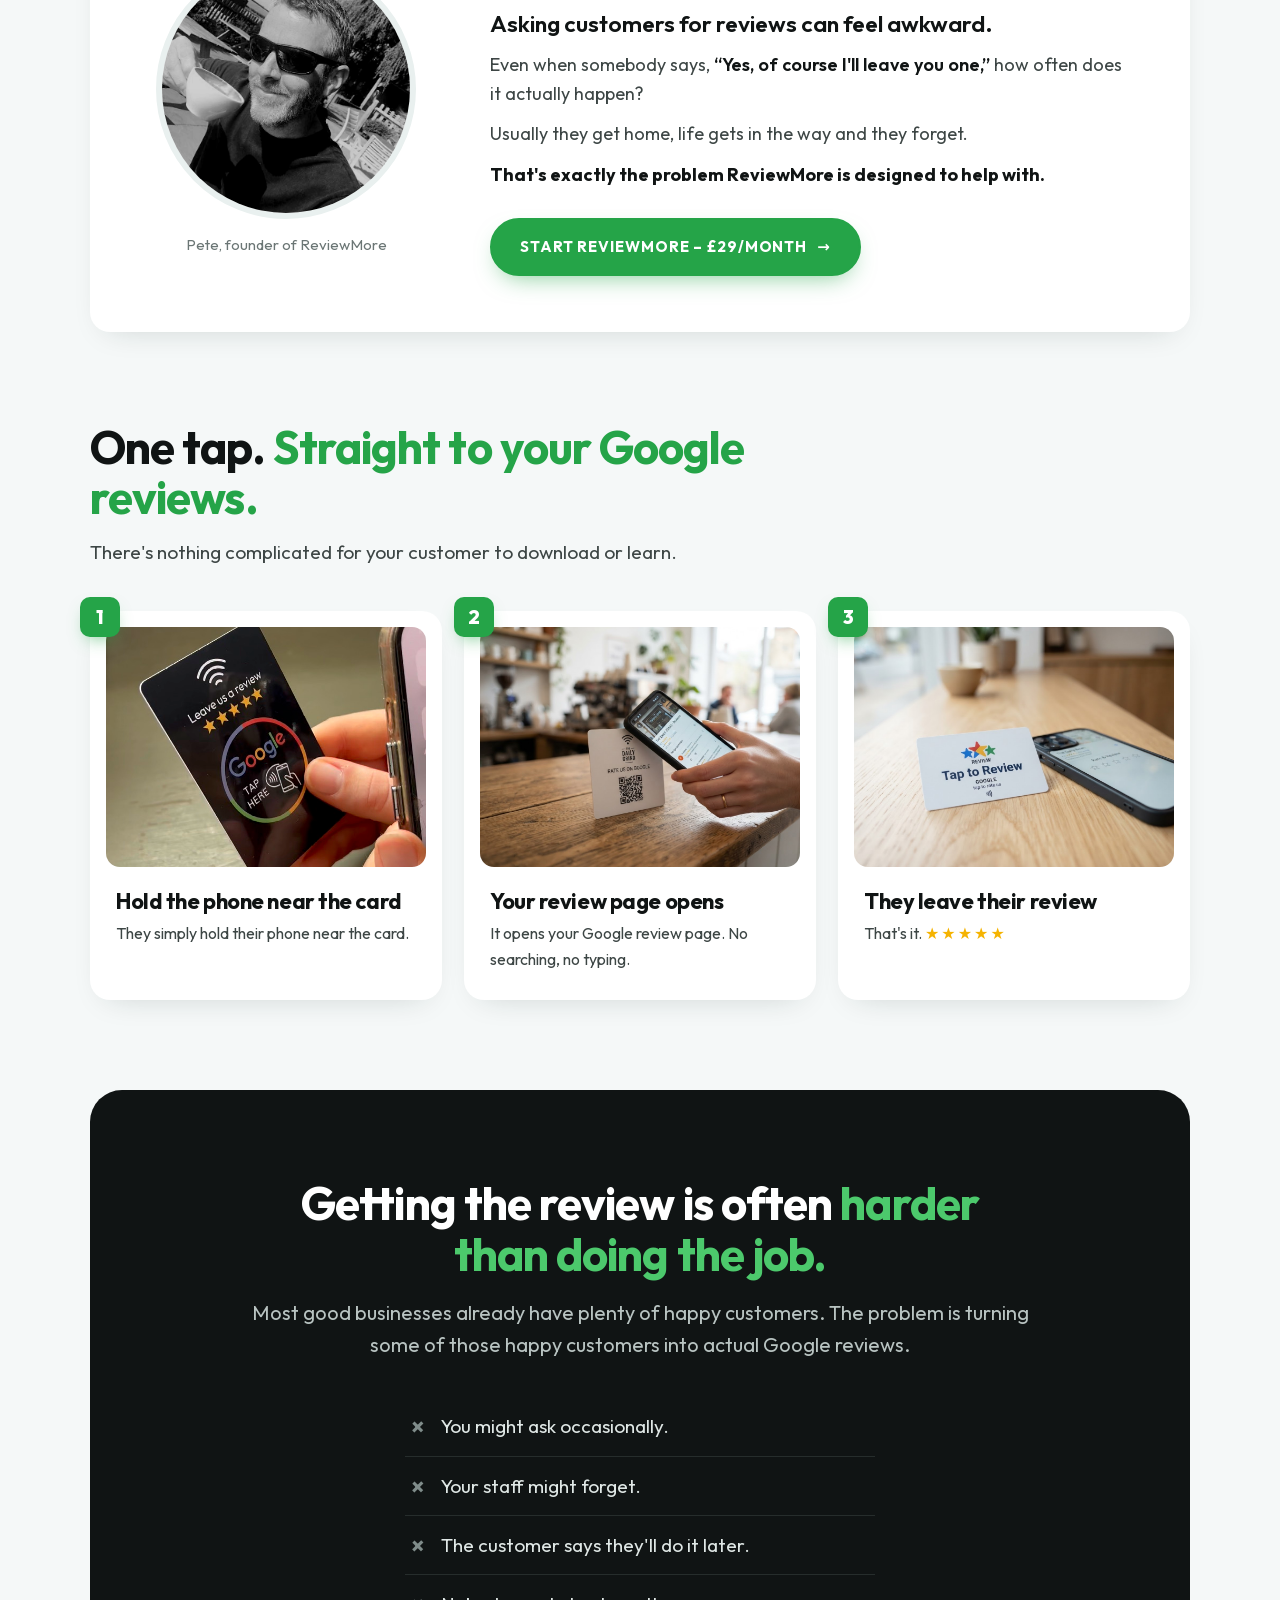
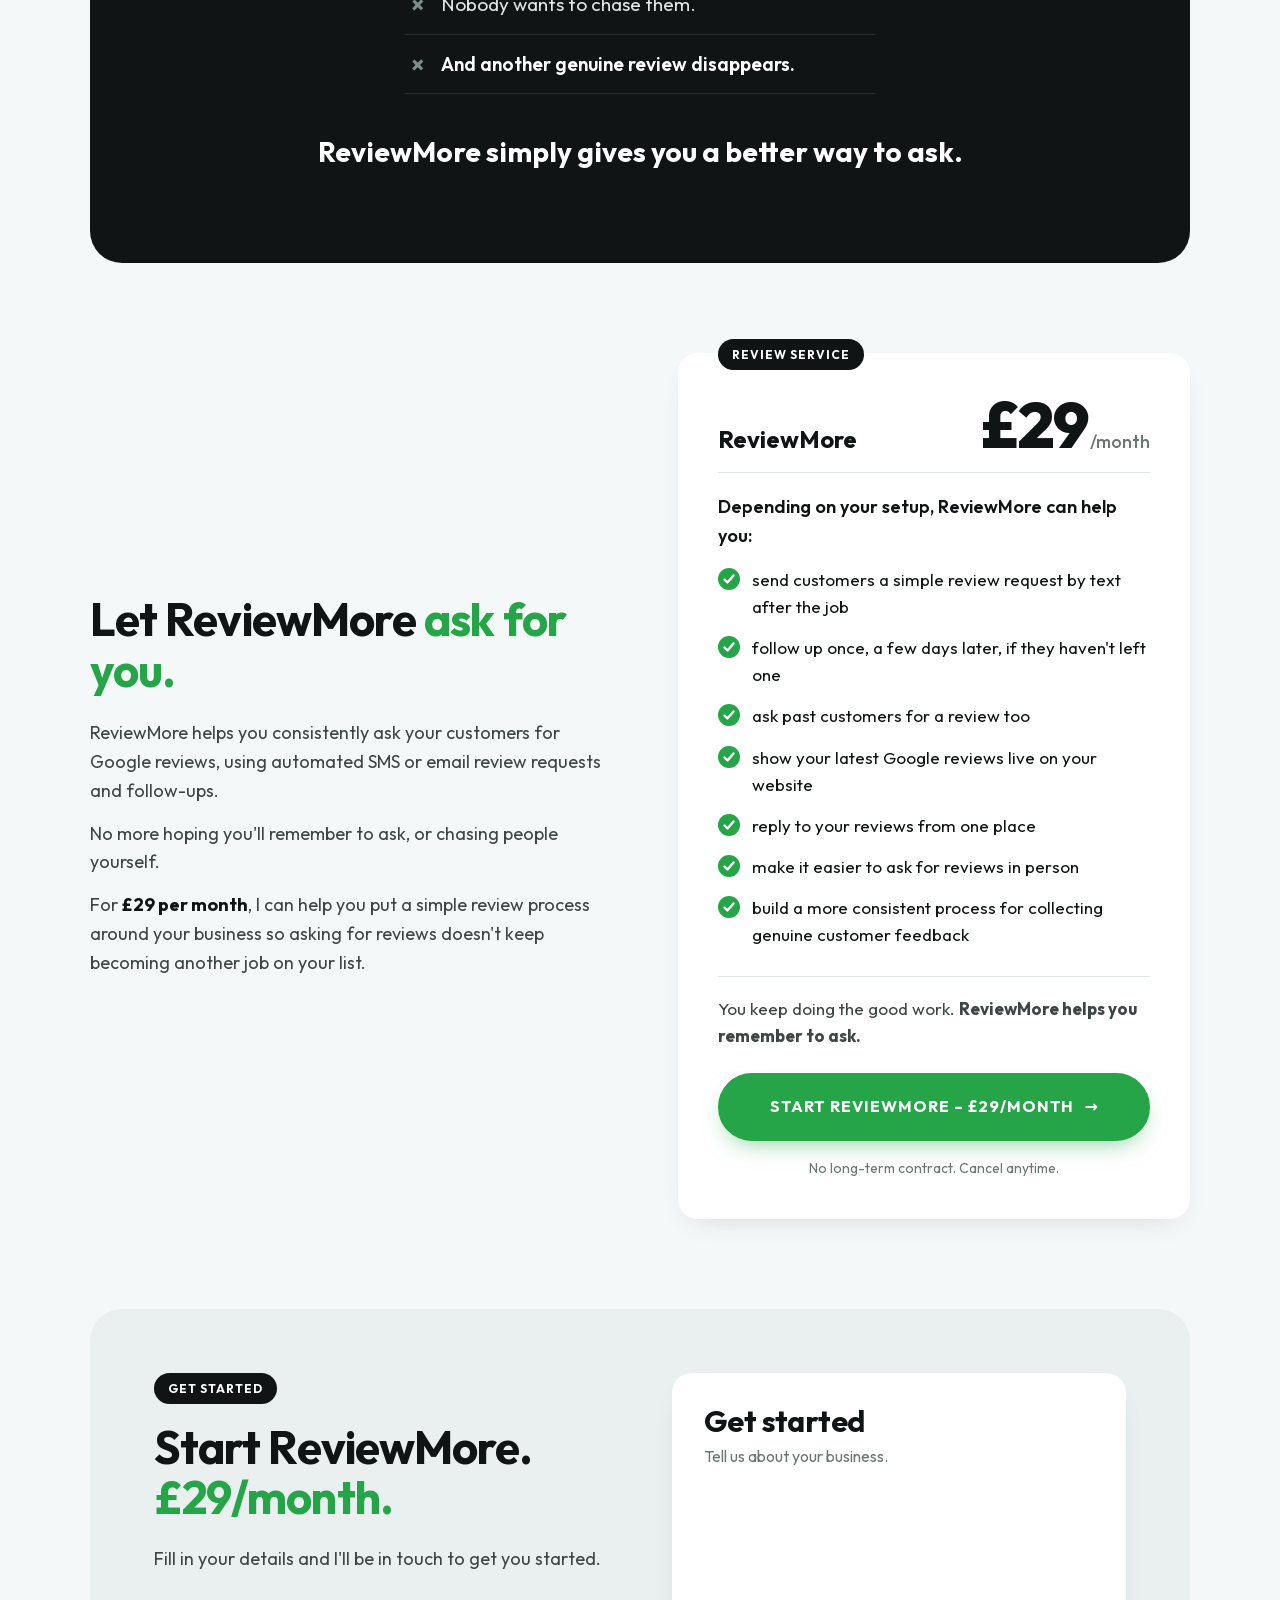
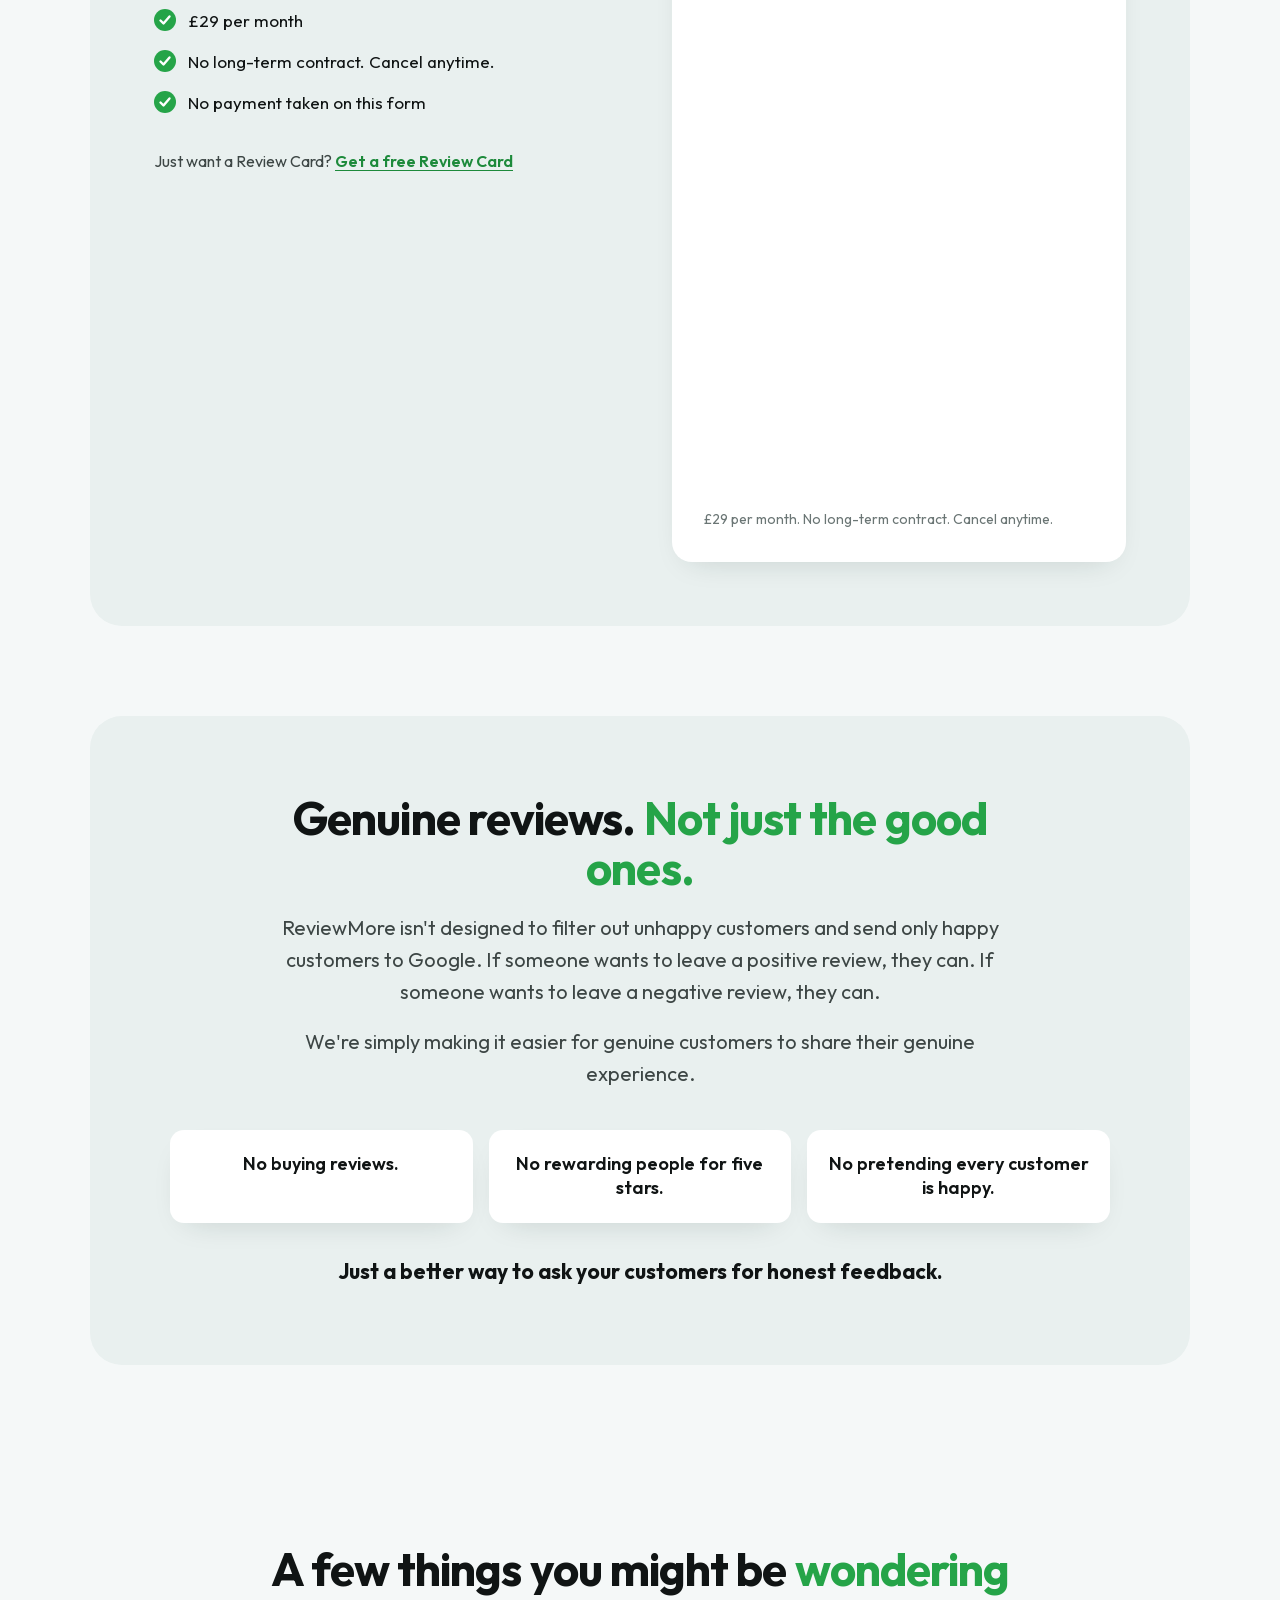
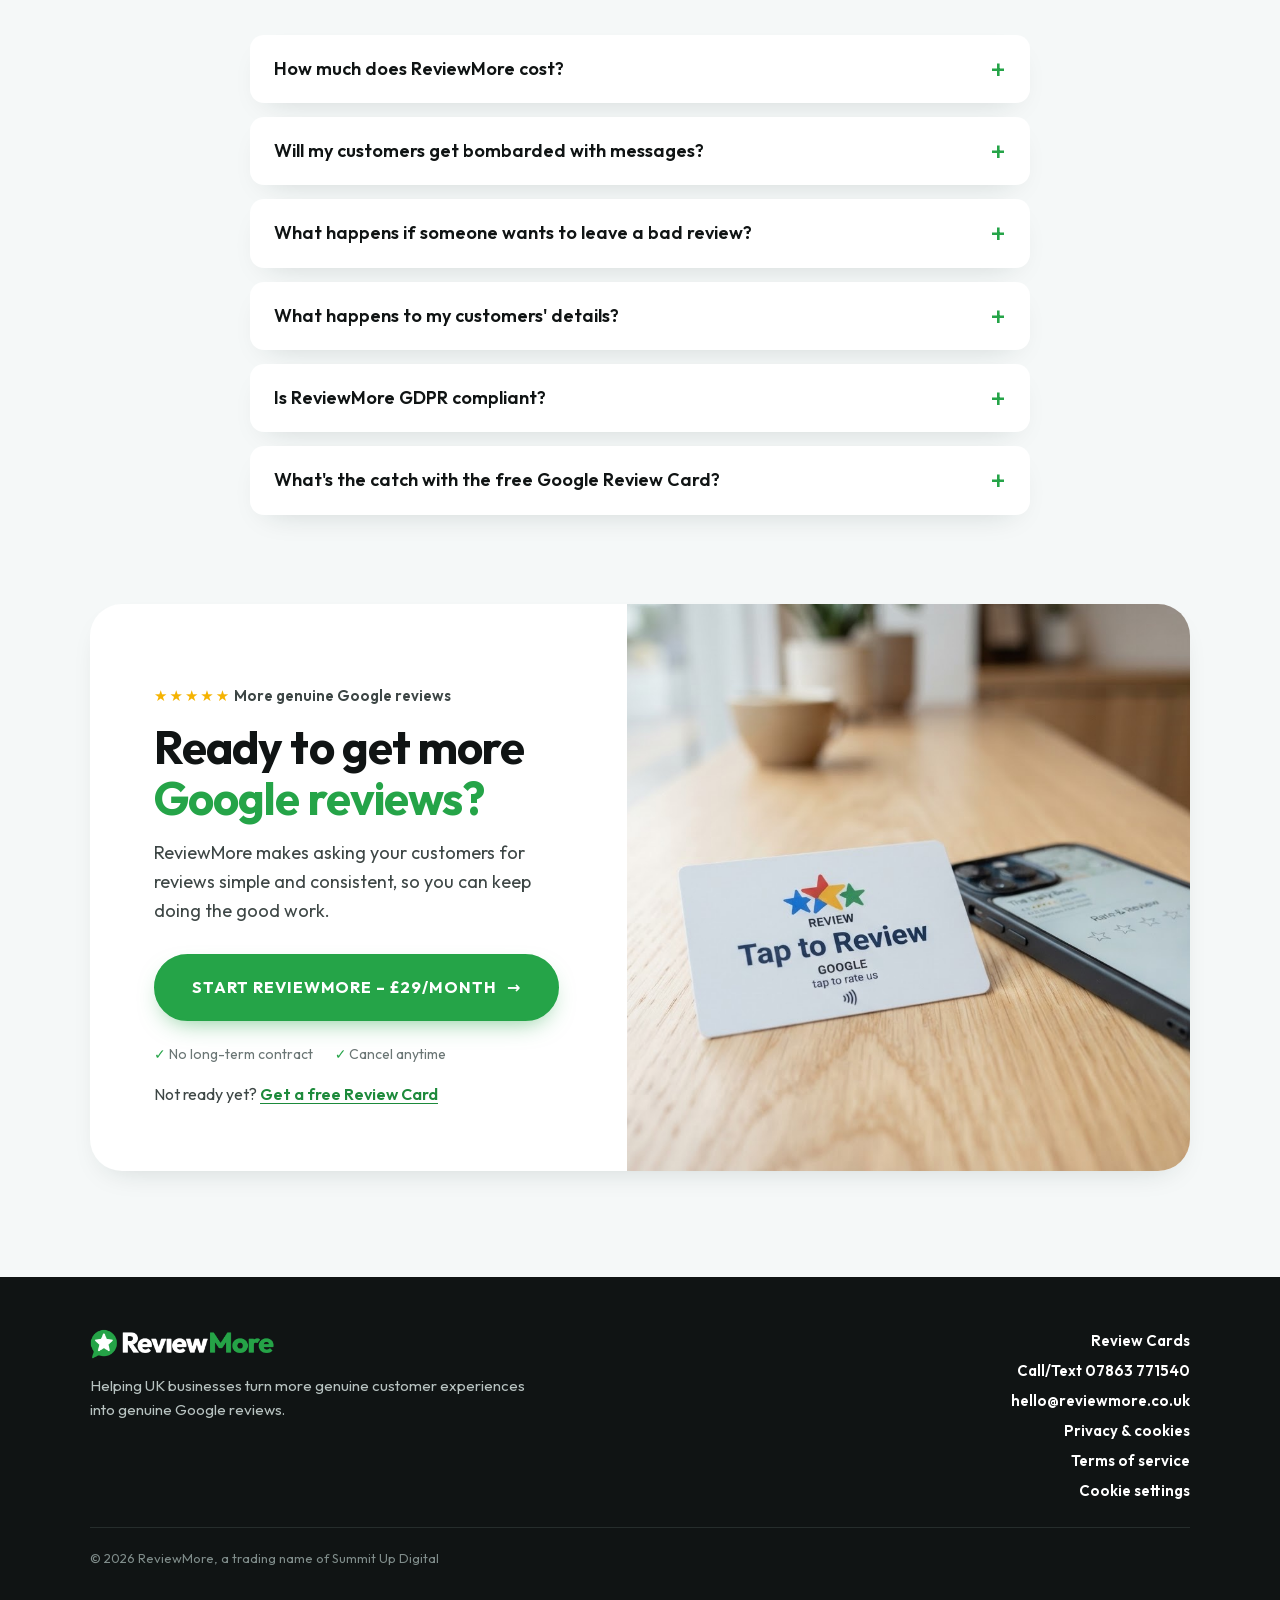
==== commit a5255527: "Homepage sign-up form; free cards move to the Order Cards page - Every 'Start ReviewMore' / 'Get sta" ====
--- a/index.html
+++ b/index.html
@@ -175,7 +175,7 @@
         <p>No more hoping you'll remember to ask, or chasing people yourself.</p>
         <p>For <strong>£29 per month</strong>, I can help you put a simple review process around your business so asking for reviews doesn't keep becoming another job on your list.</p>
       </div>
-      <div class="plan card" id="get-started">
+      <div class="plan card" id="plan">
         <span class="pill-badge pill-float">Review service</span>
         <div class="plan-head">
           <p class="plan-name">ReviewMore</p>
@@ -198,26 +198,24 @@
     </div>
   </section>
 
-  <!-- 6. Free card offer + form (secondary offer; the Order Cards page links to #free-card) -->
-  <section id="free-card" class="section offer">
+  <!-- 6. Sign-up form: every "Start ReviewMore" / "Get started" button scrolls here -->
+  <section class="section offer">
     <div class="wrap">
       <div class="offer-panel">
         <div class="offer-copy">
-          <span class="pill-badge">Your free card</span>
-          <h2>Try it in your own business. <span class="hl">Free.</span></h2>
-          <p>I'll send you one of our generic Google Review tap cards to try for yourself.</p>
-          <p>Put it on your counter, keep it at reception, take it with you to jobs or hand it to a customer when you've finished.</p>
-          <p><strong>Let them tap it and see how easy it is.</strong></p>
+          <span class="pill-badge">Get started</span>
+          <h2>Start ReviewMore. <span class="hl">£29/month.</span></h2>
+          <p>Fill in your details and I'll be in touch to get you started.</p>
           <ul class="ticks">
-            <li>One free card per UK business</li>
-            <li>Posted within 3 working days</li>
-            <li>No payment details required</li>
-            <li>No subscription required</li>
+            <li>£29 per month</li>
+            <li>No long-term contract. Cancel anytime.</li>
+            <li>No payment taken on this form</li>
           </ul>
-        </div>
-        <div class="form-card">
-          <h3>Want one?</h3>
-          <p class="form-sub">Tell us where to send it.</p>
+          <p class="final-alt">Just want a Review Card? <a href="review-cards/">Get a free Review Card</a></p>
+        </div>
+        <div class="form-card" id="get-started">
+          <h3>Get started</h3>
+          <p class="form-sub">Tell us about your business.</p>
           <div class="form-embed">
             <iframe
               src="https://api.leadconnectorhq.com/widget/form/2TmJIOQ981VhvHiEQAja"
@@ -231,9 +229,10 @@
               data-height="600"
               data-layout-iframe-id="inline-2TmJIOQ981VhvHiEQAja"
               data-form-id="2TmJIOQ981VhvHiEQAja"
-              title="Free Google Review Card request form">
+              title="ReviewMore sign-up form">
             </iframe>
           </div>
+          <p class="micro">£29 per month. No long-term contract. Cancel anytime.</p>
         </div>
       </div>
     </div>
@@ -365,13 +364,15 @@
     if (p && p.catch) p.catch(function () {});
   });
 
-  // Where every "Start ReviewMore" button (marked data-signup) goes.
-  // PLACEHOLDER: for now this just scrolls to the £29 plan box. When the sign-up
-  // route exists, put its address here and all the buttons follow.
+  // Where every "Start ReviewMore" / "Get started" button (marked data-signup) goes:
+  // the sign-up form further down this page.
   var SIGNUP_URL = '#get-started';
   document.querySelectorAll('[data-signup]').forEach(function (a) { a.setAttribute('href', SIGNUP_URL); });
 
-  // Hide the sticky phone button while either offer (the £29 plan or the free card form) is on screen
+  // Free cards are now requested on the Order Cards page. Send old #free-card links there.
+  if (location.hash === '#free-card') location.replace('review-cards/#cards');
+
+  // Hide the sticky phone button while the form or the £29 plan box is on screen
   var cta = document.querySelector('.mobile-cta');
   if ('IntersectionObserver' in window && cta) {
     var seen = {};
@@ -379,7 +380,7 @@
       entries.forEach(function (e) { seen[e.target.id] = e.isIntersecting; });
       cta.classList.toggle('is-hidden', Object.keys(seen).some(function (k) { return seen[k]; }));
     }, { threshold: 0.15 });
-    ['get-started', 'free-card'].forEach(function (id) { var el = document.getElementById(id); if (el) io.observe(el); });
+    ['get-started', 'plan'].forEach(function (id) { var el = document.getElementById(id); if (el) io.observe(el); });
   }
 </script>
 <script src="/js/cookie-consent.js"></script>
--- a/css/styles.css
+++ b/css/styles.css
@@ -365,7 +365,7 @@
 }
 
 /* Homepage CTA hierarchy: primary service buttons, secondary text links */
-#get-started { scroll-margin-top: 96px; }
+#get-started { scroll-margin-top: 92px; }
 .hero-actions { max-width: 440px; }
 .feature-cards a { color: var(--green-dark); font-weight: 600; text-underline-offset: 3px; }
 .plan .micro { text-align: center; }
@@ -381,3 +381,4 @@
   .plan-head { flex-wrap: wrap; }
 }
 .media-tag { white-space: nowrap; }
+.offer-copy .final-alt { margin-top: 26px; }
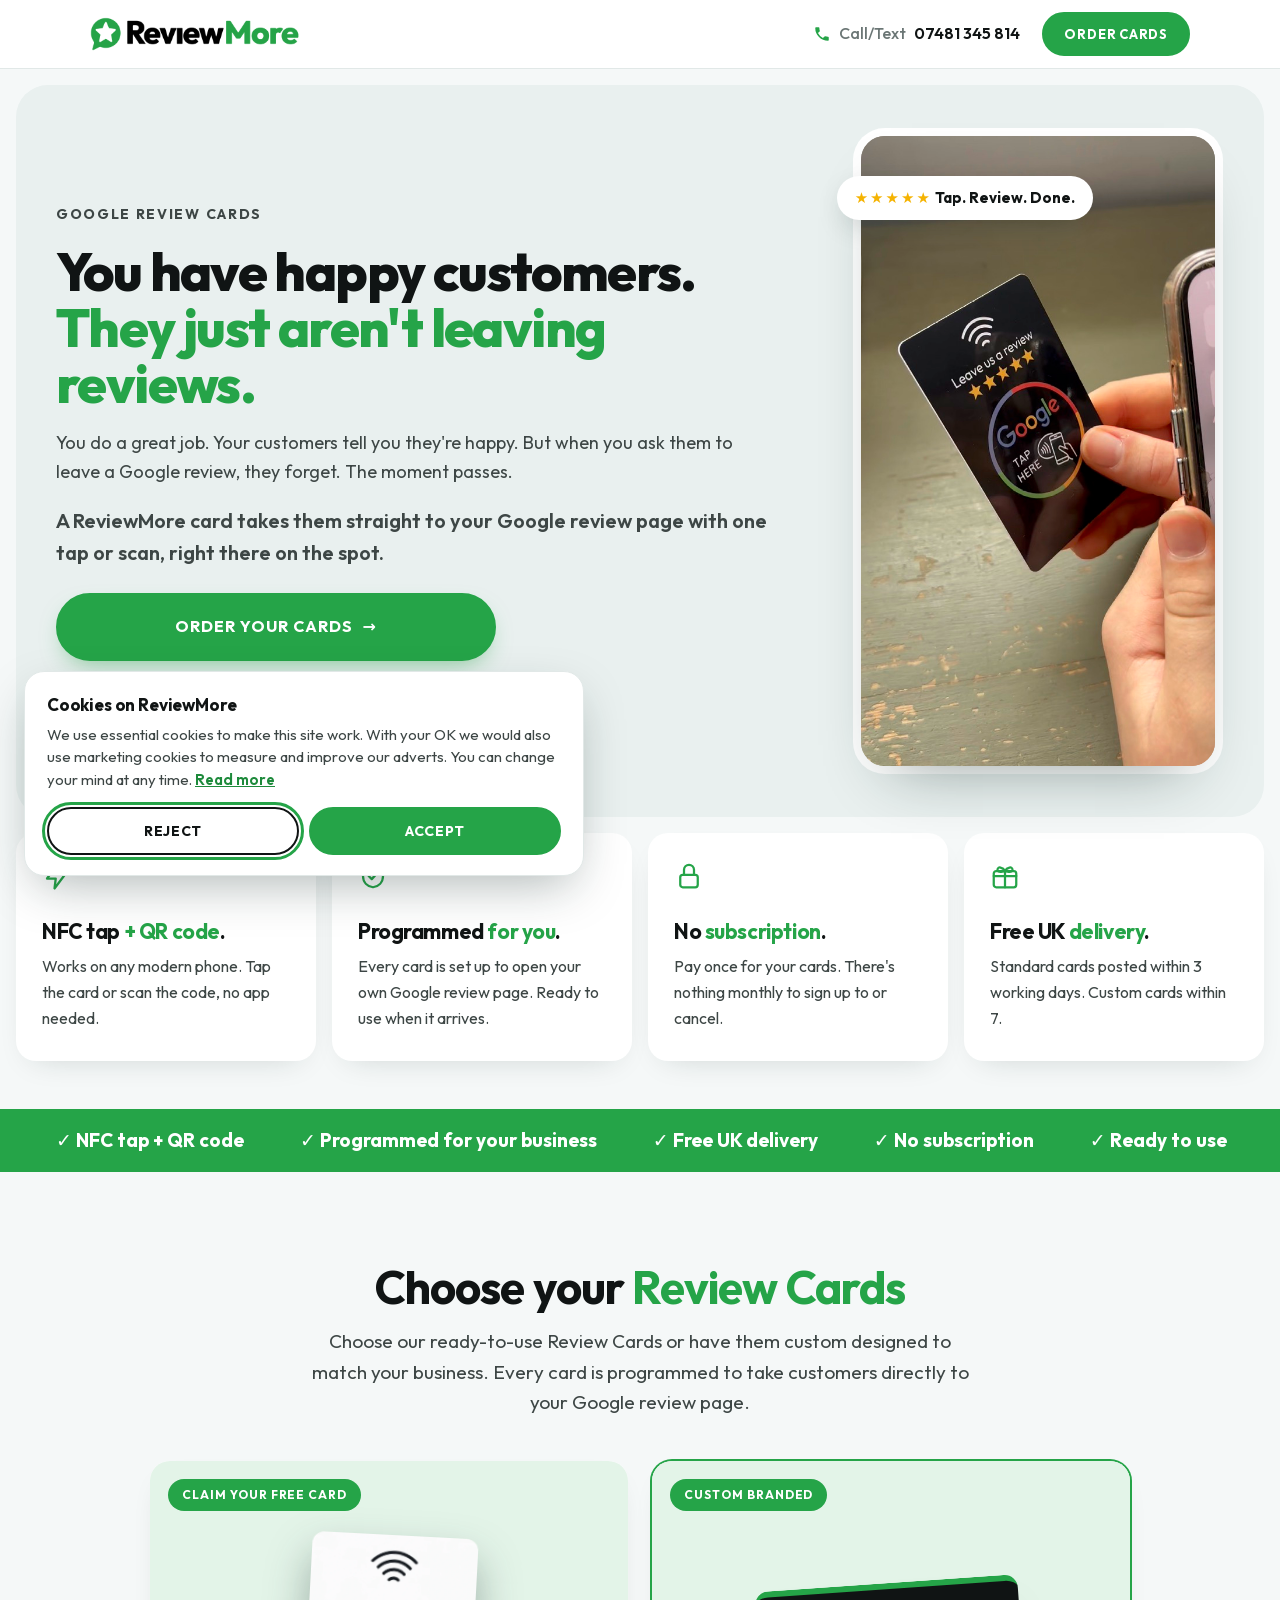
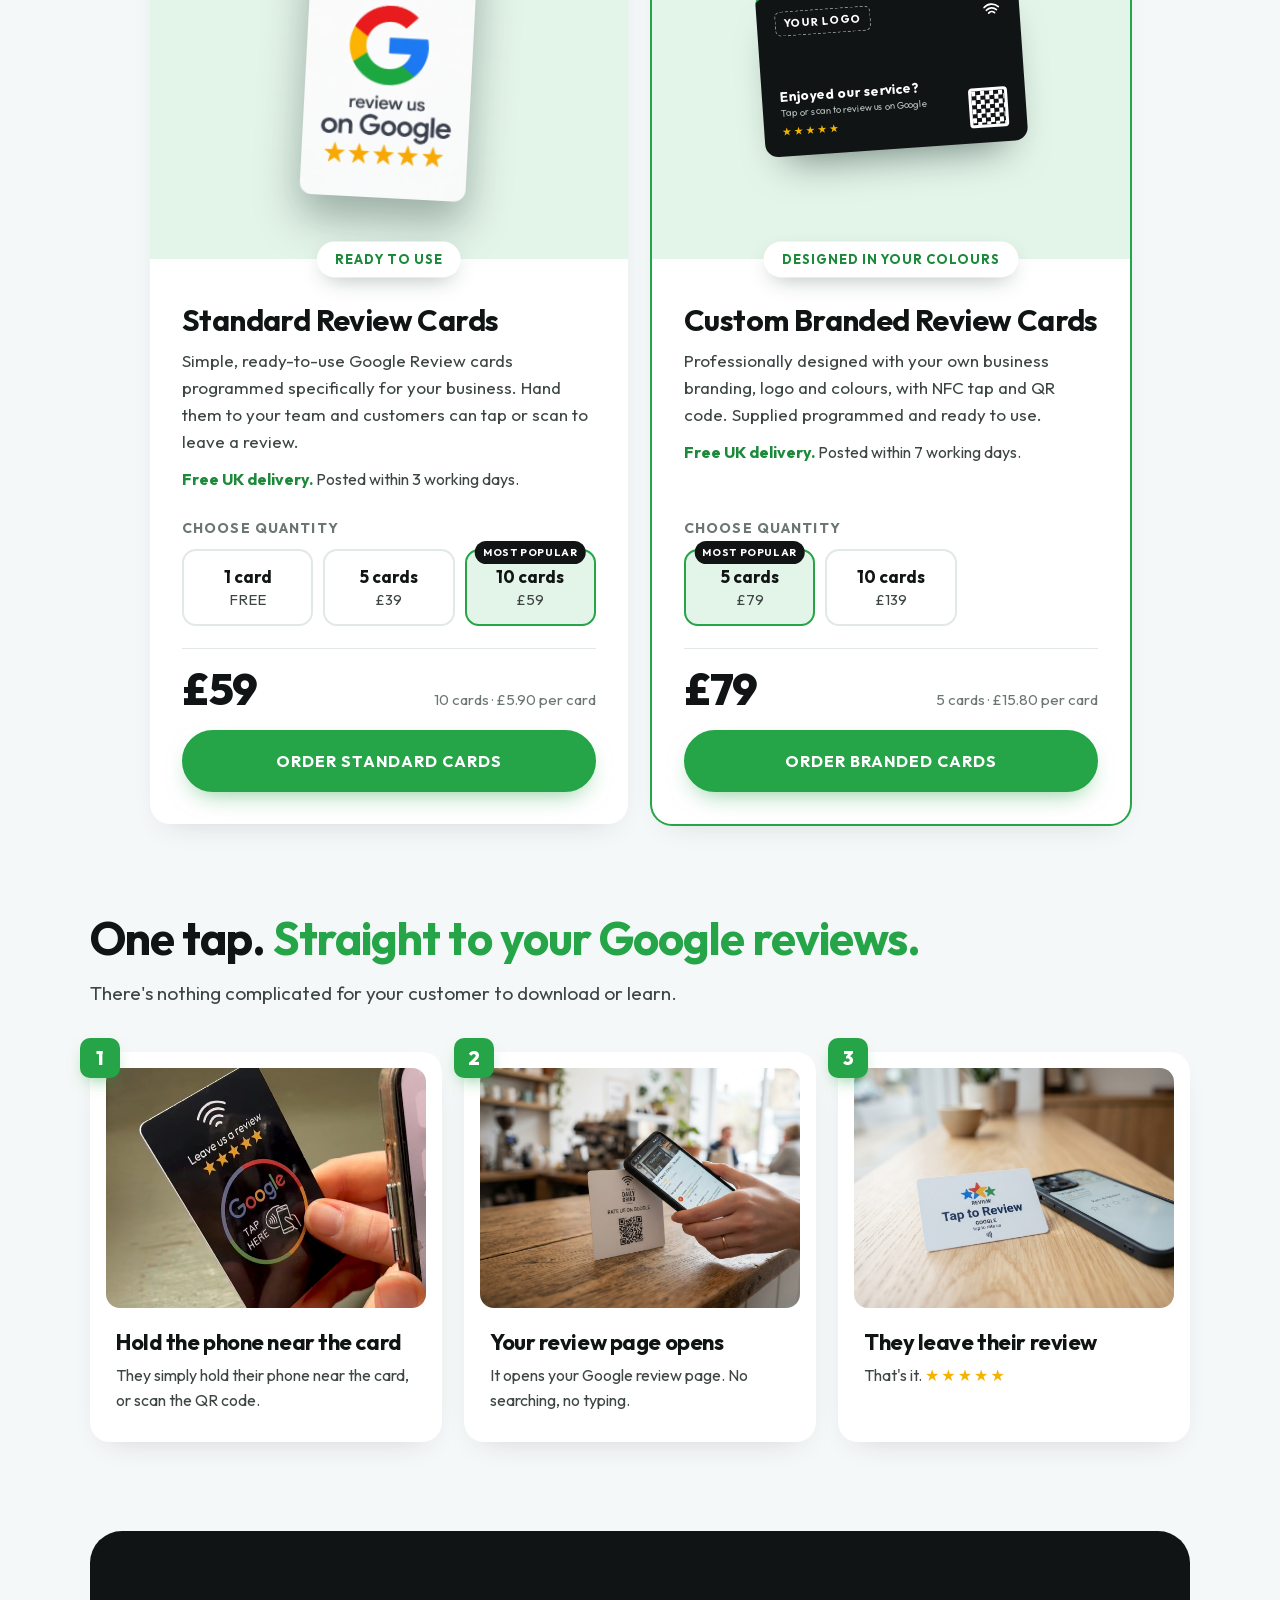
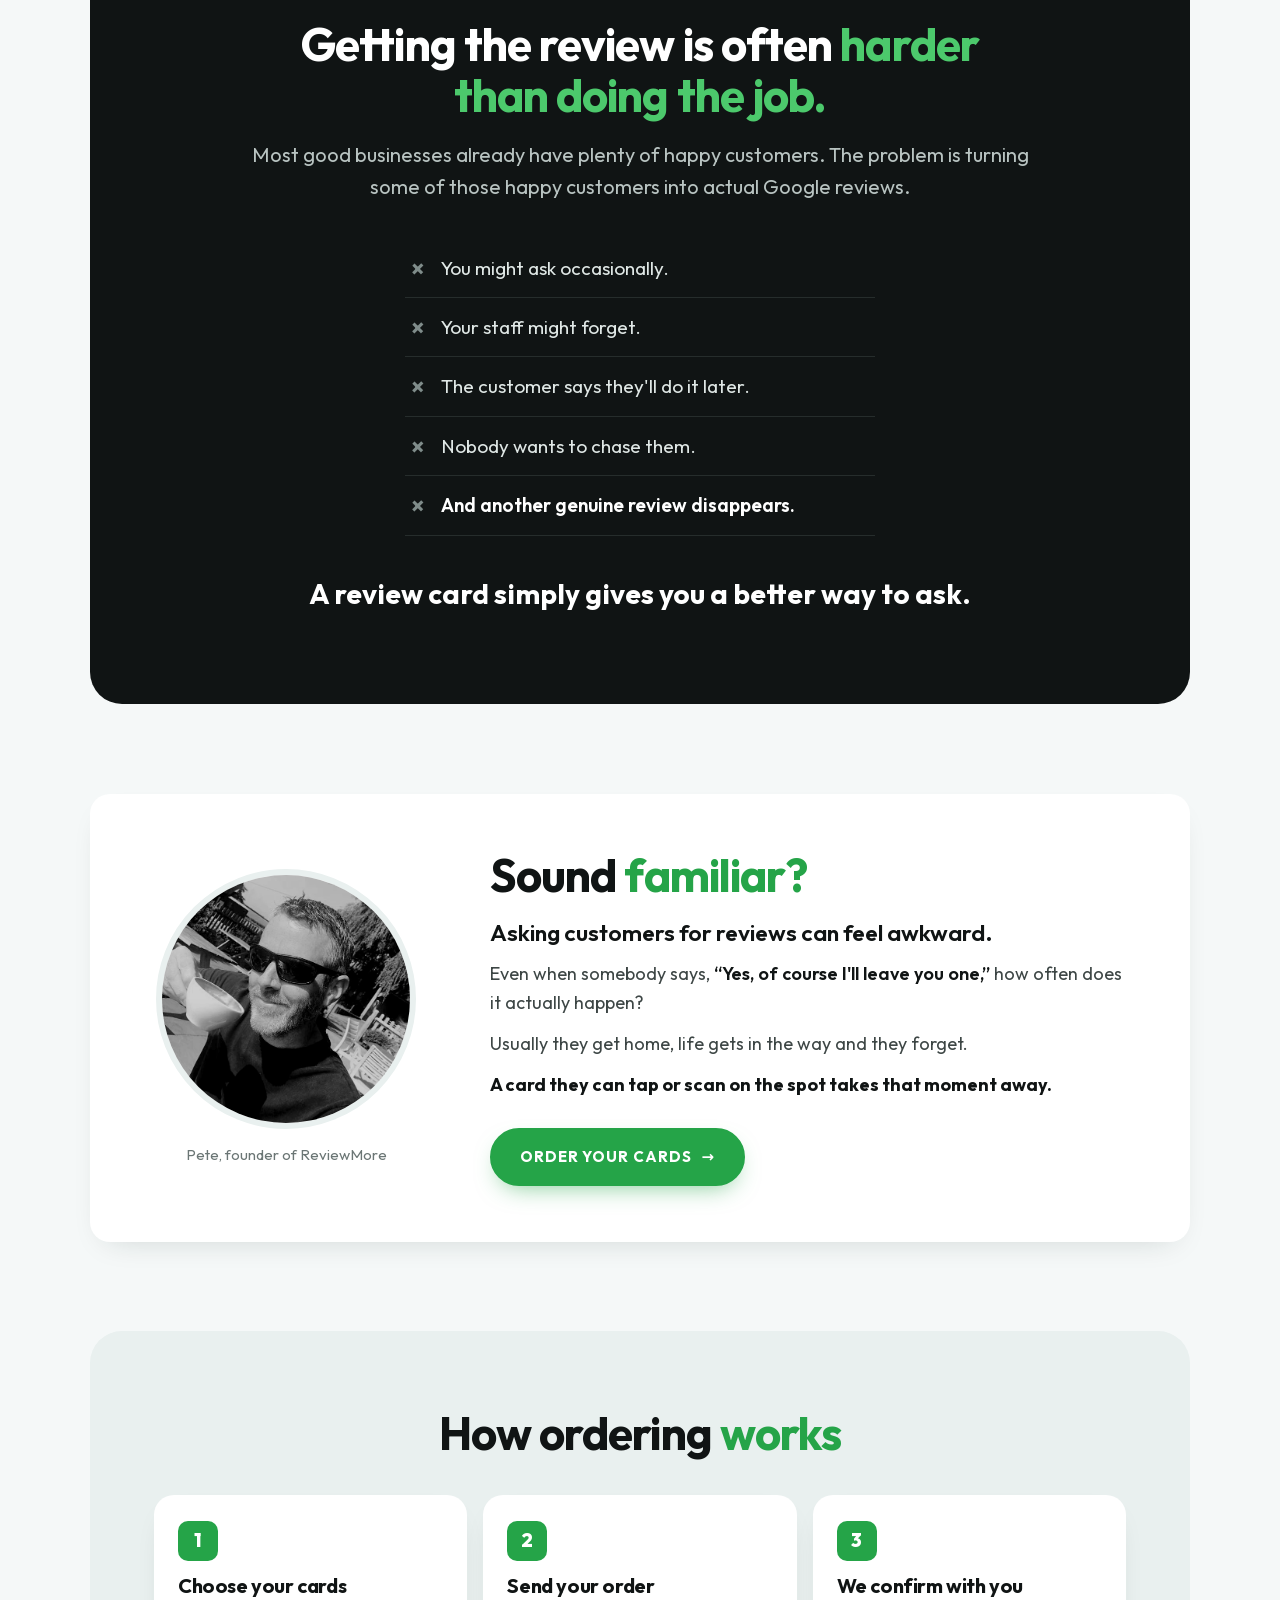
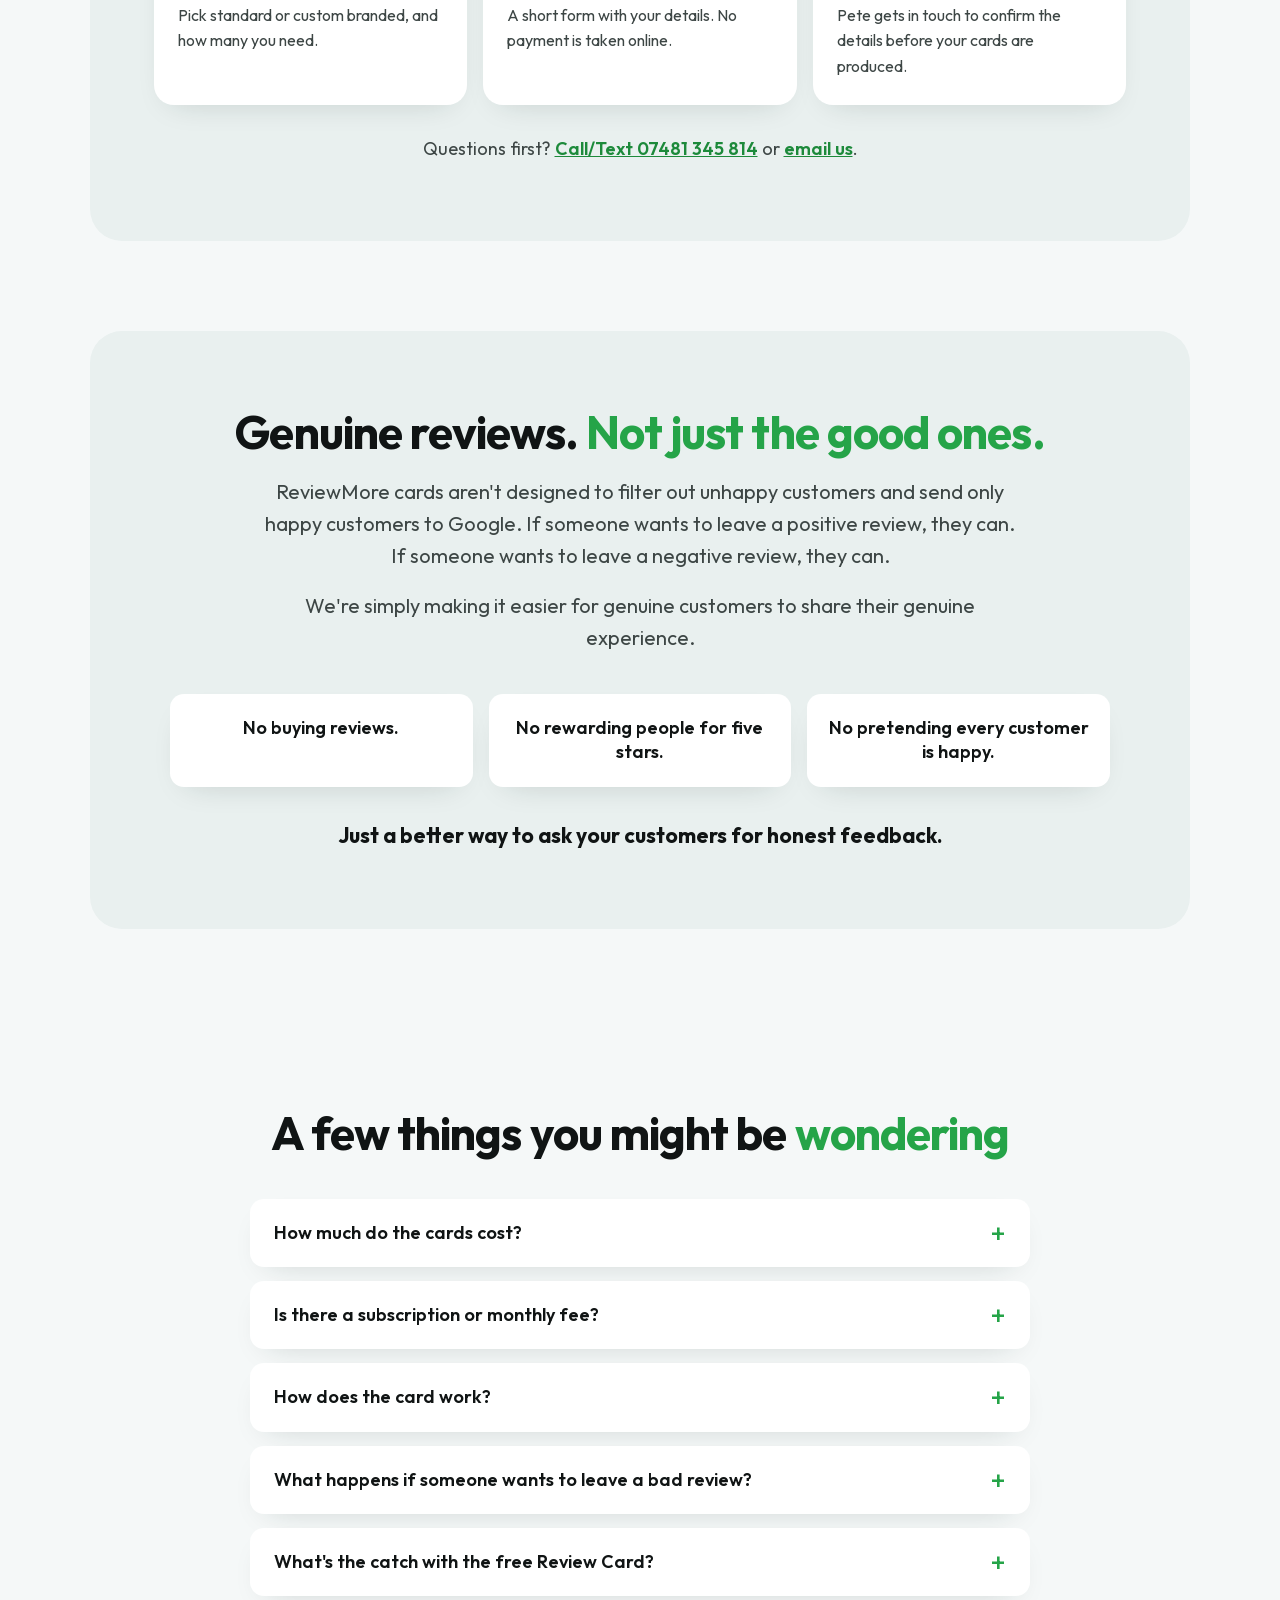
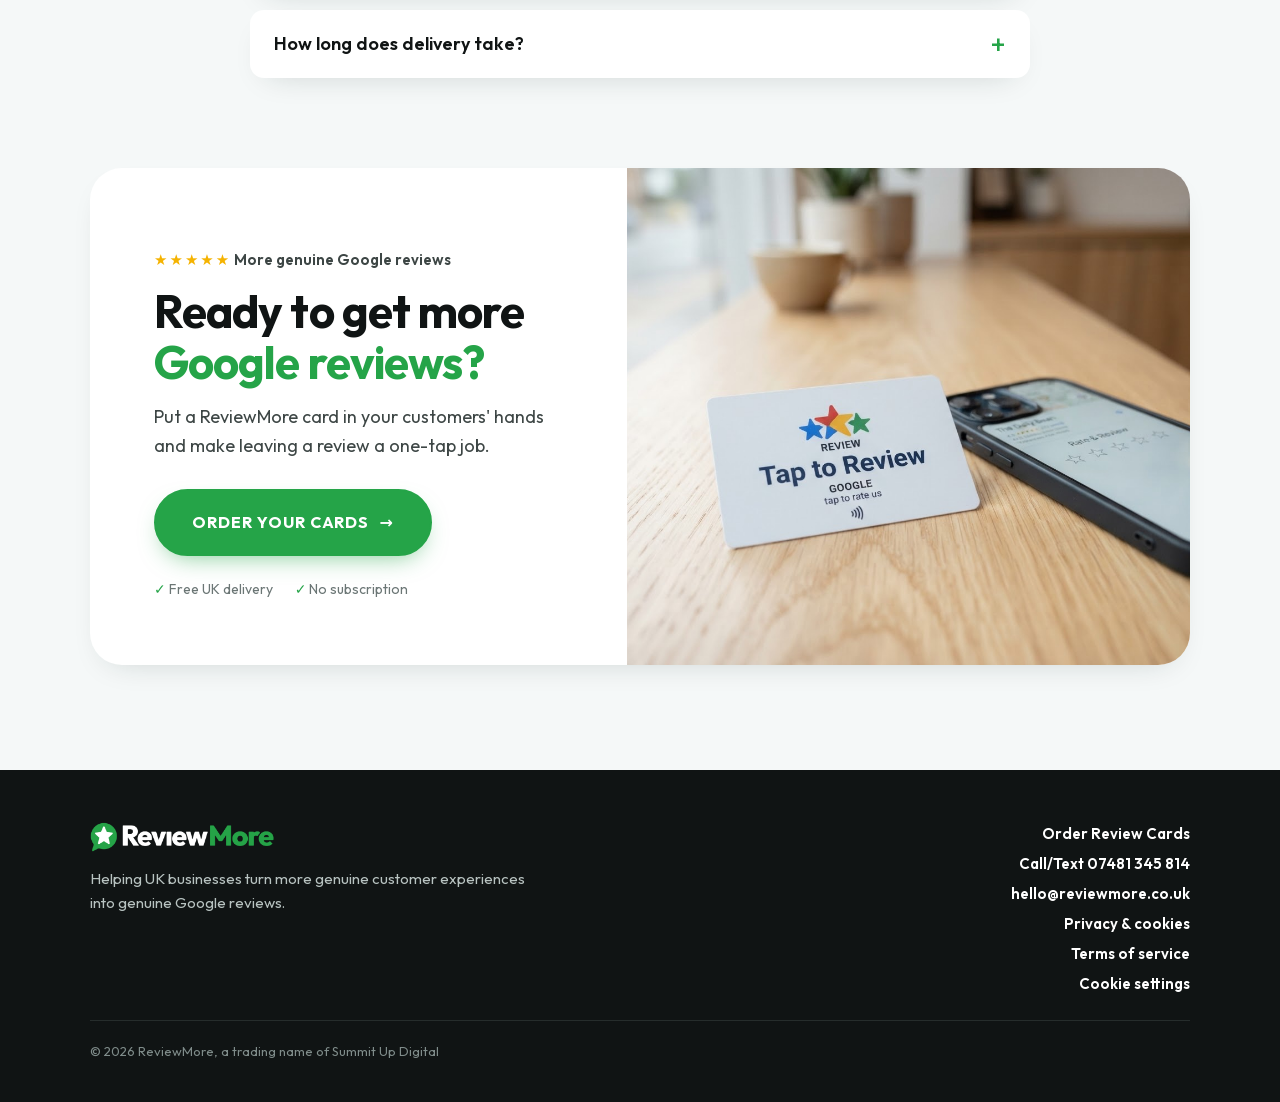
==== commit dd39e456: "One-page cards-only site: remove £29 automation service, drop 1-card custom option, new phone number" ====
--- a/index.html
+++ b/index.html
@@ -3,33 +3,30 @@
 <head>
   <meta charset="utf-8">
   <meta name="viewport" content="width=device-width, initial-scale=1">
-  <title>ReviewMore | Automated Google review requests for local businesses – £29/month</title>
-  <meta name="description" content="Get more Google reviews without having to ask every customer. ReviewMore sends automated SMS or email review requests and follow-ups for £29/month. Cancel anytime.">
-  <link rel="icon" href="favicon.ico" sizes="any">
-  <link rel="icon" href="favicon-32.png" type="image/png" sizes="32x32">
-  <link rel="icon" href="favicon-192.png" type="image/png" sizes="192x192">
-  <link rel="apple-touch-icon" href="apple-touch-icon.png">
-  <link rel="preload" href="fonts/outfit-latin.woff2" as="font" type="font/woff2" crossorigin>
-  <link rel="preload" as="image" href="Images/video-poster.jpg">
-  <link rel="stylesheet" href="css/styles.css">
-  <link rel="stylesheet" href="css/cookie-consent.css">
+  <title>Google Review Cards | NFC &amp; QR Review Cards for Local Businesses | ReviewMore</title>
+  <meta name="description" content="NFC and QR Google Review cards for local businesses. Customers tap or scan and land straight on your Google review page. Standard or custom branded cards, free UK delivery.">
+  <link rel="canonical" href="https://reviewmore.co.uk/">
+  <link rel="icon" href="/favicon.ico" sizes="any">
+  <link rel="icon" href="/favicon-32.png" type="image/png" sizes="32x32">
+  <link rel="icon" href="/favicon-192.png" type="image/png" sizes="192x192">
+  <link rel="apple-touch-icon" href="/apple-touch-icon.png">
+  <link rel="preload" href="/fonts/outfit-latin.woff2" as="font" type="font/woff2" crossorigin>
+  <link rel="preload" as="image" href="/Images/video-poster.jpg">
+  <link rel="stylesheet" href="/css/styles.css">
+  <link rel="stylesheet" href="/css/review-cards.css">
+  <link rel="stylesheet" href="/css/cookie-consent.css">
 </head>
 <body>
 
-<div class="topbar">
-  <p><span class="topbar-badge">£29/month</span> Automated Google review requests. No long-term contract. Cancel anytime.</p>
-</div>
-
 <header class="site-header">
   <div class="wrap header-inner">
-    <a href="#top" class="logo" aria-label="ReviewMore home"><img src="Images/logo/reviewmore-logo.png" width="1252" height="203" alt="ReviewMore"></a>
+    <a href="#top" class="logo" aria-label="ReviewMore home"><img src="/Images/logo/reviewmore-logo.png" width="1252" height="203" alt="ReviewMore"></a>
     <div class="header-actions">
-      <a href="review-cards/" class="header-link">Order cards</a>
-      <a href="tel:07863771540" class="header-phone">
+      <a href="tel:07481345814" class="header-phone">
         <svg viewBox="0 0 24 24" aria-hidden="true"><path d="M6.6 10.8a15.1 15.1 0 0 0 6.6 6.6l2.2-2.2a1 1 0 0 1 1-.25 11.4 11.4 0 0 0 3.6.57 1 1 0 0 1 1 1V20a1 1 0 0 1-1 1A17 17 0 0 1 3 4a1 1 0 0 1 1-1h3.5a1 1 0 0 1 1 1c0 1.25.2 2.45.57 3.6a1 1 0 0 1-.25 1z"/></svg>
-        <span class="header-phone-label">Call/Text</span> <span class="header-phone-number">07863 771540</span>
+        <span class="header-phone-label">Call/Text</span> <span class="header-phone-number">07481 345 814</span>
       </a>
-      <a href="#get-started" data-signup class="btn btn-small">Get started</a>
+      <a href="#cards" class="btn btn-small">Order cards</a>
     </div>
   </div>
 </header>
@@ -41,22 +38,21 @@
     <div class="hero-panel">
       <div class="hero-grid">
         <div class="hero-copy">
-          <p class="eyebrow">Automated Google review requests</p>
+          <p class="eyebrow">Google Review Cards</p>
           <h1>You have happy customers. <span class="hl">They just aren't leaving reviews.</span></h1>
-          <p>You do a great job. Your customers tell you they're happy. But when you ask them to leave a Google review, they forget. The moment passes. And you don't really want to keep asking.</p>
-          <p class="hero-strong">ReviewMore sends your customers a review request and follows up if they forget, so you get more genuine Google reviews without having to remember to ask.</p>
+          <p>You do a great job. Your customers tell you they're happy. But when you ask them to leave a Google review, they forget. The moment passes.</p>
+          <p class="hero-strong">A ReviewMore card takes them straight to your Google review page with one tap or scan, right there on the spot.</p>
           <div class="hero-actions">
-            <a href="#get-started" data-signup class="btn btn-big">Start ReviewMore – £29/month <span aria-hidden="true">→</span></a>
-            <a href="review-cards/" class="btn btn-big btn-outline">Just want a Review Card?</a>
-          </div>
-          <p class="micro">No long-term contract. Cancel anytime.</p>
+            <a href="#cards" class="btn btn-big">Order your cards <span aria-hidden="true">→</span></a>
+          </div>
+          <p class="micro">Free UK delivery. Your first standard card is free.</p>
         </div>
 
         <div class="hero-media">
           <div class="video-frame">
-            <video class="loop-video" autoplay muted loop playsinline disablepictureinpicture disableremoteplayback preload="auto" poster="Images/video-poster.jpg" aria-label="A ReviewMore Google review card being tapped with a phone">
-              <source src="video/review-card-mobile.mp4" type="video/mp4" media="(max-width: 700px)">
-              <source src="video/review-card.mp4" type="video/mp4">
+            <video class="loop-video" autoplay muted loop playsinline disablepictureinpicture disableremoteplayback preload="auto" poster="/Images/video-poster.jpg" aria-label="A ReviewMore Google review card being tapped with a phone">
+              <source src="/video/review-card-mobile.mp4" type="video/mp4" media="(max-width: 700px)">
+              <source src="/video/review-card.mp4" type="video/mp4">
             </video>
           </div>
           <p class="media-tag"><span class="stars" aria-hidden="true">★★★★★</span> Tap. Review. Done.</p>
@@ -67,52 +63,102 @@
     <ul class="feature-cards">
       <li>
         <svg viewBox="0 0 24 24" aria-hidden="true"><path d="M13 2 4 14h7l-1 8 9-12h-7z"/></svg>
-        <h3>Asked <span class="hl">for you</span>.</h3>
-        <p>ReviewMore sends your customers a review request, then follows up if they forget.</p>
+        <h3>NFC tap <span class="hl">+ QR code</span>.</h3>
+        <p>Works on any modern phone. Tap the card or scan the code, no app needed.</p>
+      </li>
+      <li>
+        <svg viewBox="0 0 24 24" aria-hidden="true"><path d="M12 3 4 6v6c0 5 3.4 8.3 8 9 4.6-.7 8-4 8-9V6z"/><path d="m8.5 12 2.5 2.5 4.5-5"/></svg>
+        <h3>Programmed <span class="hl">for you</span>.</h3>
+        <p>Every card is set up to open your own Google review page. Ready to use when it arrives.</p>
       </li>
       <li>
         <svg viewBox="0 0 24 24" aria-hidden="true"><rect x="5" y="11" width="14" height="10" rx="2"/><path d="M8 11V7a4 4 0 0 1 8 0v4"/></svg>
-        <h3>No <span class="hl">long-term contract</span>.</h3>
-        <p>£29 per month. Cancel anytime.</p>
-      </li>
-      <li>
-        <svg viewBox="0 0 24 24" aria-hidden="true"><path d="M12 3 4 6v6c0 5 3.4 8.3 8 9 4.6-.7 8-4 8-9V6z"/><path d="m8.5 12 2.5 2.5 4.5-5"/></svg>
-        <h3><span class="hl">Genuine</span> reviews.</h3>
-        <p>Good or bad, every customer can share their genuine experience.</p>
+        <h3>No <span class="hl">subscription</span>.</h3>
+        <p>Pay once for your cards. There's nothing monthly to sign up to or cancel.</p>
       </li>
       <li>
         <svg viewBox="0 0 24 24" aria-hidden="true"><rect x="3" y="8" width="18" height="13" rx="2"/><path d="M12 8v13M3 12h18M12 8c-1.5-3-6-4-6-1s6 1 6 1 6 2 6-1-4.5-2-6 1"/></svg>
-        <h3><span class="hl">Free</span> Review Card.</h3>
-        <p>Want to try a card first? <a href="review-cards/">Get a free Review Card</a>, posted free to UK businesses.</p>
+        <h3>Free UK <span class="hl">delivery</span>.</h3>
+        <p>Standard cards posted within 3 working days. Custom cards within 7.</p>
       </li>
     </ul>
   </section>
 
   <!-- Scrolling strip -->
-  <div class="marquee" aria-label="Automated review requests. Follow-ups sent for you. £29 per month. No long-term contract. Cancel anytime.">
+  <div class="marquee" aria-label="NFC tap and QR code. Programmed for your business. Free UK delivery. No subscription.">
     <div class="marquee-track" aria-hidden="true">
-      <span>✓ Automated review requests</span><span>✓ Follow-ups sent for you</span><span>✓ £29 per month</span><span>✓ No long-term contract</span><span>✓ Cancel anytime</span>
-      <span>✓ Automated review requests</span><span>✓ Follow-ups sent for you</span><span>✓ £29 per month</span><span>✓ No long-term contract</span><span>✓ Cancel anytime</span>
+      <span>✓ NFC tap + QR code</span><span>✓ Programmed for your business</span><span>✓ Free UK delivery</span><span>✓ No subscription</span><span>✓ Ready to use</span>
+      <span>✓ NFC tap + QR code</span><span>✓ Programmed for your business</span><span>✓ Free UK delivery</span><span>✓ No subscription</span><span>✓ Ready to use</span>
     </div>
   </div>
 
-  <!-- 2. Sound familiar -->
-  <section class="section">
-    <div class="wrap">
-      <div class="founder card">
-        <figure class="founder-photo">
-          <img src="Images/pete.jpg" width="637" height="637" alt="Pete, founder of ReviewMore" loading="lazy">
-          <figcaption>Pete, founder of ReviewMore</figcaption>
-        </figure>
-        <div class="founder-copy">
-          <h2>Sound <span class="hl">familiar?</span></h2>
-          <p class="lead">Asking customers for reviews can feel awkward.</p>
-          <p>Even when somebody says, <em>“Yes, of course I'll leave you one,”</em> how often does it actually happen?</p>
-          <p>Usually they get home, life gets in the way and they forget.</p>
-          <p><strong>That's exactly the problem ReviewMore is designed to help with.</strong></p>
-          <a href="#get-started" data-signup class="btn">Start ReviewMore – £29/month <span aria-hidden="true">→</span></a>
-        </div>
-      </div>
+  <!-- 2. Products: names and descriptions live here; quantities and prices come from js/review-cards.js -->
+  <section class="section" id="cards">
+    <div class="wrap">
+      <div class="section-head center" style="margin-left:auto;margin-right:auto">
+        <h2>Choose your <span class="hl">Review Cards</span></h2>
+        <p>Choose our ready-to-use Review Cards or have them custom designed to match your business. Every card is programmed to take customers directly to your Google review page.</p>
+      </div>
+    </div>
+    <div class="wrap products">
+
+      <article class="product card" data-product="standard">
+        <span class="pill-badge product-badge">Claim your free card</span>
+        <div class="product-media product-media-mock product-media-standard">
+          <img class="standard-card-img" src="/Images/standard-card.webp" width="692" height="1097" alt="A white ReviewMore 'Review us on Google' NFC card with a tap symbol and five gold stars">
+          <p class="mock-caption">Ready to use</p>
+        </div>
+        <div class="product-body">
+          <h3 class="product-name">Standard Review Cards</h3>
+          <p class="product-desc">Simple, ready-to-use Google Review cards programmed specifically for your business. Hand them to your team and customers can tap or scan to leave a review.</p>
+          <p class="product-delivery"><strong>Free UK delivery.</strong> Posted within 3 working days.</p>
+          <fieldset class="qty">
+            <legend>Choose quantity</legend>
+            <div class="qty-options" data-qty-options></div>
+          </fieldset>
+          <div class="price-row" aria-live="polite">
+            <p class="price-now" data-price-now></p>
+            <p class="price-meta" data-price-meta></p>
+          </div>
+          <button type="button" class="btn btn-big btn-block" data-order-button>Order Standard Cards</button>
+        </div>
+      </article>
+
+      <article class="product product-premium card" data-product="branded">
+        <span class="pill-badge product-badge">Custom branded</span>
+        <div class="product-media product-media-mock" aria-hidden="true">
+          <div class="mock-card">
+            <div class="mock-top">
+              <span class="mock-logo">Your logo</span>
+              <svg class="mock-nfc" viewBox="0 0 24 24"><path d="M8.5 8.5a5 5 0 0 1 0 7M12 6a8.5 8.5 0 0 1 0 12M15.5 3.5a12 12 0 0 1 0 17"/></svg>
+            </div>
+            <div class="mock-bottom">
+              <div>
+                <p class="mock-title">Enjoyed our service?</p>
+                <p class="mock-sub">Tap or scan to review us on Google</p>
+                <p class="mock-stars">★★★★★</p>
+              </div>
+              <span class="mock-qr"></span>
+            </div>
+          </div>
+          <p class="mock-caption">Designed in your colours</p>
+        </div>
+        <div class="product-body">
+          <h3 class="product-name">Custom Branded Review Cards</h3>
+          <p class="product-desc">Professionally designed with your own business branding, logo and colours, with NFC tap and QR code. Supplied programmed and ready to use.</p>
+          <p class="product-delivery"><strong>Free UK delivery.</strong> Posted within 7 working days.</p>
+          <fieldset class="qty">
+            <legend>Choose quantity</legend>
+            <div class="qty-options" data-qty-options></div>
+          </fieldset>
+          <div class="price-row" aria-live="polite">
+            <p class="price-now" data-price-now></p>
+            <p class="price-meta" data-price-meta></p>
+          </div>
+          <button type="button" class="btn btn-big btn-block" data-order-button>Order Branded Cards</button>
+        </div>
+      </article>
+
     </div>
   </section>
 
@@ -126,19 +172,19 @@
       <ol class="step-cards">
         <li class="card">
           <span class="step-num">1</span>
-          <img src="Images/video-poster.jpg" width="607" height="1080" alt="Holding a Google review tap card" loading="lazy" class="step-img step-img-tall">
+          <img src="/Images/video-poster.jpg" width="607" height="1080" alt="Holding a Google review tap card" loading="lazy" class="step-img step-img-tall">
           <h3>Hold the phone near the card</h3>
-          <p>They simply hold their phone near the card.</p>
+          <p>They simply hold their phone near the card, or scan the QR code.</p>
         </li>
         <li class="card">
           <span class="step-num">2</span>
-          <img src="Images/card-tap-cafe.jpg" width="1200" height="896" alt="Phone tapping a review card and opening the Google review page" loading="lazy" class="step-img">
+          <img src="/Images/card-tap-cafe.jpg" width="1200" height="896" alt="Phone tapping a review card and opening the Google review page" loading="lazy" class="step-img">
           <h3>Your review page opens</h3>
           <p>It opens your Google review page. No searching, no typing.</p>
         </li>
         <li class="card">
           <span class="step-num">3</span>
-          <img src="Images/card-phone-table.jpg" width="1200" height="896" alt="A Tap to Review card next to a smartphone" loading="lazy" class="step-img">
+          <img src="/Images/card-phone-table.jpg" width="1200" height="896" alt="A Tap to Review card next to a smartphone" loading="lazy" class="step-img">
           <h3>They leave their review</h3>
           <p>That's it. <span class="stars" aria-hidden="true">★★★★★</span></p>
         </li>
@@ -160,91 +206,54 @@
             <li>Nobody wants to chase them.</li>
             <li>And another genuine review disappears.</li>
           </ul>
-          <p class="problem-answer">ReviewMore simply gives you a better way to ask.</p>
-        </div>
-      </div>
-    </div>
-  </section>
-
-  <!-- 5. £29 service (primary offer) -->
+          <p class="problem-answer">A review card simply gives you a better way to ask.</p>
+        </div>
+      </div>
+    </div>
+  </section>
+
+  <!-- 5. Founder -->
   <section class="section section-tight">
-    <div class="wrap plan-grid">
-      <div class="plan-copy">
-        <h2>Let ReviewMore <span class="hl">ask for you.</span></h2>
-        <p>ReviewMore helps you consistently ask your customers for Google reviews, using automated SMS or email review requests and follow-ups.</p>
-        <p>No more hoping you'll remember to ask, or chasing people yourself.</p>
-        <p>For <strong>£29 per month</strong>, I can help you put a simple review process around your business so asking for reviews doesn't keep becoming another job on your list.</p>
-      </div>
-      <div class="plan card" id="plan">
-        <span class="pill-badge pill-float">Review service</span>
-        <div class="plan-head">
-          <p class="plan-name">ReviewMore</p>
-          <p class="plan-price">£29<span>/month</span></p>
-        </div>
-        <p class="plan-intro">Depending on your setup, ReviewMore can help you:</p>
-        <ul class="ticks">
-          <li>send customers a simple review request by text after the job</li>
-          <li>follow up once, a few days later, if they haven't left one</li>
-          <li>ask past customers for a review too</li>
-          <li>show your latest Google reviews live on your website</li>
-          <li>reply to your reviews from one place</li>
-          <li>make it easier to ask for reviews in person</li>
-          <li>build a more consistent process for collecting genuine customer feedback</li>
-        </ul>
-        <p class="plan-close">You keep doing the good work. <strong>ReviewMore helps you remember to ask.</strong></p>
-        <a href="#get-started" data-signup class="btn btn-big btn-block">Start ReviewMore – £29/month <span aria-hidden="true">→</span></a>
-        <p class="micro">No long-term contract. Cancel anytime.</p>
-      </div>
-    </div>
-  </section>
-
-  <!-- 6. Sign-up form: every "Start ReviewMore" / "Get started" button scrolls here -->
-  <section class="section offer">
-    <div class="wrap">
-      <div class="offer-panel">
-        <div class="offer-copy">
-          <span class="pill-badge">Get started</span>
-          <h2>Start ReviewMore. <span class="hl">£29/month.</span></h2>
-          <p>Fill in your details and I'll be in touch to get you started.</p>
-          <ul class="ticks">
-            <li>£29 per month</li>
-            <li>No long-term contract. Cancel anytime.</li>
-            <li>No payment taken on this form</li>
-          </ul>
-          <p class="final-alt">Just want a Review Card? <a href="review-cards/">Get a free Review Card</a></p>
-        </div>
-        <div class="form-card" id="get-started">
-          <h3>Get started</h3>
-          <p class="form-sub">Tell us about your business.</p>
-          <div class="form-embed">
-            <iframe
-              src="https://api.leadconnectorhq.com/widget/form/2TmJIOQ981VhvHiEQAja"
-              style="width:100%;height:100%;border:none;border-radius:4px"
-              id="inline-2TmJIOQ981VhvHiEQAja"
-              data-layout="{'id':'INLINE'}"
-              data-trigger-type="alwaysShow"
-              data-activation-type="alwaysActivated"
-              data-deactivation-type="neverDeactivate"
-              data-form-name="ReviewMore Website Enquiry"
-              data-height="600"
-              data-layout-iframe-id="inline-2TmJIOQ981VhvHiEQAja"
-              data-form-id="2TmJIOQ981VhvHiEQAja"
-              title="ReviewMore sign-up form">
-            </iframe>
-          </div>
-          <p class="micro">£29 per month. No long-term contract. Cancel anytime.</p>
-        </div>
+    <div class="wrap">
+      <div class="founder card">
+        <figure class="founder-photo">
+          <img src="/Images/pete.jpg" width="637" height="637" alt="Pete, founder of ReviewMore" loading="lazy">
+          <figcaption>Pete, founder of ReviewMore</figcaption>
+        </figure>
+        <div class="founder-copy">
+          <h2>Sound <span class="hl">familiar?</span></h2>
+          <p class="lead">Asking customers for reviews can feel awkward.</p>
+          <p>Even when somebody says, <em>“Yes, of course I'll leave you one,”</em> how often does it actually happen?</p>
+          <p>Usually they get home, life gets in the way and they forget.</p>
+          <p><strong>A card they can tap or scan on the spot takes that moment away.</strong></p>
+          <a href="#cards" class="btn">Order your cards <span aria-hidden="true">→</span></a>
+        </div>
+      </div>
+    </div>
+  </section>
+
+  <!-- 6. How ordering works -->
+  <section class="section section-tight">
+    <div class="wrap">
+      <div class="soft-panel order-steps-panel">
+        <h2 class="center">How ordering <span class="hl">works</span></h2>
+        <ol class="order-steps">
+          <li><span class="step-num">1</span><h3>Choose your cards</h3><p>Pick standard or custom branded, and how many you need.</p></li>
+          <li><span class="step-num">2</span><h3>Send your order</h3><p>A short form with your details. No payment is taken online.</p></li>
+          <li><span class="step-num">3</span><h3>We confirm with you</h3><p>Pete gets in touch to confirm the details before your cards are produced.</p></li>
+        </ol>
+        <p class="center order-steps-help">Questions first? <a href="tel:07481345814">Call/Text 07481 345 814</a> or <a href="mailto:hello@reviewmore.co.uk">email us</a>.</p>
       </div>
     </div>
   </section>
 
   <!-- 7. Genuine reviews -->
-  <section class="section section-tight">
+  <section class="section section-tight" id="genuine">
     <div class="wrap">
       <div class="soft-panel">
         <div class="narrow-inner center">
           <h2>Genuine reviews. <span class="hl">Not just the good ones.</span></h2>
-          <p class="sub">ReviewMore isn't designed to filter out unhappy customers and send only happy customers to Google. If someone wants to leave a positive review, they can. If someone wants to leave a negative review, they can.</p>
+          <p class="sub">ReviewMore cards aren't designed to filter out unhappy customers and send only happy customers to Google. If someone wants to leave a positive review, they can. If someone wants to leave a negative review, they can.</p>
           <p class="sub">We're simply making it easier for genuine customers to share their genuine experience.</p>
         </div>
         <ul class="nos">
@@ -263,45 +272,40 @@
       <h2 class="center">A few things you might be <span class="hl">wondering</span></h2>
       <div class="faq">
         <details>
-          <summary>How much does ReviewMore cost?</summary>
-          <div>
-            <p>ReviewMore is £29 per month. There's no long-term contract and you can cancel anytime.</p>
-          </div>
-        </details>
-        <details>
-          <summary>Will my customers get bombarded with messages?</summary>
-          <div>
-            <p>No. That's not what ReviewMore is about. The idea is to make asking easier, not annoy your customers.</p>
-            <p>Review requests should be short, clear and limited. Where electronic follow-ups are used, we'll configure the process appropriately for your business and include the necessary opt-out handling.</p>
+          <summary>How much do the cards cost?</summary>
+          <div>
+            <p>Standard cards start with one free card per business, then 5 for £39 or 10 for £59. Custom branded cards are 5 for £79 or 10 for £139. UK delivery is free.</p>
+          </div>
+        </details>
+        <details>
+          <summary>Is there a subscription or monthly fee?</summary>
+          <div>
+            <p>No. You pay once for the cards you order. There's nothing to sign up to and nothing to cancel.</p>
+          </div>
+        </details>
+        <details>
+          <summary>How does the card work?</summary>
+          <div>
+            <p>Each card has an NFC chip and a QR code, both programmed with your Google review link. A customer taps their phone on the card, or scans the code, and your Google review page opens. There's no app to download.</p>
           </div>
         </details>
         <details>
           <summary>What happens if someone wants to leave a bad review?</summary>
           <div>
-            <p>They can. ReviewMore doesn't only direct happy customers towards Google or prevent unhappy customers from leaving reviews.</p>
-            <p>The purpose is to help genuine customers leave genuine feedback, good or bad. That's important to us and helps keep the process in line with Google's policies on genuine reviews.</p>
-          </div>
-        </details>
-        <details>
-          <summary>What happens to my customers' details?</summary>
-          <div>
-            <p>Your customers remain your customers. Their details aren't sold or used by ReviewMore to market our own services to them. Any customer information processed through the service is there to operate the review-request process you've asked us to provide.</p>
-            <p>We'll explain exactly what information is needed, where it is processed and how the process works when your ReviewMore account is set up.</p>
-          </div>
-        </details>
-        <details>
-          <summary>Is ReviewMore GDPR compliant?</summary>
-          <div>
-            <p>ReviewMore is designed with UK data protection requirements in mind. Where customer details are used to send review requests, only the information needed to provide the agreed service should be processed and the review-request process must be set up appropriately.</p>
-            <p>We'll explain how the process works before any customer information is used.</p>
-          </div>
-        </details>
-        <details>
-          <summary>What's the catch with the free Google Review Card?</summary>
-          <div>
-            <p>There isn't one. It's an easy way for you to try the idea in your own business.</p>
-            <p>We'll send you one generic Google Review Card free of charge. If you like it and want to build a more consistent review process around your business, we can then show you what ReviewMore does for £29 per month.</p>
-            <p>If you don't, that's fine too.</p>
+            <p>They can. The cards don't only direct happy customers towards Google or prevent unhappy customers from leaving reviews.</p>
+            <p>The purpose is to help genuine customers leave genuine feedback, good or bad. That's important to us and helps keep things in line with Google's policies on genuine reviews.</p>
+          </div>
+        </details>
+        <details>
+          <summary>What's the catch with the free Review Card?</summary>
+          <div>
+            <p>There isn't one. It's an easy way for you to try the idea in your own business. We send one standard Google Review Card, programmed for your business, free of charge to UK businesses.</p>
+          </div>
+        </details>
+        <details>
+          <summary>How long does delivery take?</summary>
+          <div>
+            <p>Standard cards are posted within 3 working days and custom branded cards within 7 working days, both with free UK delivery.</p>
           </div>
         </details>
       </div>
@@ -315,15 +319,14 @@
         <div class="final-copy">
           <p class="rating"><span class="stars" aria-hidden="true">★★★★★</span> More genuine Google reviews</p>
           <h2>Ready to get more <span class="hl">Google reviews?</span></h2>
-          <p>ReviewMore makes asking your customers for reviews simple and consistent, so you can keep doing the good work.</p>
-          <a href="#get-started" data-signup class="btn btn-big">Start ReviewMore – £29/month <span aria-hidden="true">→</span></a>
+          <p>Put a ReviewMore card in your customers' hands and make leaving a review a one-tap job.</p>
+          <a href="#cards" class="btn btn-big">Order your cards <span aria-hidden="true">→</span></a>
           <ul class="final-points">
-            <li>No long-term contract</li>
-            <li>Cancel anytime</li>
+            <li>Free UK delivery</li>
+            <li>No subscription</li>
           </ul>
-          <p class="final-alt">Not ready yet? <a href="review-cards/">Get a free Review Card</a></p>
-        </div>
-        <img src="Images/card-phone-table.jpg" width="1200" height="896" alt="A Tap to Review Google card next to a smartphone on a table" class="final-img" loading="lazy">
+        </div>
+        <img src="/Images/card-phone-table.jpg" width="1200" height="896" alt="A Tap to Review Google card next to a smartphone on a table" class="final-img" loading="lazy">
       </div>
     </div>
   </section>
@@ -333,12 +336,12 @@
 <footer class="site-footer">
   <div class="wrap footer-inner">
     <div>
-      <p class="logo"><img src="Images/logo/reviewmore-logo-white.png" width="1252" height="203" alt="ReviewMore" loading="lazy"></p>
+      <p class="logo"><img src="/Images/logo/reviewmore-logo-white.png" width="1252" height="203" alt="ReviewMore" loading="lazy"></p>
       <p class="footer-tag">Helping UK businesses turn more genuine customer experiences into genuine Google reviews.</p>
     </div>
     <div class="footer-links">
-      <a href="review-cards/">Review Cards</a>
-      <a href="tel:07863771540">Call/Text 07863 771540</a>
+      <a href="#cards">Order Review Cards</a>
+      <a href="tel:07481345814">Call/Text 07481 345 814</a>
       <a href="mailto:hello@reviewmore.co.uk">hello@reviewmore.co.uk</a>
       <a href="/privacy/">Privacy &amp; cookies</a>
       <a href="/terms/">Terms of service</a>
@@ -350,10 +353,32 @@
 
 <!-- Sticky call to action on phones -->
 <div class="mobile-cta">
-  <a href="#get-started" data-signup class="btn btn-block">Get started – £29/month <span aria-hidden="true">→</span></a>
+  <a href="#cards" class="btn btn-block">Order your cards <span aria-hidden="true">→</span></a>
 </div>
 
-<script src="https://link.msgsndr.com/js/form_embed.js"></script>
+<!-- Order form (opens when an Order button is clicked) -->
+<dialog class="order-dialog" id="order-dialog" aria-labelledby="order-title">
+  <div class="order-sheet">
+    <div class="order-head">
+      <h2 id="order-title">Your order</h2>
+      <button type="button" class="order-close" data-order-close aria-label="Close order form">
+        <svg viewBox="0 0 24 24" aria-hidden="true"><path d="M6 6l12 12M18 6 6 18"/></svg>
+      </button>
+    </div>
+    <div class="order-summary">
+      <div>
+        <p class="order-line" data-order-line></p>
+        <button type="button" class="order-change" data-order-close>Change</button>
+      </div>
+      <p class="order-price" data-order-price></p>
+    </div>
+    <p class="order-note">No payment is taken now. Pete will be in touch to confirm the details before your cards are produced.</p>
+    <p class="order-note order-note-logo" data-logo-note hidden>No need to send your logo now. We'll ask for your logo and colours when we confirm your order.</p>
+    <div class="order-form" data-order-form></div>
+  </div>
+</dialog>
+
+<script src="/js/review-cards.js"></script>
 <script>
   document.getElementById('year').textContent = new Date().getFullYear();
 
@@ -364,23 +389,16 @@
     if (p && p.catch) p.catch(function () {});
   });
 
-  // Where every "Start ReviewMore" / "Get started" button (marked data-signup) goes:
-  // the sign-up form further down this page.
-  var SIGNUP_URL = '#get-started';
-  document.querySelectorAll('[data-signup]').forEach(function (a) { a.setAttribute('href', SIGNUP_URL); });
-
-  // Free cards are now requested on the Order Cards page. Send old #free-card links there.
-  if (location.hash === '#free-card') location.replace('review-cards/#cards');
-
-  // Hide the sticky phone button while the form or the £29 plan box is on screen
+  // Old links to the separate Order Cards page and the free-card anchor land on the cards section
+  if (location.hash === '#free-card') location.replace('/#cards');
+
+  // Hide the sticky phone button while the cards section is on screen
   var cta = document.querySelector('.mobile-cta');
-  if ('IntersectionObserver' in window && cta) {
-    var seen = {};
-    var io = new IntersectionObserver(function (entries) {
-      entries.forEach(function (e) { seen[e.target.id] = e.isIntersecting; });
-      cta.classList.toggle('is-hidden', Object.keys(seen).some(function (k) { return seen[k]; }));
-    }, { threshold: 0.15 });
-    ['get-started', 'plan'].forEach(function (id) { var el = document.getElementById(id); if (el) io.observe(el); });
+  var cards = document.getElementById('cards');
+  if ('IntersectionObserver' in window && cta && cards) {
+    new IntersectionObserver(function (entries) {
+      cta.classList.toggle('is-hidden', entries[0].isIntersecting);
+    }, { threshold: 0.15 }).observe(cards);
   }
 </script>
 <script src="/js/cookie-consent.js"></script>
--- a/css/styles.css
+++ b/css/styles.css
@@ -382,3 +382,20 @@
 }
 .media-tag { white-space: nowrap; }
 .offer-copy .final-alt { margin-top: 26px; }
+
+/* Cards-only homepage: wider headline column so the title sits on three lines on laptops */
+@media (min-width: 901px) {
+  .hero-panel { padding: clamp(28px, 4vw, 56px) 0; }
+  .hero-grid { max-width: 1400px; grid-template-columns: 2fr 1fr; gap: clamp(28px, 4vw, 56px); }
+  .hero h1 { font-size: clamp(40px, 4.2vw, 58px); }
+  .hero-copy > p:not(.eyebrow):not(.micro) { max-width: 40em; margin-top: 18px; }
+  .hero-actions { margin-top: 24px; }
+}
+
+/* Keep these two headings on one line on desktop */
+@media (min-width: 901px) {
+  #how .section-head { max-width: none; }
+  #how .section-head h2, #genuine .narrow-inner h2 { white-space: nowrap; }
+  #genuine .narrow-inner { max-width: none; }
+  #genuine .narrow-inner .sub { max-width: 760px; margin-left: auto; margin-right: auto; }
+}
--- a/css/review-cards.css
+++ b/css/review-cards.css
@@ -0,0 +1,205 @@
+/* ReviewMore — Order Review Cards page
+   Builds on css/styles.css (tokens, buttons, cards, header, footer). */
+
+/* Intro */
+.cards-intro { padding: 16px 0 0; }
+.cards-intro-panel {
+  margin: 0 16px;
+  background: var(--tint);
+  border-radius: var(--radius-xl);
+  padding: clamp(44px, 6vw, 80px) var(--gutter) clamp(120px, 12vw, 160px);
+}
+.cards-intro h1 { font-size: clamp(38px, 5.4vw, 62px); font-weight: 800; letter-spacing: -0.03em; line-height: 1.05; }
+.cards-intro .sub { max-width: 640px; margin-left: auto; margin-right: auto; }
+.reassure {
+  list-style: none; margin: 26px 0 0; padding: 0;
+  display: flex; flex-wrap: wrap; justify-content: center; gap: 10px;
+}
+.reassure li {
+  display: inline-flex; align-items: center; gap: 8px;
+  background: var(--white); border-radius: 999px; padding: 8px 16px;
+  font-size: 15px; font-weight: 600; color: var(--ink-2);
+}
+.reassure li::before {
+  content: ""; width: 18px; height: 18px; border-radius: 50%; flex: none;
+  background: var(--green) url("data:image/svg+xml,%3Csvg xmlns='http://www.w3.org/2000/svg' viewBox='0 0 20 20'%3E%3Cpath d='M5.5 10.5l3 3 6-7' fill='none' stroke='%23ffffff' stroke-width='2.4' stroke-linecap='round' stroke-linejoin='round'/%3E%3C/svg%3E") center / 16px no-repeat;
+}
+
+/* Products — pulled up over the intro panel */
+.products-section { margin-top: clamp(-120px, -9vw, -88px); padding-bottom: var(--section); }
+.products { display: grid; grid-template-columns: 1fr 1fr; gap: 24px; align-items: stretch; max-width: 1060px; }
+.product { position: relative; overflow: hidden; display: flex; flex-direction: column; }
+.product-premium { box-shadow: 0 0 0 2px var(--green), var(--shadow); }
+.product-badge { position: absolute; top: 18px; left: 18px; z-index: 2; background: var(--green); }
+
+.product-media { position: relative; aspect-ratio: 6 / 5; overflow: hidden; background: var(--tint); }
+.product-media-photo img { position: absolute; inset: 0; width: 100%; height: 100%; object-fit: cover; object-position: center 50%; }
+
+/* Card visuals. Both cards are shown at the same real-world scale (a standard card is
+   85.6 x 54 mm, one portrait and one landscape), so the standard card's height equals the
+   branded card's width. Sizes come from the width of the image area, so they stay matched
+   at every screen size. Change --card-long to make both cards bigger or smaller together. */
+.product-media-mock {
+  container-type: inline-size;
+  --card-long: 60cqw;
+  overflow: visible;                 /* lets the white lozenge overlap the bottom edge */
+  background: var(--green-soft);
+  display: grid; place-items: center; align-content: center;
+  padding: 46px 20px 34px;          /* top room keeps the green lozenge clear of the card */
+}
+.mock-card {
+  width: var(--card-long); aspect-ratio: 85.6 / 54;
+  background: var(--ink); color: var(--white);
+  border-radius: clamp(10px, 3cqw, 14px); padding: clamp(11px, 3.4cqw, 18px) clamp(13px, 4cqw, 20px);
+  display: flex; flex-direction: column; justify-content: space-between;
+  box-shadow: 0 24px 40px -22px rgba(16, 40, 36, .6);
+  transform: rotate(-4deg);
+  border-top: 6px solid var(--green);
+}
+.mock-top { display: flex; justify-content: space-between; align-items: center; }
+.mock-logo {
+  border: 1.5px dashed rgba(255, 255, 255, .55); border-radius: 6px;
+  padding: 3px 8px; font-size: clamp(9px, 2.5cqw, 12px); font-weight: 700; letter-spacing: .08em; text-transform: uppercase;
+}
+.mock-nfc { width: clamp(16px, 4.6cqw, 22px); height: clamp(16px, 4.6cqw, 22px); fill: none; stroke: var(--white); stroke-width: 2; stroke-linecap: round; transform: rotate(-90deg); }
+.mock-bottom { display: flex; justify-content: space-between; align-items: flex-end; gap: 8px; }
+.mock-title { font-weight: 700; font-size: clamp(11px, 3.1cqw, 16px); line-height: 1.2; }
+.mock-sub { font-size: clamp(8.5px, 2.2cqw, 11.5px); color: #b8c3c1; margin-top: 3px; line-height: 1.25; }
+.mock-stars { color: var(--star); font-size: clamp(9px, 2.5cqw, 12px); letter-spacing: 2px; margin-top: 4px; }
+.mock-qr {
+  width: clamp(30px, 9cqw, 44px); height: clamp(30px, 9cqw, 44px); flex: none; border-radius: 4px;
+  border: 3px solid var(--white);
+  background: repeating-conic-gradient(var(--ink) 0 25%, var(--white) 0 50%) 0 0 / 9px 9px;
+}
+.standard-card-img {
+  width: calc(var(--card-long) * 54 / 85.6); height: auto; aspect-ratio: 54 / 85.6;
+  border-radius: 12px; transform: rotate(3deg);
+  filter: drop-shadow(0 22px 22px rgba(16, 40, 36, .35));
+}
+
+/* White lozenge sitting across the bottom edge of the image, above the title */
+.mock-caption {
+  position: absolute; left: 50%; bottom: 0; z-index: 2;
+  transform: translate(-50%, 50%);
+  white-space: nowrap;
+  background: var(--white); color: var(--green-dark);
+  border-radius: 999px; padding: 8px 18px;
+  font-size: 13px; font-weight: 700; letter-spacing: .08em; text-transform: uppercase;
+  box-shadow: 0 8px 22px -8px rgba(16, 40, 36, .35);
+}
+
+.product-body { padding: clamp(36px, 4vw, 44px) clamp(22px, 3vw, 32px) clamp(22px, 3vw, 32px); display: flex; flex-direction: column; flex: 1; }
+.product-name { font-size: clamp(24px, 2.6vw, 30px); }
+.product-desc { margin: 10px 0 24px; color: var(--ink-2); font-size: 17px; }
+.product-desc:has(+ .product-delivery) { margin-bottom: 0; }
+
+/* Quantity tiles */
+/* margin-top: auto pins quantity, price and button to the bottom so both cards line up */
+.qty { border: 0; margin: auto 0 0; padding: 0; min-width: 0; }
+.qty legend { padding: 0; margin-bottom: 10px; font-size: 14px; font-weight: 700; text-transform: uppercase; letter-spacing: .08em; color: var(--muted); }
+.qty-options { display: grid; grid-template-columns: repeat(3, 1fr); gap: 10px; }
+.qty-option { position: relative; cursor: pointer; }
+.qty-option input { position: absolute; opacity: 0; width: 1px; height: 1px; }
+.qty-box {
+  position: relative; display: flex; flex-direction: column; align-items: center; justify-content: center;
+  min-height: 76px; padding: 16px 6px 12px;
+  border: 2px solid var(--rule); border-radius: var(--radius);
+  background: var(--white); text-align: center;
+  transition: border-color .15s ease, background .15s ease;
+}
+.qty-option:hover .qty-box { border-color: #c4d2cf; }
+.qty-option input:checked + .qty-box { border-color: var(--green); background: var(--green-soft); }
+.qty-option input:focus-visible + .qty-box { outline: 3px solid var(--ink); outline-offset: 2px; }
+.qty-num { font-weight: 700; font-size: 17px; line-height: 1.2; }
+.qty-price { font-size: 15px; color: var(--ink-2); }
+.qty-tag {
+  position: absolute; top: -10px; left: 50%; transform: translateX(-50%);
+  white-space: nowrap; background: var(--ink); color: var(--white);
+  font-size: 10.5px; font-weight: 700; letter-spacing: .06em; text-transform: uppercase;
+  padding: 3px 8px; border-radius: 999px;
+}
+
+/* Selected price */
+.price-row {
+  display: flex; align-items: baseline; justify-content: space-between; gap: 12px; flex-wrap: wrap;
+  margin: 22px 0 18px; padding-top: 18px; border-top: 1px solid var(--rule);
+}
+.price-now { font-size: 44px; font-weight: 800; letter-spacing: -0.03em; line-height: 1; }
+.price-meta { font-size: 15px; color: var(--muted); }
+
+/* How ordering works */
+.order-steps-panel h2 { margin-bottom: 36px; }
+.order-steps { list-style: none; margin: 0 auto; padding: 0; max-width: 980px; display: grid; grid-template-columns: repeat(3, 1fr); gap: 16px; }
+.order-steps li { background: var(--white); border-radius: var(--radius-lg); padding: 26px 24px; box-shadow: var(--shadow); }
+.order-steps .step-num { position: static; margin-bottom: 14px; box-shadow: none; }
+.order-steps h3 { font-size: 20px; }
+.order-steps p { margin-top: 6px; color: var(--ink-2); font-size: 16px; }
+.order-steps-help { margin-top: 30px; color: var(--ink-2); }
+.order-steps-help a { color: var(--green-dark); font-weight: 600; }
+
+/* Order dialog */
+body.dialog-open { overflow: hidden; }
+.order-dialog {
+  width: min(560px, calc(100% - 32px));
+  max-height: calc(100dvh - 48px);
+  padding: 0; border: 0; border-radius: var(--radius-lg);
+  background: var(--white); color: var(--ink);
+  box-shadow: 0 40px 80px -30px rgba(16, 40, 36, .5);
+  overflow: hidden;
+}
+.order-dialog[open] { display: flex; flex-direction: column; }
+.order-dialog::backdrop { background: rgba(16, 20, 20, .55); }
+.order-sheet { overflow-y: auto; padding: 22px clamp(18px, 4vw, 30px) 26px; -webkit-overflow-scrolling: touch; }
+.order-head { display: flex; justify-content: space-between; align-items: center; }
+.order-head h2 { font-size: 15px; font-weight: 700; text-transform: uppercase; letter-spacing: .1em; color: var(--muted); }
+.order-close {
+  width: 44px; height: 44px; margin-right: -8px; border: 0; border-radius: 999px; background: transparent; cursor: pointer;
+  display: grid; place-items: center;
+}
+.order-close:hover { background: var(--tint); }
+.order-close svg { width: 22px; height: 22px; fill: none; stroke: var(--ink); stroke-width: 2; stroke-linecap: round; }
+.order-summary {
+  display: flex; justify-content: space-between; align-items: center; gap: 16px;
+  margin-top: 6px; padding: 18px 20px;
+  background: var(--green-soft); border-radius: var(--radius);
+}
+.order-line { font-size: 20px; font-weight: 700; line-height: 1.25; }
+.order-change {
+  margin-top: 4px; padding: 4px 0; border: 0; background: none; cursor: pointer;
+  font: inherit; font-size: 14px; font-weight: 600; color: var(--green-dark); text-decoration: underline; text-underline-offset: 3px;
+}
+.order-price { font-size: 34px; font-weight: 800; letter-spacing: -0.02em; line-height: 1; flex: none; }
+.order-note { margin-top: 14px; font-size: 15px; color: var(--ink-2); }
+.order-note-logo { padding: 12px 14px; background: var(--paper); border-radius: 10px; }
+.order-form { margin-top: 12px; }
+
+/* Responsive */
+@media (max-width: 900px) {
+  .products { grid-template-columns: 1fr; max-width: 560px; }
+  .order-steps { grid-template-columns: 1fr; max-width: 520px; }
+}
+@media (max-width: 700px) {
+  /* Taller image area on phones so the card and both lozenges have room */
+  .product-media { aspect-ratio: 9 / 8; }
+  .cards-intro-panel { margin: 0 10px; }
+  .reassure li { font-size: 14px; padding: 7px 13px; }
+  .product-body .btn-big { font-size: 15px; }
+  .price-now { font-size: 38px; }
+
+  /* Order form becomes a full-height sheet on phones */
+  .order-dialog {
+    width: 100%; max-width: 100%; height: 100dvh; max-height: 100dvh;
+    margin: 0; border-radius: 0;
+  }
+  .order-line { font-size: 18px; }
+  .order-price { font-size: 28px; }
+}
+@media (max-width: 380px) {
+  .qty-options { gap: 8px; }
+  .qty-num { font-size: 15px; }
+  .qty-tag { font-size: 9.5px; padding: 2px 6px; }
+}
+
+/* Delivery line under each product description */
+.product-delivery { margin: 12px 0 24px; font-size: 16px; color: var(--ink-2); }
+.product-delivery strong { color: var(--green-dark); }
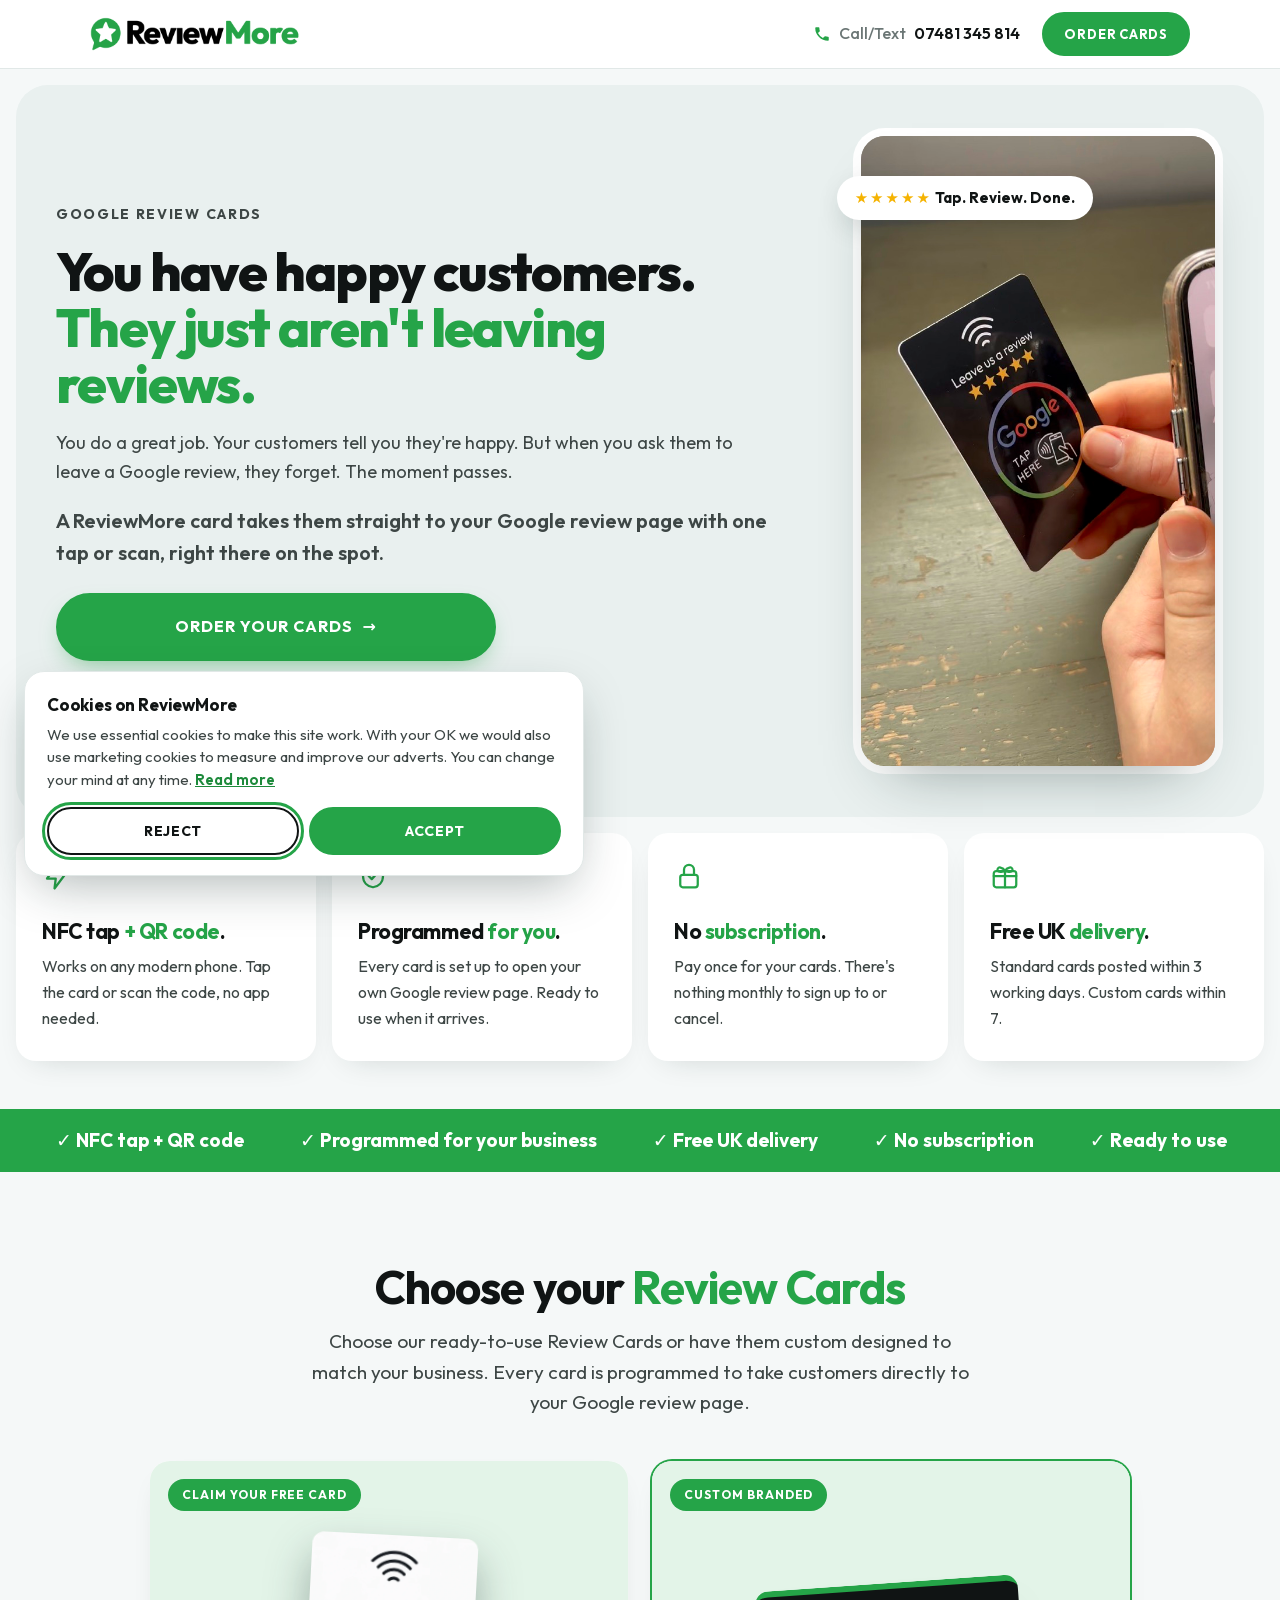
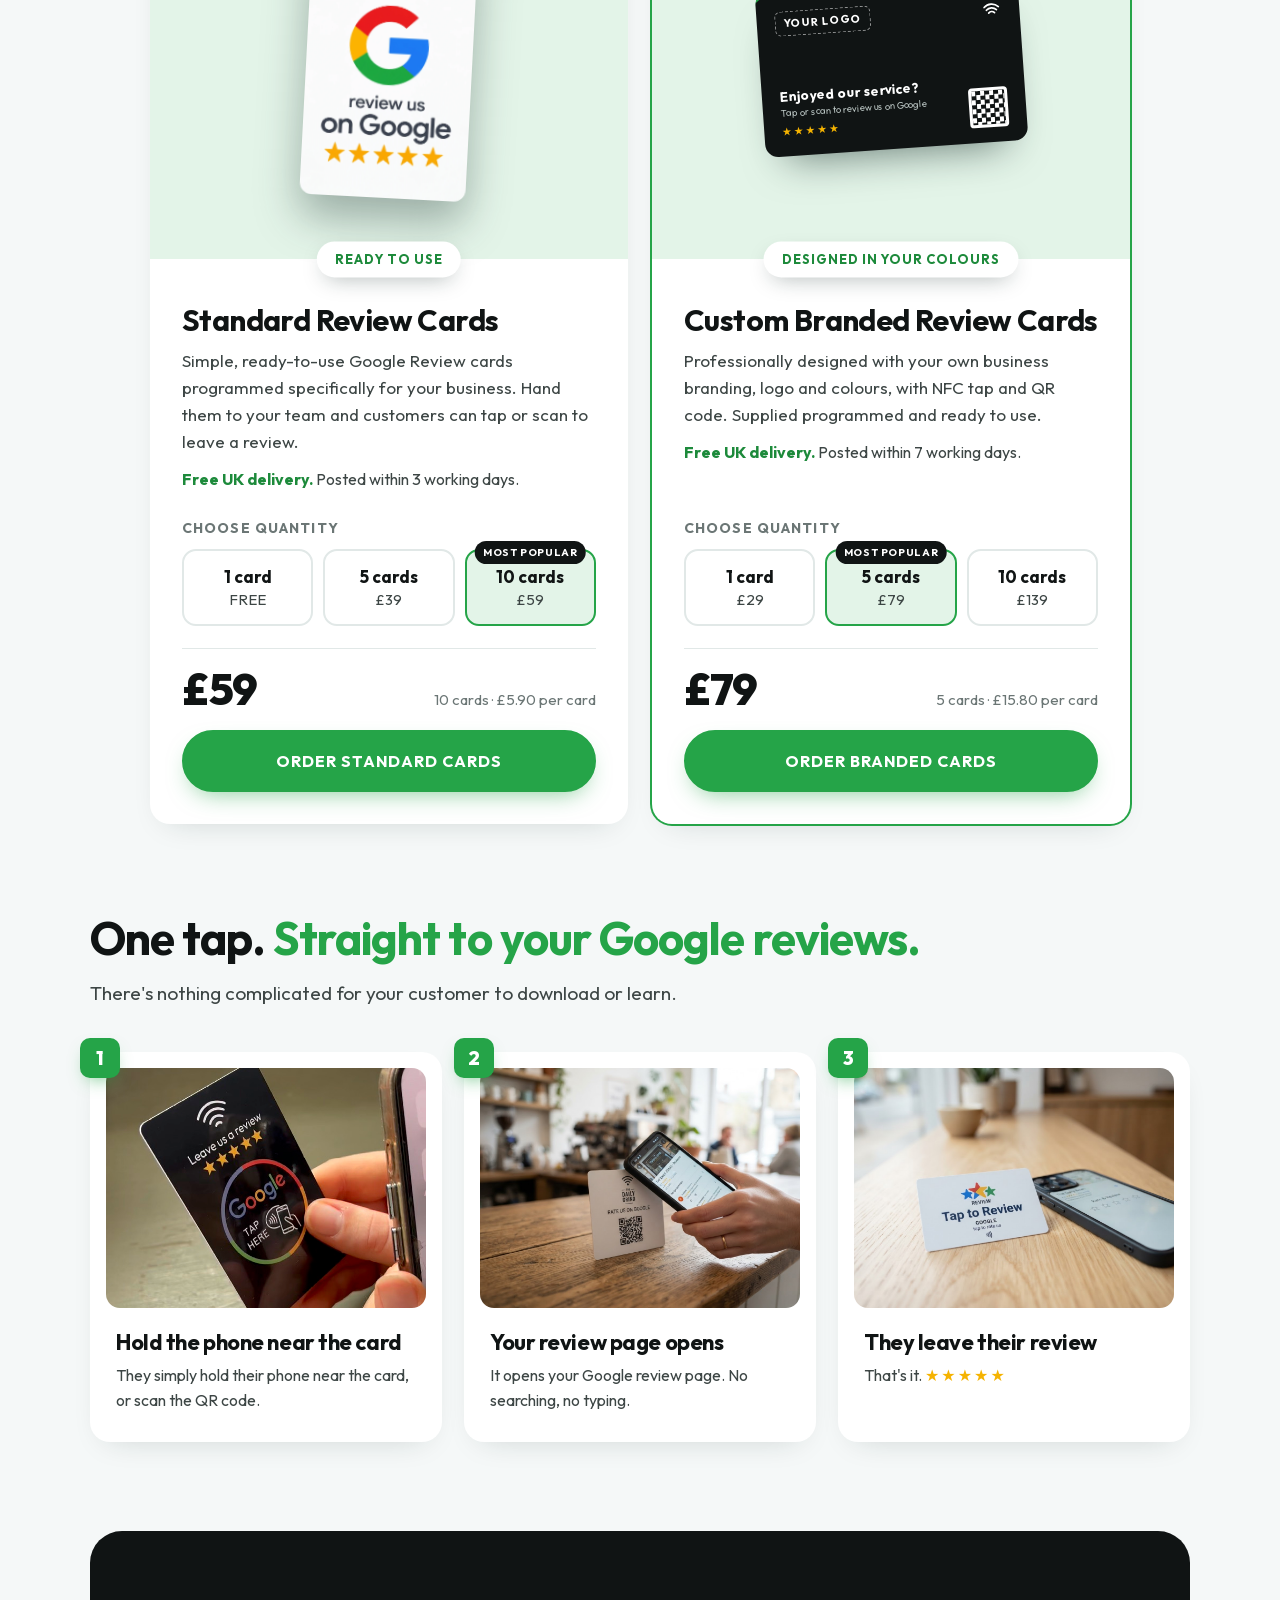
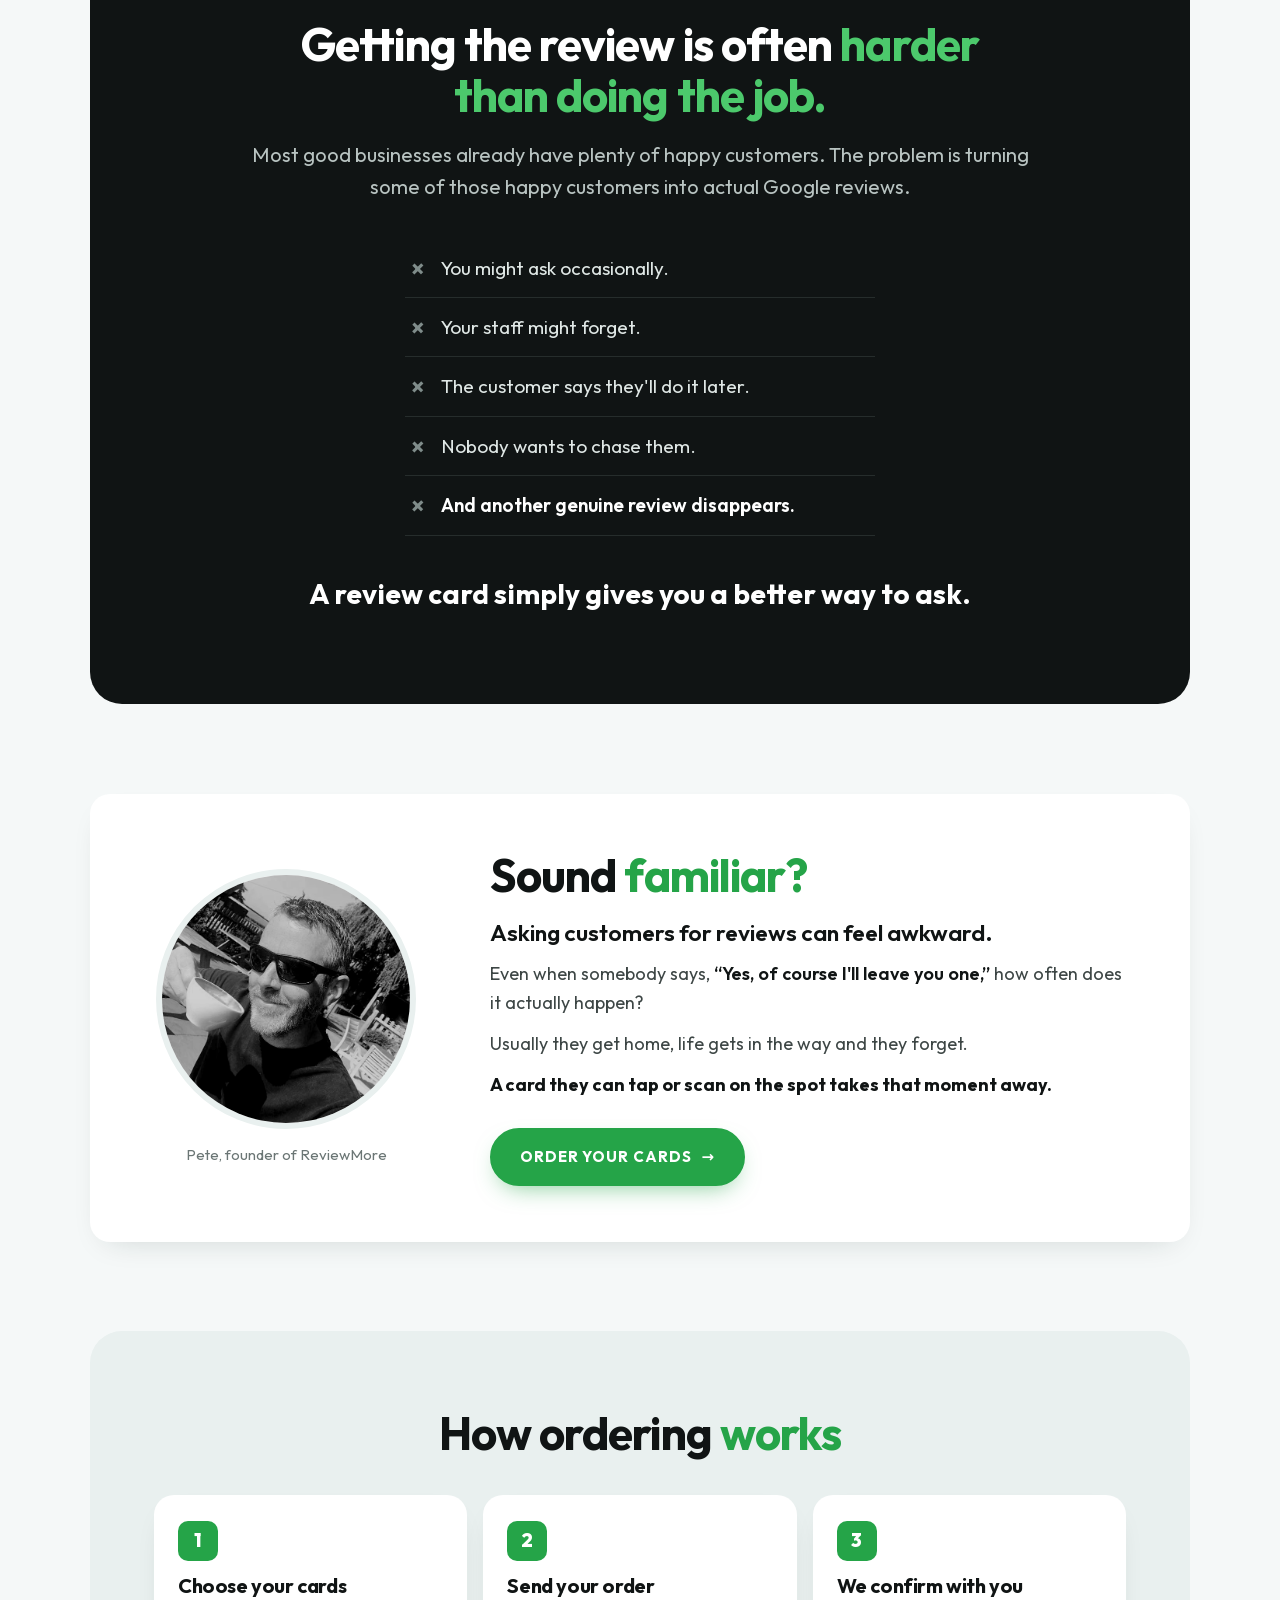
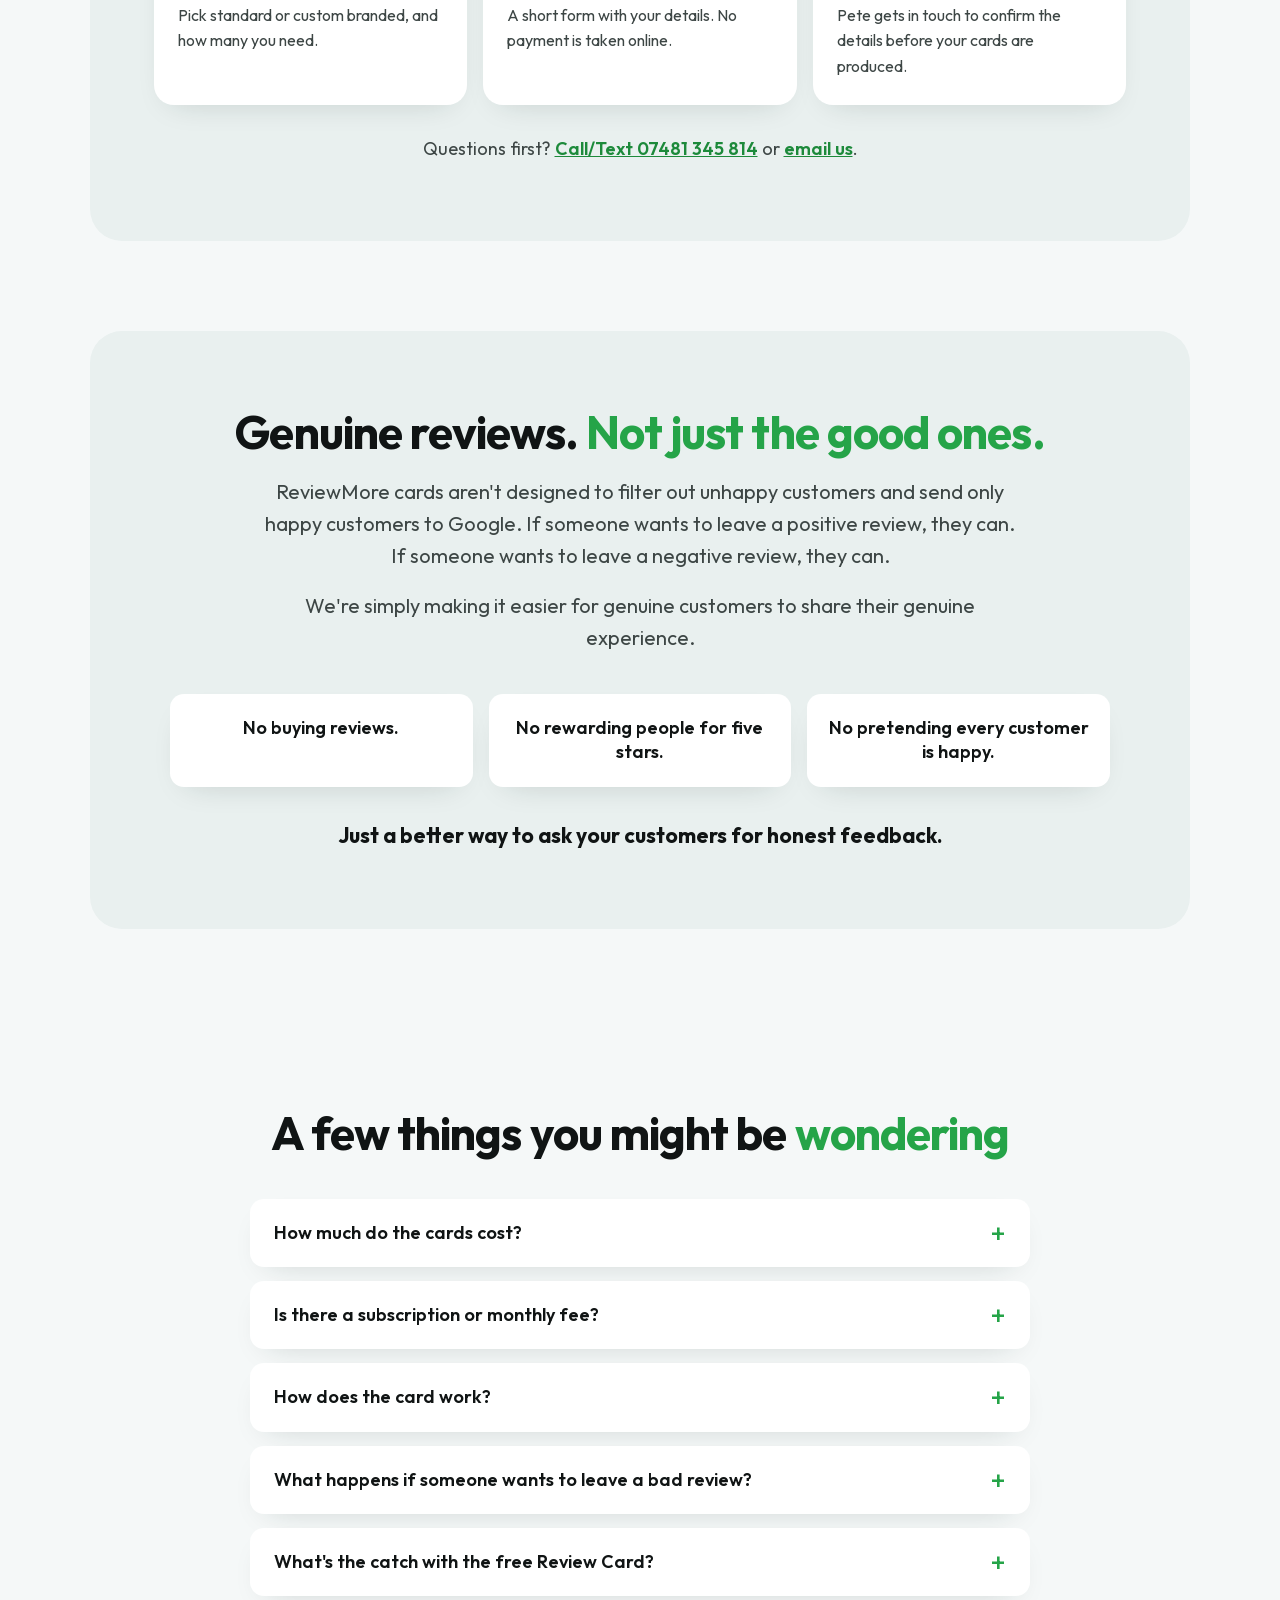
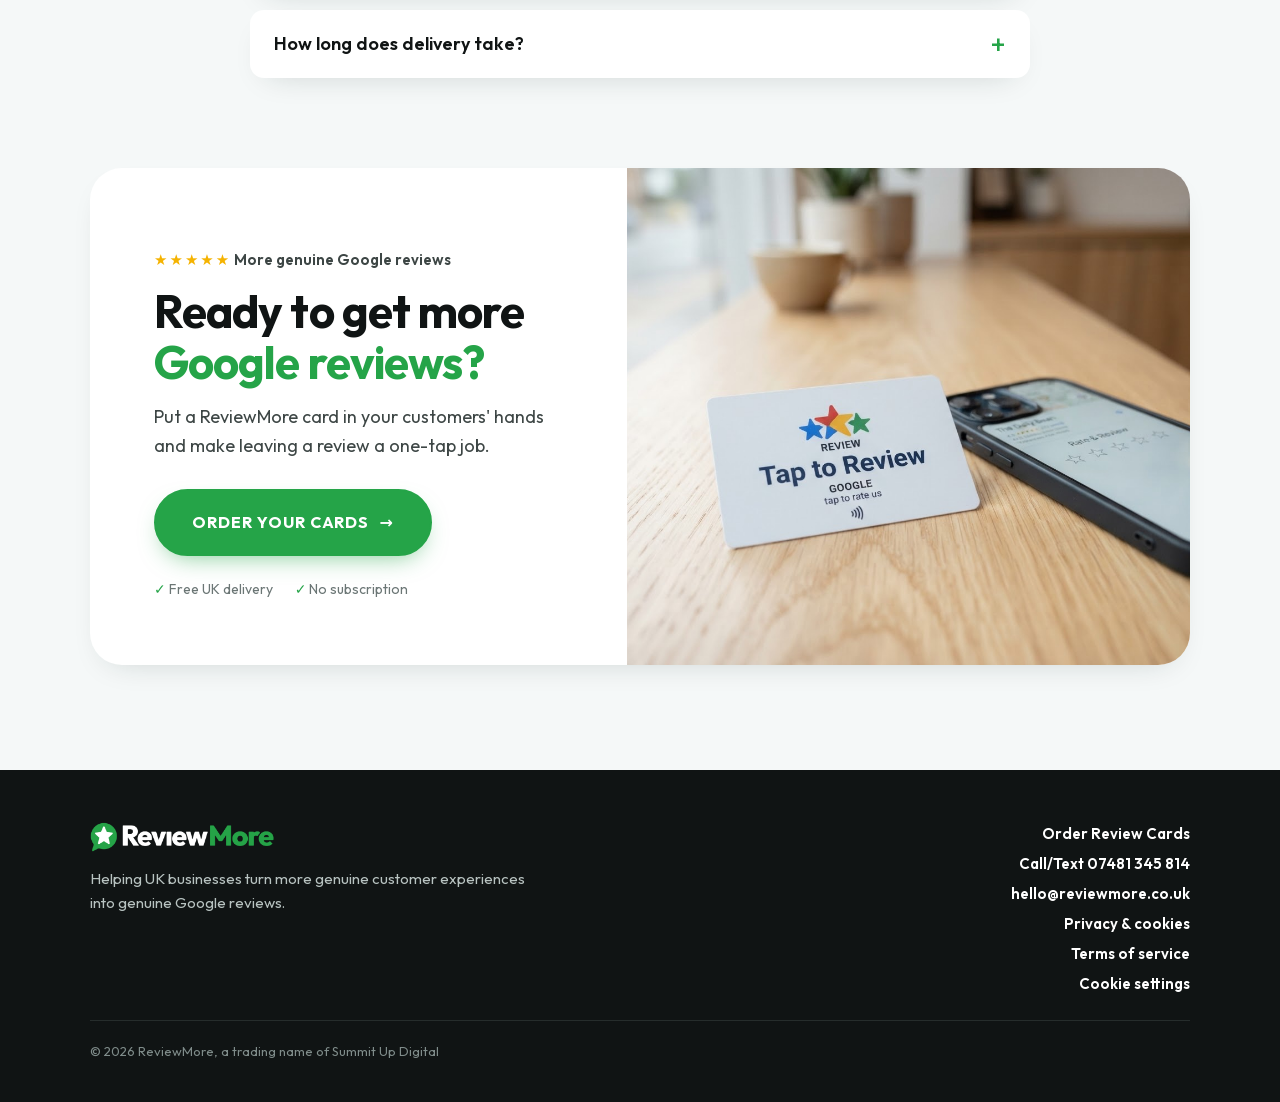
==== commit 78c6840c: "Add 1 custom branded card for £29 Co-Authored-By: Claude Sonnet 5.5 <noreply@anthropic.com>" ====
--- a/index.html
+++ b/index.html
@@ -274,7 +274,7 @@
         <details>
           <summary>How much do the cards cost?</summary>
           <div>
-            <p>Standard cards start with one free card per business, then 5 for £39 or 10 for £59. Custom branded cards are 5 for £79 or 10 for £139. UK delivery is free.</p>
+            <p>Standard cards start with one free card per business, then 5 for £39 or 10 for £59. Custom branded cards are 1 for £29, 5 for £79 or 10 for £139. UK delivery is free.</p>
           </div>
         </details>
         <details>
@@ -374,7 +374,28 @@
     </div>
     <p class="order-note">No payment is taken now. Pete will be in touch to confirm the details before your cards are produced.</p>
     <p class="order-note order-note-logo" data-logo-note hidden>No need to send your logo now. We'll ask for your logo and colours when we confirm your order.</p>
-    <div class="order-form" data-order-form></div>
+    <form class="order-form" name="card-order" method="POST" action="/order-thanks/" data-netlify="true" netlify-honeypot="bot-field" data-order-form>
+      <input type="hidden" name="form-name" value="card-order">
+      <p class="hp" aria-hidden="true"><label>Leave this empty <input name="bot-field" tabindex="-1" autocomplete="off"></label></p>
+      <input type="hidden" name="card_type" data-field="card_type">
+      <input type="hidden" name="card_quantity" data-field="card_quantity">
+      <input type="hidden" name="order_value" data-field="order_value">
+
+      <label class="field"><span>First name *</span>
+        <input type="text" name="first_name" placeholder="First name" autocomplete="given-name" required></label>
+      <label class="field"><span>Business name *</span>
+        <input type="text" name="business_name" placeholder="Enter your business" autocomplete="organization" required></label>
+      <label class="field"><span>Your mobile *</span>
+        <input type="tel" name="mobile" placeholder="07123 456789" autocomplete="tel" required></label>
+      <label class="field"><span>Email *</span>
+        <input type="email" name="email" placeholder="your@email.com" autocomplete="email" required></label>
+      <label class="check">
+        <input type="checkbox" name="sms_consent" value="yes">
+        <span>I agree to receive non-marketing text messages from ReviewMore about my card order. Message frequency varies. Message and data rates may apply. Reply HELP for assistance or STOP to opt out.</span>
+      </label>
+      <button type="submit" class="btn btn-big btn-block">Place order</button>
+      <p class="order-privacy">We only use your details to process your order. See our <a href="/privacy/">Privacy &amp; cookies</a> policy.</p>
+    </form>
   </div>
 </dialog>
 
--- a/css/review-cards.css
+++ b/css/review-cards.css
@@ -203,3 +203,18 @@
 /* Delivery line under each product description */
 .product-delivery { margin: 12px 0 24px; font-size: 16px; color: var(--ink-2); }
 .product-delivery strong { color: var(--green-dark); }
+
+/* Order form (Netlify) */
+.order-form { display: flex; flex-direction: column; gap: 18px; margin-top: 18px; }
+.order-form .field { display: flex; flex-direction: column; gap: 8px; }
+.order-form .field span { font-weight: 600; font-size: 17px; color: var(--ink); }
+.order-form input[type="text"], .order-form input[type="tel"], .order-form input[type="email"] {
+  width: 100%; font: inherit; font-size: 17px; color: var(--ink); background: var(--white);
+  border: 1px solid #cfd8d6; border-radius: 10px; padding: 16px 16px;
+}
+.order-form input:focus { outline: 2px solid var(--green); outline-offset: 1px; border-color: var(--green); }
+.order-form .check { display: flex; gap: 14px; align-items: flex-start; font-size: 15px; line-height: 1.4; color: var(--ink-2); }
+.order-form .check input { flex: none; width: 22px; height: 22px; margin-top: 2px; accent-color: var(--green); }
+.order-privacy { font-size: 14px; color: var(--muted); text-align: center; }
+.order-privacy a { color: inherit; text-decoration: underline; }
+.hp { position: absolute; left: -9999px; width: 1px; height: 1px; overflow: hidden; }
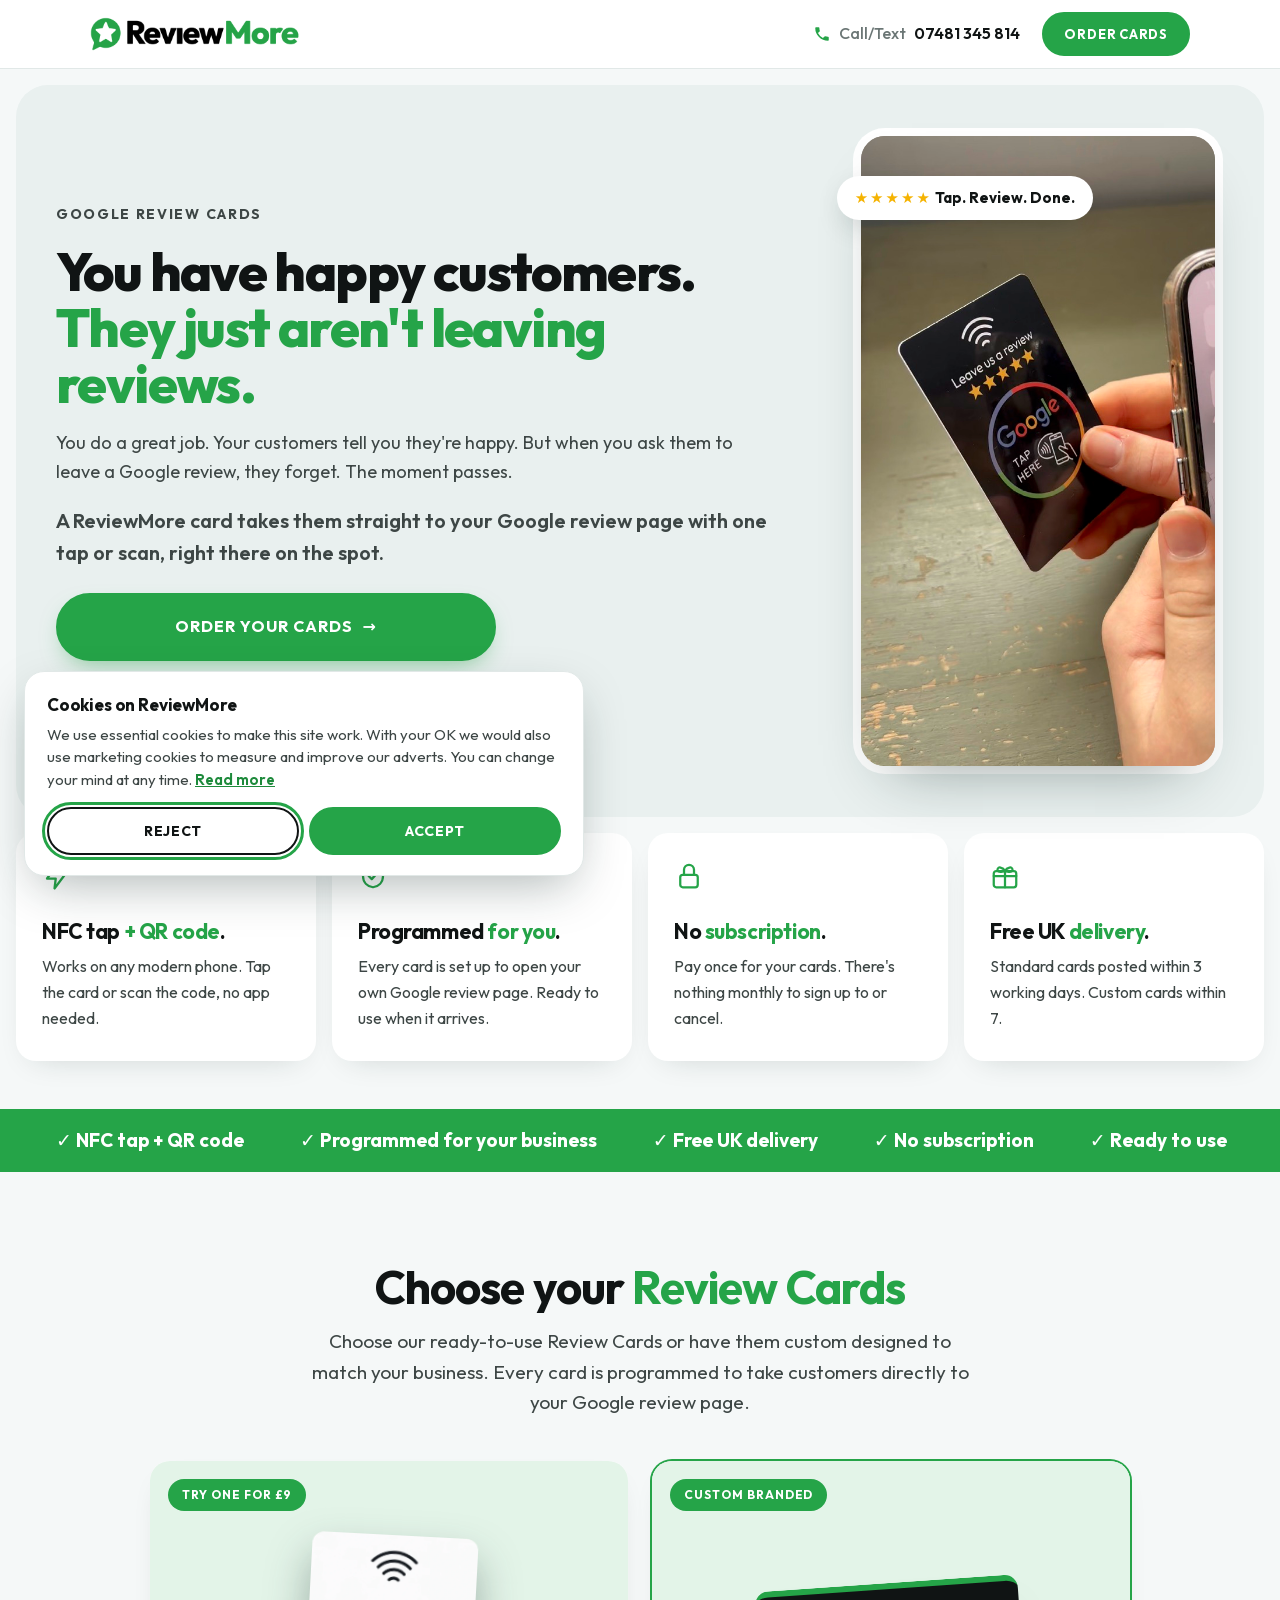
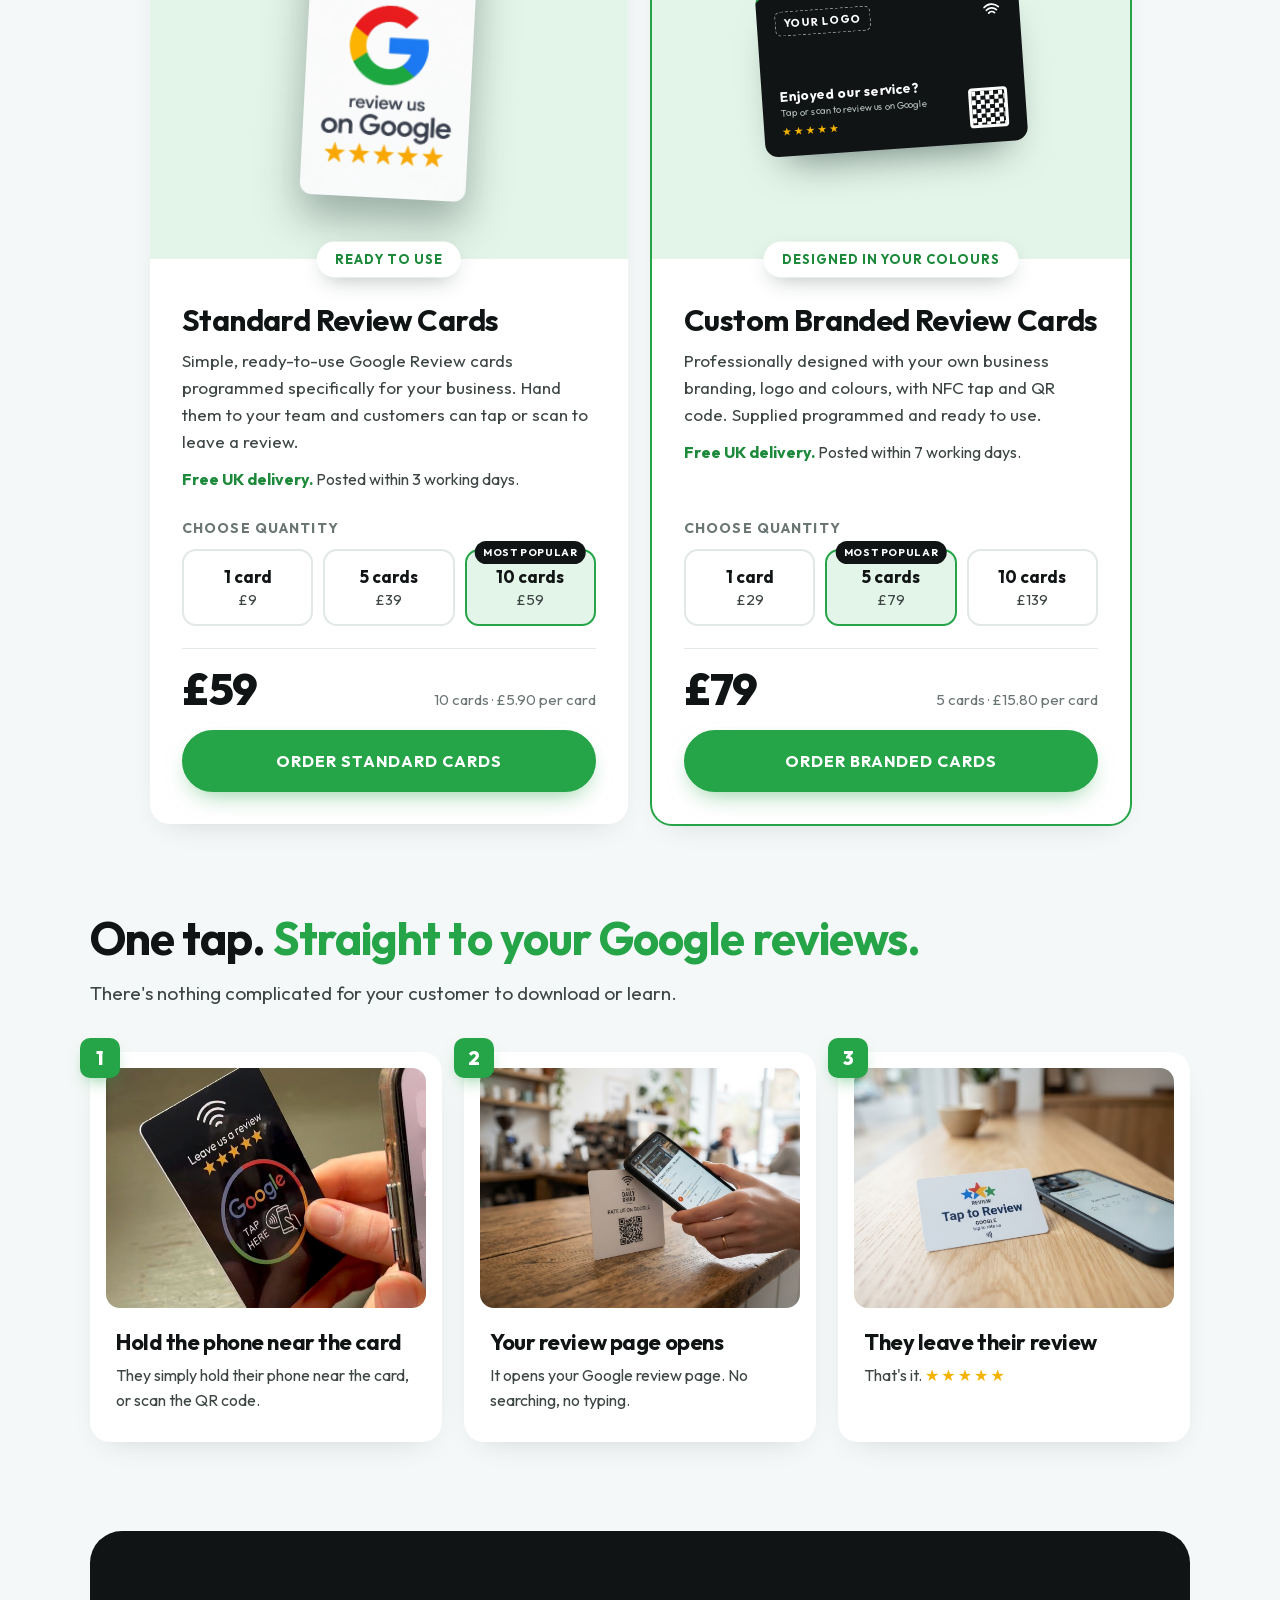
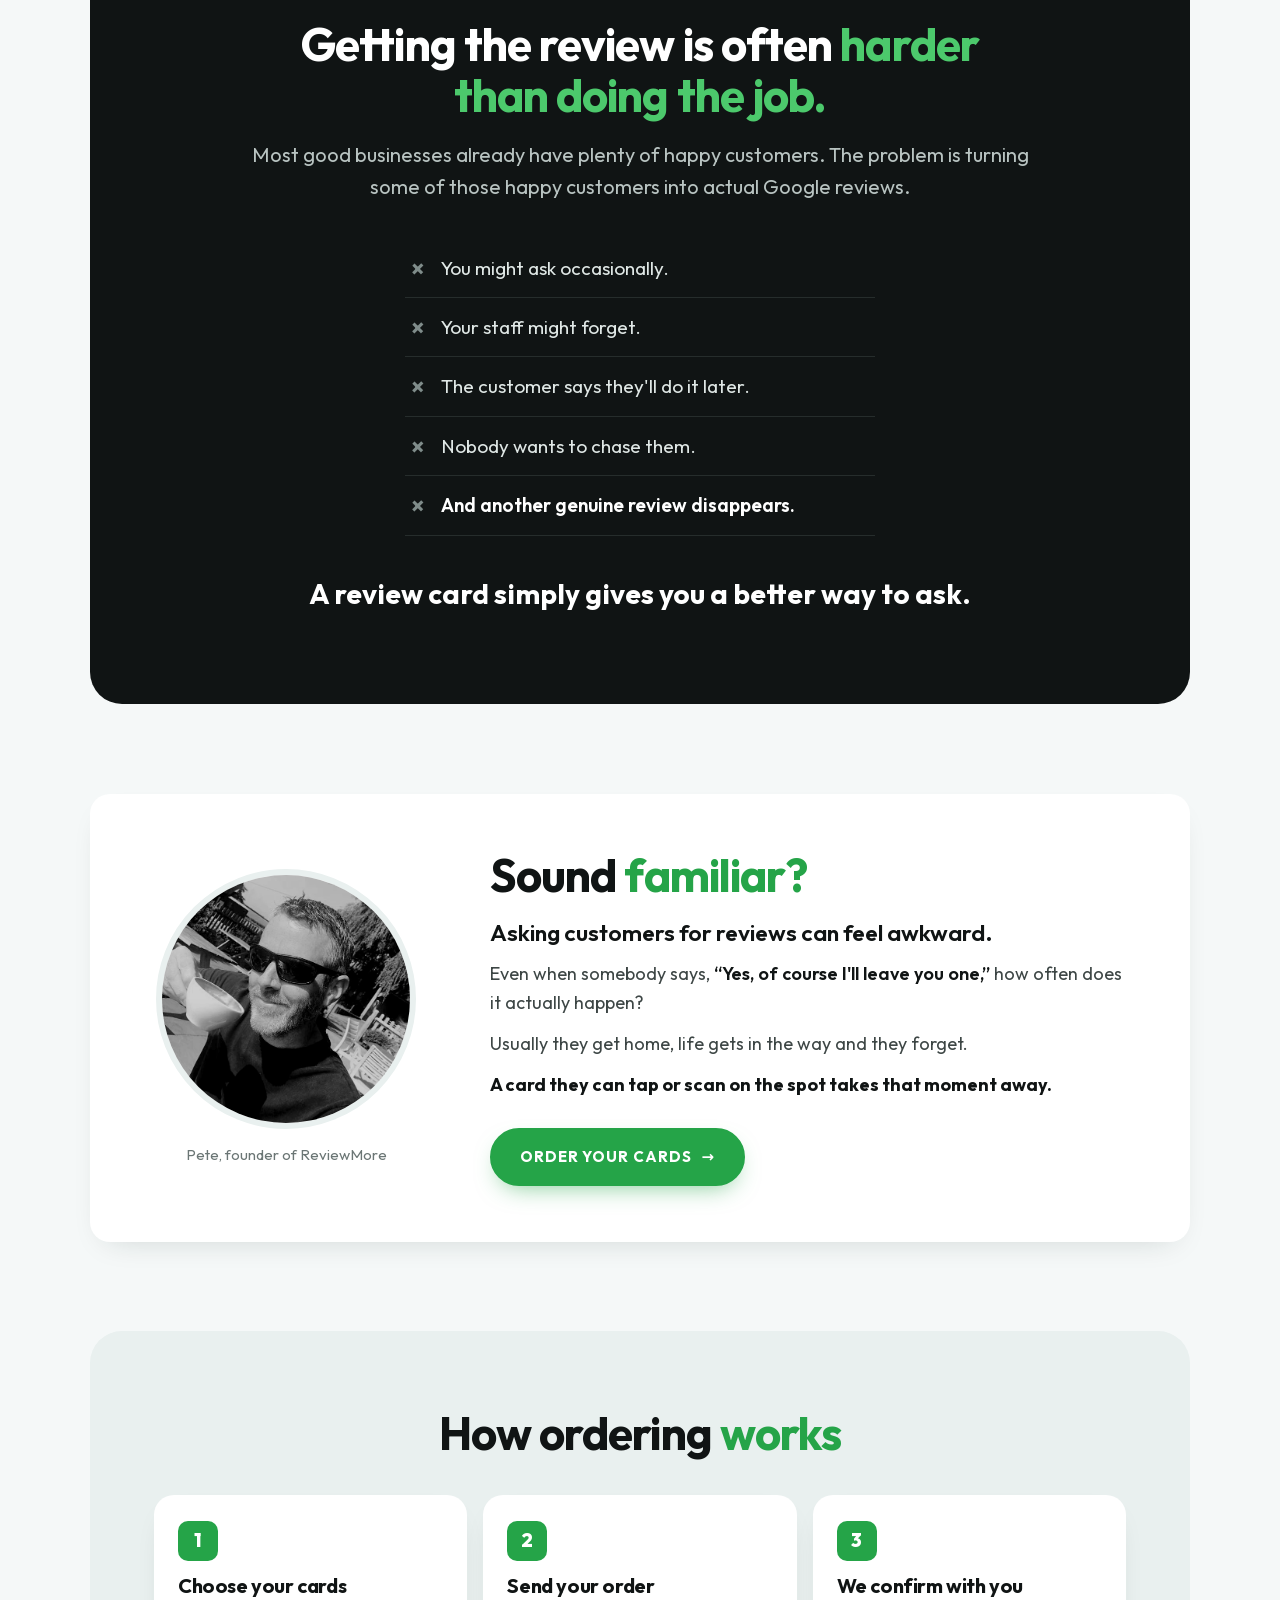
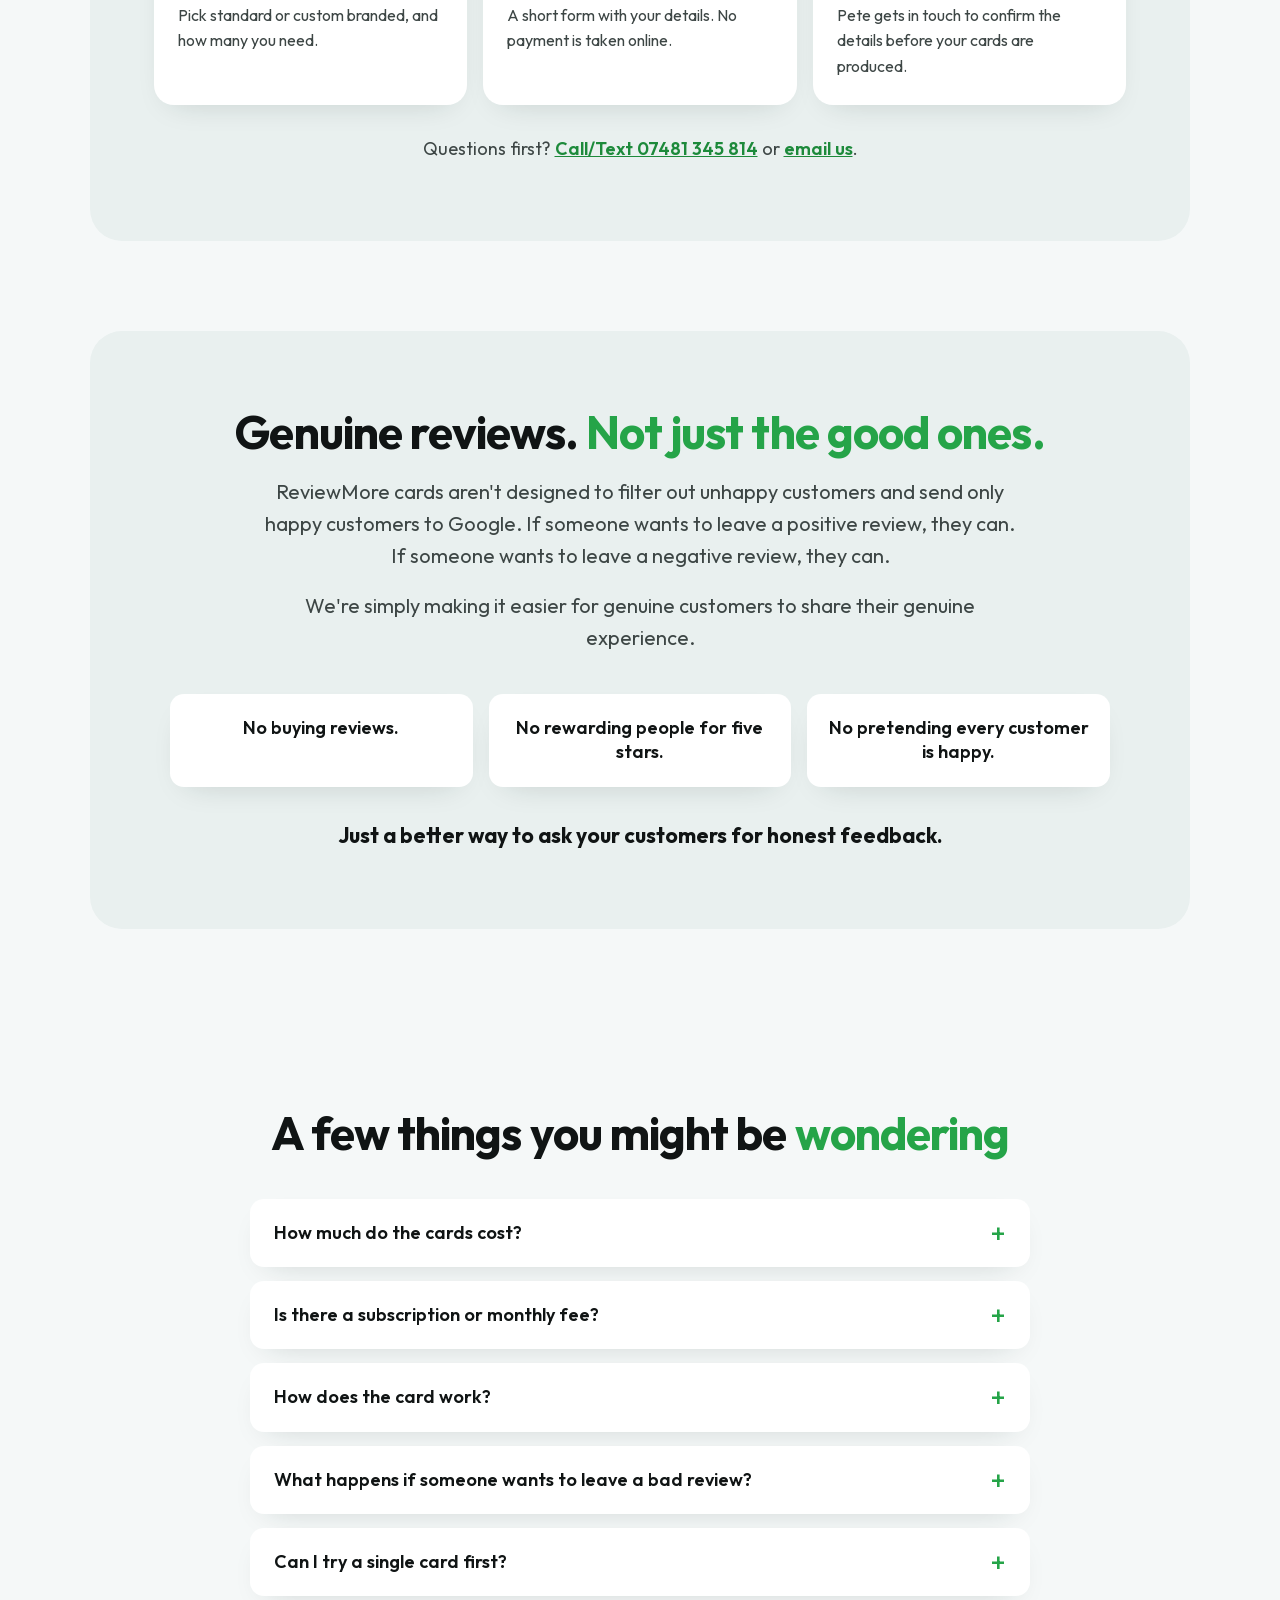
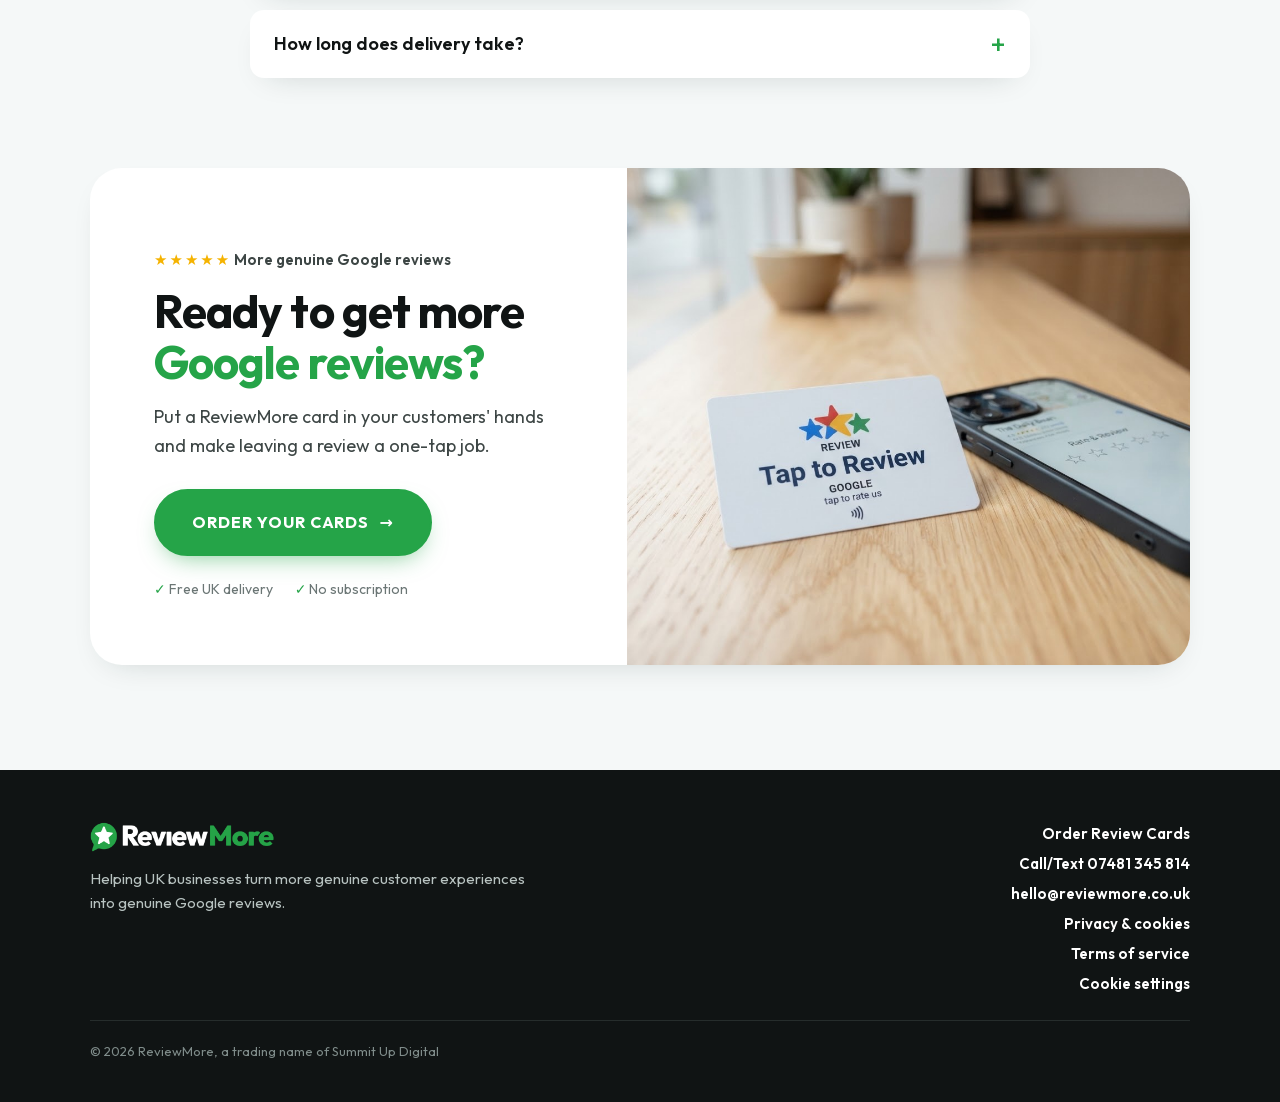
==== commit 2526971b: "Standard 1-card option now £9 (was free); redirects for old URLs; terms/privacy updated Co-Authored-" ====
--- a/index.html
+++ b/index.html
@@ -45,7 +45,7 @@
           <div class="hero-actions">
             <a href="#cards" class="btn btn-big">Order your cards <span aria-hidden="true">→</span></a>
           </div>
-          <p class="micro">Free UK delivery. Your first standard card is free.</p>
+          <p class="micro">Free UK delivery. Try a standard card for just £9.</p>
         </div>
 
         <div class="hero-media">
@@ -103,7 +103,7 @@
     <div class="wrap products">
 
       <article class="product card" data-product="standard">
-        <span class="pill-badge product-badge">Claim your free card</span>
+        <span class="pill-badge product-badge">Try one for £9</span>
         <div class="product-media product-media-mock product-media-standard">
           <img class="standard-card-img" src="/Images/standard-card.webp" width="692" height="1097" alt="A white ReviewMore 'Review us on Google' NFC card with a tap symbol and five gold stars">
           <p class="mock-caption">Ready to use</p>
@@ -274,7 +274,7 @@
         <details>
           <summary>How much do the cards cost?</summary>
           <div>
-            <p>Standard cards start with one free card per business, then 5 for £39 or 10 for £59. Custom branded cards are 1 for £29, 5 for £79 or 10 for £139. UK delivery is free.</p>
+            <p>Standard cards are 1 for £9, 5 for £39 or 10 for £59. Custom branded cards are 1 for £29, 5 for £79 or 10 for £139. UK delivery is free.</p>
           </div>
         </details>
         <details>
@@ -297,9 +297,9 @@
           </div>
         </details>
         <details>
-          <summary>What's the catch with the free Review Card?</summary>
-          <div>
-            <p>There isn't one. It's an easy way for you to try the idea in your own business. We send one standard Google Review Card, programmed for your business, free of charge to UK businesses.</p>
+          <summary>Can I try a single card first?</summary>
+          <div>
+            <p>Yes. You can order one standard Google Review Card for £9, programmed for your business and posted with free UK delivery. It's an easy way to try the idea in your own business before ordering more.</p>
           </div>
         </details>
         <details>
--- a/css/review-cards.css
+++ b/css/review-cards.css
@@ -218,3 +218,27 @@
 .order-privacy { font-size: 14px; color: var(--muted); text-align: center; }
 .order-privacy a { color: inherit; text-decoration: underline; }
 .hp { position: absolute; left: -9999px; width: 1px; height: 1px; overflow: hidden; }
+
+/* Example custom cards (landing page) */
+.card-examples { list-style: none; margin: 0; padding: 0; display: grid; grid-template-columns: repeat(3, 1fr); gap: 20px; }
+.card-examples img { width: 100%; height: auto; display: block; border-radius: var(--radius-lg); box-shadow: var(--shadow); }
+@media (max-width: 800px) { .card-examples { grid-template-columns: 1fr; max-width: 520px; margin: 0 auto; } }
+
+/* Landing page spacing: more room above the examples, less before the order heading */
+#examples { padding-top: var(--section); padding-bottom: 0; }
+#order { padding-top: clamp(24px, 3vw, 40px); }
+
+/* Landing page: tighter hero, landscape order card */
+@media (min-width: 901px) {
+  .page-landing .hero-grid { max-width: 1240px; padding-left: clamp(24px, 5vw, 72px); padding-right: clamp(24px, 5vw, 72px); grid-template-columns: 1.9fr 1fr; }
+  .page-landing .hero h1 { font-size: clamp(40px, 3.9vw, 54px); }
+}
+.products-single { grid-template-columns: minmax(0, 1060px); justify-content: center; }
+.products-single .product { flex-direction: row; align-items: stretch; }
+.products-single .product-media { flex: 0 0 52%; aspect-ratio: auto; min-height: 100%; background: radial-gradient(circle at 30% 20%, #f3f8f7, #dfe9e7); }
+.products-single .product-media-photo img { object-fit: contain; object-position: center; }
+.products-single .product-body { flex: 1; justify-content: center; }
+@media (max-width: 800px) {
+  .products-single .product { flex-direction: column; }
+  .products-single .product-media { flex: none; aspect-ratio: 3 / 2; min-height: 0; }
+}
